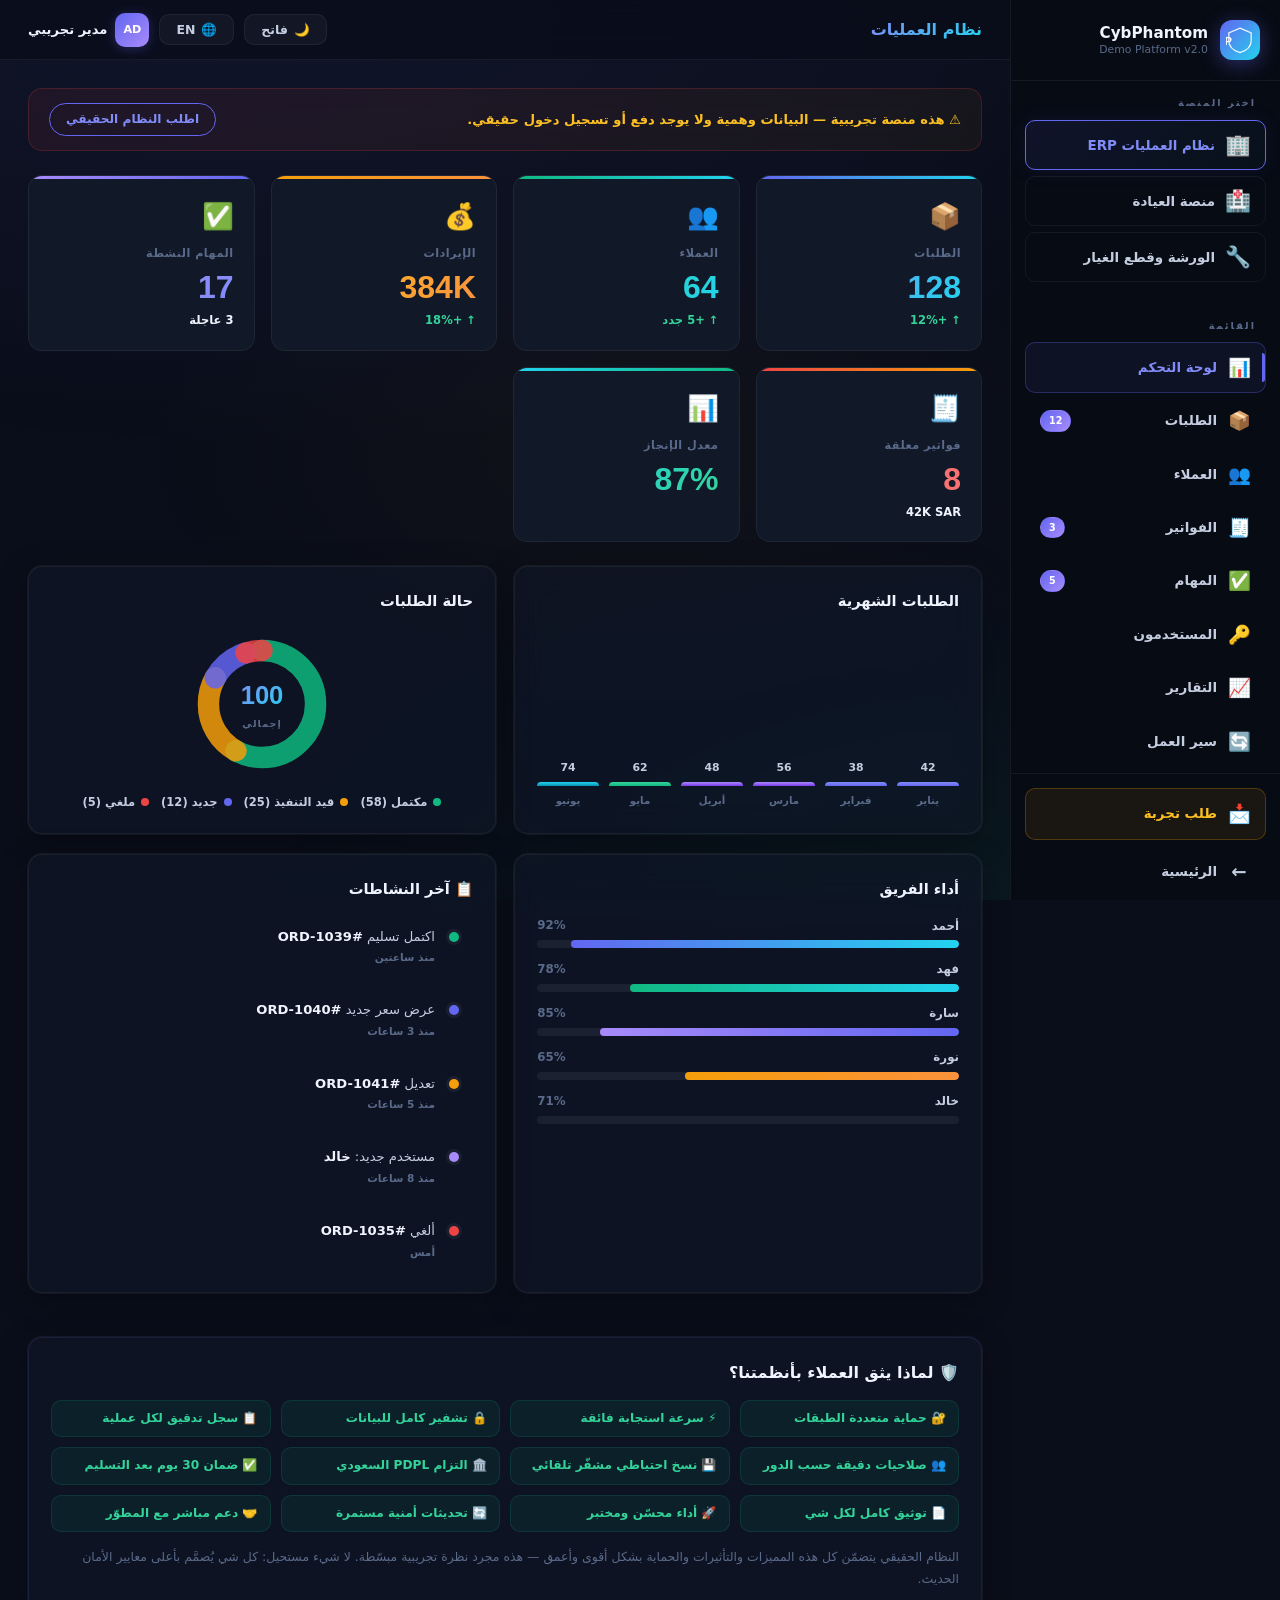
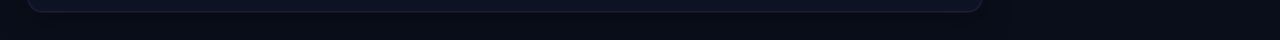
==== demo.html @ c2caeda2 "شعار CP Shield جديد + ضمان 30 يوم + مميزات الثقة بالديمو - favicon.svg: شعار درع CP جديد بتدرج بنفسج" ====
<!DOCTYPE html>
<html lang="ar" dir="rtl">
<head>
<meta charset="UTF-8">
<meta name="viewport" content="width=device-width, initial-scale=1.0">
<title>CybPhantom Demo Platform</title>
<meta name="robots" content="noindex, nofollow">
<meta name="theme-color" content="#0a0e1a">
<meta http-equiv="Content-Security-Policy" content="default-src 'self'; script-src 'self' 'unsafe-inline'; style-src 'self' 'unsafe-inline' https://fonts.googleapis.com; font-src https://fonts.gstatic.com; img-src 'self' data:; connect-src 'none'; object-src 'none'; base-uri 'self'; form-action 'none'; upgrade-insecure-requests">
<link rel="icon" href="favicon.svg" type="image/svg+xml">
<link href="https://fonts.googleapis.com/css2?family=Inter:wght@400;500;600;700;800;900&family=Tajawal:wght@400;500;700;800;900&display=swap" rel="stylesheet">
<style>
*,*::before,*::after{margin:0;padding:0;box-sizing:border-box}
:root{
  --bg:#0a0e1a;--bg2:#111827;--bg3:#1f2937;
  --sidebar:#070b14;--sidebar-w:270px;
  --card:#111827;--card2:#1a2236;
  --border:rgba(255,255,255,.06);--border2:rgba(255,255,255,.1);
  --text:#f0f4ff;--text2:#c5cee0;--muted:#5a6a8a;
  --accent:#6366f1;--accent2:#818cf8;--accent-bg:rgba(99,102,241,.1);
  --green:#10b981;--green2:#34d399;--green-bg:rgba(16,185,129,.08);
  --gold:#f59e0b;--gold2:#fbbf24;--gold-bg:rgba(245,158,11,.08);
  --red:#ef4444;--red2:#f87171;--red-bg:rgba(239,68,68,.08);
  --purple:#a78bfa;--purple-bg:rgba(167,139,250,.08);
  --cyan:#22d3ee;--cyan-bg:rgba(34,211,238,.08);
  --radius:14px;--radius-sm:10px;
  --header-h:60px;
  --glow:0 0 40px rgba(99,102,241,.15);
  --card-glow:0 8px 32px rgba(0,0,0,.3),0 0 0 1px var(--border);
}
html{scroll-behavior:smooth}
body{background:var(--bg);color:var(--text);font-family:'Tajawal','Inter',system-ui,sans-serif;line-height:1.6;overflow-x:hidden;min-height:100vh}

/* ═══ ANIMATED BG ═══ */
body::before{content:'';position:fixed;inset:0;z-index:0;pointer-events:none;
  background:radial-gradient(ellipse 80% 50% at 20% 0%,rgba(99,102,241,.08),transparent),
    radial-gradient(ellipse 60% 40% at 80% 100%,rgba(16,185,129,.06),transparent),
    radial-gradient(ellipse 40% 30% at 50% 50%,rgba(245,158,11,.03),transparent)}

/* ═══ LAYOUT ═══ */
.app{display:flex;min-height:100vh;position:relative;z-index:1}
.sidebar{position:fixed;inset-block:0;inset-inline-start:0;width:var(--sidebar-w);
  background:linear-gradient(180deg,var(--sidebar),rgba(7,11,20,.98));
  border-inline-end:1px solid var(--border);z-index:50;display:flex;flex-direction:column;
  transition:transform .35s cubic-bezier(.4,0,.2,1);overflow-y:auto;overflow-x:hidden;
  backdrop-filter:blur(20px)}
.sidebar::-webkit-scrollbar{width:3px}
.sidebar::-webkit-scrollbar-thumb{background:var(--accent);border-radius:2px}
.main{margin-inline-start:var(--sidebar-w);flex:1;min-width:0;display:flex;flex-direction:column}
.header{height:var(--header-h);background:rgba(10,14,26,.85);backdrop-filter:blur(20px);
  border-bottom:1px solid var(--border);display:flex;align-items:center;justify-content:space-between;
  padding:0 28px;position:sticky;top:0;z-index:40}
.content{flex:1;padding:28px;overflow-y:auto}

/* ═══ SIDEBAR ═══ */
.sb-logo{padding:20px;border-bottom:1px solid var(--border);display:flex;align-items:center;gap:12px}
.sb-logo-icon{width:40px;height:40px;border-radius:12px;
  background:linear-gradient(135deg,var(--accent),var(--cyan));
  display:flex;align-items:center;justify-content:center;font-size:1rem;font-weight:900;color:#fff;flex-shrink:0;
  box-shadow:0 4px 20px rgba(99,102,241,.4);animation:logoPulse 3s ease-in-out infinite}
@keyframes logoPulse{0%,100%{box-shadow:0 4px 20px rgba(99,102,241,.4)}50%{box-shadow:0 4px 30px rgba(99,102,241,.6)}}
.sb-logo-text{font-size:.95rem;font-weight:800;color:var(--text);line-height:1.2}
.sb-logo-text small{display:block;font-size:.68rem;font-weight:500;color:var(--muted)}

.sb-section{padding:16px 14px 6px}
.sb-section-title{font-size:.6rem;font-weight:800;text-transform:uppercase;letter-spacing:2px;color:var(--muted);padding:0 10px;margin-bottom:8px}
.sb-nav{list-style:none;display:flex;flex-direction:column;gap:2px}
.sb-item{display:flex;align-items:center;gap:10px;padding:10px 14px;border-radius:var(--radius-sm);
  cursor:pointer;font-size:.84rem;font-weight:600;color:var(--text2);transition:all .25s ease;
  border:1px solid transparent;user-select:none;position:relative;overflow:hidden}
.sb-item::before{content:'';position:absolute;inset:0;opacity:0;transition:opacity .25s;
  background:linear-gradient(90deg,rgba(99,102,241,.12),transparent)}
.sb-item:hover::before{opacity:1}
.sb-item:hover{color:var(--text);border-color:rgba(99,102,241,.15)}
.sb-item.active{color:var(--accent2);border-color:rgba(99,102,241,.3);background:rgba(99,102,241,.08)}
.sb-item.active::after{content:'';position:absolute;inset-inline-start:0;top:20%;bottom:20%;width:3px;
  background:var(--accent);border-radius:0 3px 3px 0}
.sb-item .icon{font-size:1.15rem;width:24px;text-align:center;flex-shrink:0}
.sb-item .badge{margin-inline-start:auto;background:linear-gradient(135deg,var(--accent),var(--purple));color:#fff;
  font-size:.6rem;font-weight:800;padding:2px 8px;border-radius:100px;min-width:22px;text-align:center}

.sb-platform{padding:14px}
.sb-platform-title{font-size:.6rem;font-weight:800;text-transform:uppercase;letter-spacing:2px;color:var(--muted);padding:0 10px;margin-bottom:10px}
.sb-plat-btn{display:flex;align-items:center;gap:10px;width:100%;padding:12px 14px;border-radius:var(--radius-sm);
  cursor:pointer;font-size:.84rem;font-weight:700;color:var(--text2);transition:all .25s;
  border:1px solid var(--border);background:transparent;font-family:inherit;text-align:inherit;margin-bottom:6px;
  position:relative;overflow:hidden}
.sb-plat-btn::before{content:'';position:absolute;inset:0;opacity:0;transition:opacity .3s;
  background:linear-gradient(135deg,rgba(99,102,241,.1),rgba(34,211,238,.05))}
.sb-plat-btn:hover::before{opacity:1}
.sb-plat-btn:hover{border-color:var(--accent);color:var(--text)}
.sb-plat-btn.active{border-color:var(--accent);color:var(--accent2);
  background:linear-gradient(135deg,rgba(99,102,241,.1),rgba(34,211,238,.03));
  box-shadow:0 0 20px rgba(99,102,241,.1)}
.sb-plat-btn .plat-icon{font-size:1.3rem}
.sb-bottom{margin-top:auto;padding:14px;border-top:1px solid var(--border)}

/* ═══ HEADER ═══ */
.header-start{display:flex;align-items:center;gap:14px}
.menu-toggle{display:none;background:rgba(99,102,241,.1);border:1px solid rgba(99,102,241,.3);color:var(--accent2);
  width:38px;height:38px;border-radius:var(--radius-sm);cursor:pointer;font-size:1.1rem}
.header-title{font-size:1rem;font-weight:800;background:linear-gradient(135deg,var(--accent2),var(--cyan));
  -webkit-background-clip:text;-webkit-text-fill-color:transparent}
.header-end{display:flex;align-items:center;gap:10px}
.header-btn{background:rgba(255,255,255,.04);border:1px solid var(--border);color:var(--text2);
  padding:7px 16px;border-radius:var(--radius-sm);cursor:pointer;font-family:inherit;
  font-size:.78rem;font-weight:700;transition:all .25s;display:flex;align-items:center;gap:6px}
.header-btn:hover{border-color:var(--accent);color:var(--accent2);background:var(--accent-bg)}
.header-user{display:flex;align-items:center;gap:8px;font-size:.82rem;font-weight:600}
.header-avatar{width:34px;height:34px;border-radius:10px;
  background:linear-gradient(135deg,var(--accent),var(--purple));
  display:flex;align-items:center;justify-content:center;font-size:.7rem;font-weight:800;color:#fff;
  box-shadow:0 2px 12px rgba(99,102,241,.3)}

/* ═══ DEMO BANNER ═══ */
.demo-banner{background:linear-gradient(135deg,rgba(239,68,68,.08),rgba(245,158,11,.05));
  border:1px solid rgba(239,68,68,.2);border-radius:var(--radius);padding:14px 20px;
  font-size:.82rem;font-weight:600;color:var(--gold2);margin-bottom:24px;
  display:flex;align-items:center;gap:10px;flex-wrap:wrap;
  backdrop-filter:blur(10px)}
.demo-banner a{color:var(--accent2);text-decoration:none;font-weight:700;margin-inline-start:auto;
  padding:6px 16px;border:1px solid var(--accent);border-radius:100px;font-size:.76rem;transition:all .25s}
.demo-banner a:hover{background:var(--accent);color:#fff}

/* ═══ STAT CARDS ═══ */
.stats-grid{display:grid;grid-template-columns:repeat(auto-fill,minmax(200px,1fr));gap:16px;margin-bottom:24px}
.stat-card{background:var(--card);border:1px solid var(--border);border-radius:var(--radius);padding:20px;
  transition:all .3s ease;position:relative;overflow:hidden;cursor:default;
  backdrop-filter:blur(10px)}
.stat-card::before{content:'';position:absolute;top:0;inset-inline:0;height:3px;transition:height .3s}
.stat-card:hover{transform:translateY(-4px);box-shadow:var(--glow);border-color:var(--border2)}
.stat-card:hover::before{height:4px}
.stat-card.blue::before{background:linear-gradient(90deg,var(--accent),var(--cyan))}
.stat-card.green::before{background:linear-gradient(90deg,var(--green),var(--cyan))}
.stat-card.gold::before{background:linear-gradient(90deg,var(--gold),#fb923c)}
.stat-card.purple::before{background:linear-gradient(90deg,var(--purple),var(--accent))}
.stat-card.red::before{background:linear-gradient(90deg,var(--red),var(--gold))}
.stat-card.cyan::before{background:linear-gradient(90deg,var(--cyan),var(--green))}
.stat-icon{font-size:1.6rem;margin-bottom:8px;display:block}
.stat-label{font-size:.7rem;font-weight:700;color:var(--muted);text-transform:uppercase;letter-spacing:.5px;margin-bottom:8px}
.stat-value{font-size:2rem;font-weight:900;font-family:'Inter',sans-serif;line-height:1}
.stat-card.blue .stat-value{background:linear-gradient(135deg,var(--accent2),var(--cyan));-webkit-background-clip:text;-webkit-text-fill-color:transparent}
.stat-card.green .stat-value{background:linear-gradient(135deg,var(--green2),var(--cyan));-webkit-background-clip:text;-webkit-text-fill-color:transparent}
.stat-card.gold .stat-value{background:linear-gradient(135deg,var(--gold2),#fb923c);-webkit-background-clip:text;-webkit-text-fill-color:transparent}
.stat-card.purple .stat-value{background:linear-gradient(135deg,var(--purple),var(--accent2));-webkit-background-clip:text;-webkit-text-fill-color:transparent}
.stat-card.red .stat-value{color:var(--red2)}
.stat-card.cyan .stat-value{background:linear-gradient(135deg,var(--cyan),var(--green2));-webkit-background-clip:text;-webkit-text-fill-color:transparent}
.stat-change{font-size:.72rem;font-weight:700;margin-top:8px;display:flex;align-items:center;gap:4px}
.stat-change.up{color:var(--green2)}
.stat-change.down{color:var(--red2)}

/* ═══ GLASS CARD ═══ */
.glass{background:rgba(17,24,39,.6);backdrop-filter:blur(16px) saturate(1.4);-webkit-backdrop-filter:blur(16px) saturate(1.4);
  border:1px solid var(--border);border-radius:var(--radius);box-shadow:var(--card-glow)}

/* ═══ TABLE ═══ */
.table-card{border-radius:var(--radius);overflow:hidden;margin-bottom:20px}
.table-header{display:flex;align-items:center;justify-content:space-between;padding:18px 20px;gap:12px;flex-wrap:wrap;border-bottom:1px solid var(--border)}
.table-title{font-size:1rem;font-weight:800;display:flex;align-items:center;gap:8px}
.table-actions{display:flex;gap:8px;flex-wrap:wrap}
.search-box{background:rgba(255,255,255,.04);border:1px solid var(--border);color:var(--text);padding:8px 16px;
  border-radius:100px;font-family:inherit;font-size:.8rem;width:220px;transition:all .25s}
.search-box:focus{outline:none;border-color:var(--accent);box-shadow:0 0 0 3px rgba(99,102,241,.15)}
.btn{display:inline-flex;align-items:center;gap:6px;padding:8px 18px;border-radius:100px;
  font-family:inherit;font-size:.78rem;font-weight:700;cursor:pointer;transition:all .25s;border:1px solid}
.btn-primary{background:linear-gradient(135deg,var(--accent),var(--purple));border-color:transparent;color:#fff;
  box-shadow:0 4px 16px rgba(99,102,241,.3)}
.btn-primary:hover{transform:translateY(-1px);box-shadow:0 6px 24px rgba(99,102,241,.4)}
.btn-outline{background:transparent;border-color:var(--border);color:var(--text2)}
.btn-outline:hover{border-color:var(--accent);color:var(--accent2)}
.btn-sm{padding:5px 12px;font-size:.72rem}

.data-table{width:100%;border-collapse:collapse}
.data-table th{background:rgba(255,255,255,.02);color:var(--muted);font-size:.66rem;font-weight:800;
  text-transform:uppercase;letter-spacing:1px;padding:12px 16px;text-align:start;border-bottom:1px solid var(--border)}
.data-table td{padding:14px 16px;border-bottom:1px solid rgba(255,255,255,.03);font-size:.84rem;vertical-align:middle;transition:background .15s}
.data-table tr{transition:all .15s}
.data-table tbody tr:hover td{background:rgba(99,102,241,.04)}
.data-table tr:last-child td{border-bottom:0}

.badge{display:inline-flex;align-items:center;gap:5px;padding:4px 12px;border-radius:100px;font-size:.68rem;font-weight:700;white-space:nowrap;border:1px solid transparent}
.badge-green{background:var(--green-bg);color:var(--green2);border-color:rgba(16,185,129,.2)}
.badge-gold{background:var(--gold-bg);color:var(--gold2);border-color:rgba(245,158,11,.2)}
.badge-blue{background:var(--accent-bg);color:var(--accent2);border-color:rgba(99,102,241,.2)}
.badge-red{background:var(--red-bg);color:var(--red2);border-color:rgba(239,68,68,.2)}
.badge-purple{background:var(--purple-bg);color:var(--purple);border-color:rgba(167,139,250,.2)}
.badge-gray{background:rgba(100,116,139,.1);color:var(--muted);border-color:rgba(100,116,139,.2)}
.badge-cyan{background:var(--cyan-bg);color:var(--cyan);border-color:rgba(34,211,238,.2)}
.badge-dot{width:6px;height:6px;border-radius:50%;flex-shrink:0}
.badge-green .badge-dot{background:var(--green2)}
.badge-gold .badge-dot{background:var(--gold2)}
.badge-blue .badge-dot{background:var(--accent2)}
.badge-red .badge-dot{background:var(--red2)}
.badge-purple .badge-dot{background:var(--purple)}
.badge-cyan .badge-dot{background:var(--cyan)}
.table-footer{display:flex;align-items:center;justify-content:space-between;padding:14px 20px;font-size:.74rem;color:var(--muted);border-top:1px solid var(--border)}

/* ═══ CHARTS ═══ */
.chart-card{padding:22px;margin-bottom:20px}
.chart-title{font-size:.92rem;font-weight:800;margin-bottom:16px}
.bar-chart{display:flex;align-items:flex-end;gap:10px;height:180px;padding:12px 0 0}
.bar-col{flex:1;display:flex;flex-direction:column;align-items:center;gap:6px}
.bar{width:100%;border-radius:8px 8px 0 0;transition:height .8s cubic-bezier(.4,0,.2,1);min-height:4px;position:relative}
.bar:hover{filter:brightness(1.2)}
.bar.blue{background:linear-gradient(to top,var(--accent),var(--accent2))}
.bar.green{background:linear-gradient(to top,var(--green),var(--green2))}
.bar.gold{background:linear-gradient(to top,var(--gold),var(--gold2))}
.bar.purple{background:linear-gradient(to top,#7c3aed,var(--purple))}
.bar.cyan{background:linear-gradient(to top,#0891b2,var(--cyan))}
.bar-label{font-size:.64rem;color:var(--muted);font-weight:700}
.bar-value{font-size:.68rem;font-weight:800;color:var(--text2)}

.donut-chart{position:relative;width:150px;height:150px;margin:0 auto 14px}
.donut-chart svg{width:100%;height:100%;transform:rotate(-90deg)}
.donut-chart circle{fill:none;stroke-width:20;stroke-linecap:round;transition:stroke-dashoffset 1s cubic-bezier(.4,0,.2,1)}
.donut-center{position:absolute;inset:0;display:flex;flex-direction:column;align-items:center;justify-content:center}
.donut-center .num{font-size:1.6rem;font-weight:900;font-family:'Inter',sans-serif;
  background:linear-gradient(135deg,var(--accent2),var(--cyan));-webkit-background-clip:text;-webkit-text-fill-color:transparent}
.donut-center .lbl{font-size:.6rem;color:var(--muted);font-weight:700;text-transform:uppercase;letter-spacing:1px}
.donut-legend{display:flex;flex-wrap:wrap;gap:12px;justify-content:center}
.donut-legend-item{display:flex;align-items:center;gap:6px;font-size:.72rem;color:var(--text2);font-weight:600}
.donut-legend-item .dot{width:8px;height:8px;border-radius:50%;flex-shrink:0}

.two-col{display:grid;grid-template-columns:1fr 1fr;gap:18px}

/* ═══ PROGRESS BAR ═══ */
.progress-row{margin-bottom:12px}
.progress-label{display:flex;justify-content:space-between;font-size:.74rem;font-weight:700;margin-bottom:5px}
.progress-label span:first-child{color:var(--text2)}
.progress-label span:last-child{color:var(--muted)}
.progress-bar{height:8px;background:rgba(255,255,255,.06);border-radius:100px;overflow:hidden}
.progress-fill{height:100%;border-radius:100px;transition:width 1s cubic-bezier(.4,0,.2,1)}
.progress-fill.blue{background:linear-gradient(90deg,var(--accent),var(--cyan))}
.progress-fill.green{background:linear-gradient(90deg,var(--green),var(--cyan))}
.progress-fill.gold{background:linear-gradient(90deg,var(--gold),#fb923c)}
.progress-fill.purple{background:linear-gradient(90deg,var(--purple),var(--accent))}
.progress-fill.red{background:linear-gradient(90deg,var(--red),var(--gold))}

/* ═══ WORKFLOW ═══ */
.workflow-card{padding:22px;margin-bottom:20px}
.workflow-title{font-size:.92rem;font-weight:800;margin-bottom:16px}
.workflow-steps{display:flex;flex-wrap:wrap;align-items:center;gap:6px}
.wf-step{display:flex;align-items:center;gap:8px;padding:10px 16px;border-radius:100px;font-size:.76rem;
  font-weight:700;border:1px solid;cursor:pointer;transition:all .3s ease}
.wf-step.done{background:var(--green-bg);border-color:rgba(16,185,129,.3);color:var(--green2)}
.wf-step.current{background:var(--accent-bg);border-color:rgba(99,102,241,.4);color:var(--accent2);
  box-shadow:0 0 0 4px rgba(99,102,241,.12);animation:wfPulse 2s ease-in-out infinite}
@keyframes wfPulse{0%,100%{box-shadow:0 0 0 4px rgba(99,102,241,.12)}50%{box-shadow:0 0 0 8px rgba(99,102,241,.06)}}
.wf-step.pending{background:transparent;border-color:var(--border);color:var(--muted)}
.wf-step .wf-num{width:22px;height:22px;border-radius:50%;display:flex;align-items:center;justify-content:center;font-size:.62rem;font-weight:900;flex-shrink:0}
.wf-step.done .wf-num{background:var(--green);color:#fff}
.wf-step.current .wf-num{background:var(--accent);color:#fff}
.wf-step.pending .wf-num{background:var(--bg3);color:var(--muted)}
.wf-arrow{color:var(--border2);font-size:.7rem}

/* ═══ ACTIVITY ═══ */
.activity-card{padding:22px;margin-bottom:20px}
.activity-title{font-size:.92rem;font-weight:800;margin-bottom:16px}
.activity-list{display:flex;flex-direction:column;gap:14px}
.activity-item{display:flex;gap:14px;align-items:flex-start;font-size:.82rem;padding:10px 14px;border-radius:var(--radius-sm);transition:background .15s}
.activity-item:hover{background:rgba(255,255,255,.02)}
.activity-dot{width:10px;height:10px;border-radius:50%;margin-top:5px;flex-shrink:0;box-shadow:0 0 0 3px rgba(255,255,255,.05)}
.activity-dot.blue{background:var(--accent)}
.activity-dot.green{background:var(--green)}
.activity-dot.gold{background:var(--gold)}
.activity-dot.red{background:var(--red)}
.activity-dot.purple{background:var(--purple)}
.activity-text{color:var(--text2);line-height:1.5}
.activity-text strong{color:var(--text);font-weight:700}
.activity-time{color:var(--muted);font-size:.66rem;margin-top:3px;font-weight:600}

/* ═══ MODAL ═══ */
.modal-overlay{position:fixed;inset:0;background:rgba(0,0,0,.7);backdrop-filter:blur(8px);z-index:200;
  display:none;align-items:center;justify-content:center;padding:24px}
.modal-overlay.open{display:flex}
.modal{background:var(--bg2);border:1px solid var(--border2);border-radius:18px;
  width:100%;max-width:540px;max-height:90vh;overflow-y:auto;box-shadow:0 32px 80px rgba(0,0,0,.5),var(--glow)}
.modal-head{display:flex;align-items:center;justify-content:space-between;padding:20px 24px;border-bottom:1px solid var(--border)}
.modal-head h3{font-size:1rem;font-weight:800}
.modal-close{background:rgba(255,255,255,.05);border:1px solid var(--border);color:var(--muted);
  width:32px;height:32px;border-radius:8px;cursor:pointer;font-size:1rem;display:flex;align-items:center;justify-content:center;transition:all .2s}
.modal-close:hover{color:var(--text);border-color:var(--red);background:var(--red-bg)}
.modal-body{padding:24px}
.form-group{margin-bottom:16px}
.form-group label{display:block;font-size:.78rem;font-weight:700;color:var(--muted);margin-bottom:5px}
.form-input{width:100%;background:rgba(255,255,255,.04);border:1px solid var(--border);color:var(--text);
  padding:10px 16px;border-radius:var(--radius-sm);font-family:inherit;font-size:.84rem;transition:all .25s}
.form-input:focus{outline:none;border-color:var(--accent);box-shadow:0 0 0 3px rgba(99,102,241,.15);background:rgba(99,102,241,.04)}
select.form-input{cursor:pointer}
.modal-footer{display:flex;gap:8px;justify-content:flex-end;padding:16px 24px;border-top:1px solid var(--border)}

/* ═══ TOAST ═══ */
.toast-container{position:fixed;top:72px;inset-inline-end:24px;z-index:300;display:flex;flex-direction:column;gap:8px}
.toast{background:var(--bg2);border:1px solid var(--border2);border-radius:var(--radius);padding:14px 20px;
  font-size:.82rem;font-weight:600;box-shadow:0 12px 40px rgba(0,0,0,.4),var(--glow);
  display:flex;align-items:center;gap:10px;animation:toastIn .4s cubic-bezier(.4,0,.2,1);
  min-width:280px;backdrop-filter:blur(12px)}
.toast.success{border-color:rgba(16,185,129,.35);color:var(--green2)}
.toast.info{border-color:rgba(99,102,241,.35);color:var(--accent2)}
.toast.warning{border-color:rgba(245,158,11,.35);color:var(--gold2)}
@keyframes toastIn{from{opacity:0;transform:translateY(-10px) scale(.95)}to{opacity:1;transform:translateY(0) scale(1)}}

/* ═══ PAGE TRANSITION ═══ */
.content{animation:pageIn .35s ease}
@keyframes pageIn{from{opacity:0;transform:translateY(8px)}to{opacity:1;transform:translateY(0)}}

/* ═══ RESPONSIVE ═══ */
@media(max-width:768px){
  .sidebar{transform:translateX(calc(var(--sidebar-w) * -1))}
  html[dir="rtl"] .sidebar{transform:translateX(var(--sidebar-w))}
  .sidebar.open{transform:translateX(0)!important}
  .main{margin-inline-start:0}
  .menu-toggle{display:flex;align-items:center;justify-content:center}
  .content{padding:16px}
  .stats-grid{grid-template-columns:repeat(2,1fr)}
  .two-col{grid-template-columns:1fr}
  .search-box{width:150px}
  .data-table{font-size:.76rem}
  .data-table th,.data-table td{padding:10px 12px}
  .workflow-steps{gap:3px}.wf-step{padding:7px 10px;font-size:.68rem}
  .table-header{flex-direction:column;align-items:stretch}
  .stats-grid{gap:10px}
}
.sidebar-overlay{display:none;position:fixed;inset:0;background:rgba(0,0,0,.6);z-index:45;backdrop-filter:blur(4px)}
@media(max-width:768px){.sidebar-overlay.open{display:block}}

/* ═══ LIGHT THEME ═══ */
body.light{--bg:#f0f2f8;--bg2:#ffffff;--bg3:#e8ecf4;
  --sidebar:#ffffff;--card:#ffffff;--card2:#f4f6fb;
  --border:rgba(0,0,0,.08);--border2:rgba(0,0,0,.12);
  --text:#0f172a;--text2:#334155;--muted:#64748b;
  --accent:#4f46e5;--accent2:#6366f1;--accent-bg:rgba(79,70,229,.06);
  --green:#059669;--green2:#10b981;--green-bg:rgba(5,150,105,.06);
  --gold:#d97706;--gold2:#f59e0b;--gold-bg:rgba(217,119,6,.06);
  --red:#dc2626;--red2:#ef4444;--red-bg:rgba(220,38,38,.06);
  --purple:#7c3aed;--purple-bg:rgba(124,58,237,.06);
  --cyan:#0891b2;--cyan-bg:rgba(8,145,178,.06);
  --glow:0 4px 24px rgba(0,0,0,.06);--card-glow:0 4px 20px rgba(0,0,0,.05),0 0 0 1px var(--border);
  color-scheme:light}
body.light::before{background:radial-gradient(ellipse 80% 50% at 20% 0%,rgba(79,70,229,.05),transparent),
  radial-gradient(ellipse 60% 40% at 80% 100%,rgba(5,150,105,.04),transparent)}
body.light .sidebar{background:#fff;border-inline-end-color:rgba(0,0,0,.08)}
body.light .header{background:rgba(240,242,248,.9)}
body.light .sb-logo-icon{box-shadow:0 4px 16px rgba(79,70,229,.2)}
body.light .sb-item.active::after{background:var(--accent)}
body.light .stat-card{background:#fff}
body.light .stat-card.blue .stat-value,body.light .stat-card.green .stat-value,body.light .stat-card.gold .stat-value,
body.light .stat-card.purple .stat-value,body.light .stat-card.cyan .stat-value{-webkit-text-fill-color:initial;background:none}
body.light .stat-card.blue .stat-value{color:var(--accent)}
body.light .stat-card.green .stat-value{color:var(--green)}
body.light .stat-card.gold .stat-value{color:var(--gold)}
body.light .stat-card.purple .stat-value{color:var(--purple)}
body.light .stat-card.cyan .stat-value{color:var(--cyan)}
body.light .header-title{-webkit-text-fill-color:initial;background:none;color:var(--accent)}
body.light .donut-center .num{-webkit-text-fill-color:initial;background:none;color:var(--accent)}
body.light .data-table th{background:rgba(0,0,0,.02)}
body.light .data-table tbody tr:hover td{background:rgba(79,70,229,.03)}
body.light .search-box{background:rgba(0,0,0,.03)}
body.light .form-input{background:rgba(0,0,0,.03)}
body.light .form-input:focus{background:rgba(79,70,229,.03)}
body.light .modal{background:#fff}
body.light .toast{background:#fff}
body.light select.form-input option{background:#fff;color:var(--text)}
body.light .glass,body.light .chart-card,body.light .workflow-card,body.light .activity-card,
body.light .table-card,body.light .pay-sim,body.light .form-card{
  background:#fff!important;backdrop-filter:none;-webkit-backdrop-filter:none;
  border-color:rgba(0,0,0,.08)!important;box-shadow:0 2px 12px rgba(0,0,0,.06)}
body.light .bar.blue{background:linear-gradient(to top,#4f46e5,#818cf8)}
body.light .bar.green{background:linear-gradient(to top,#059669,#34d399)}
body.light .bar.gold{background:linear-gradient(to top,#d97706,#fbbf24)}
body.light .bar.purple{background:linear-gradient(to top,#7c3aed,#a78bfa)}
body.light .bar.cyan{background:linear-gradient(to top,#0891b2,#22d3ee)}
body.light .progress-bar{background:rgba(0,0,0,.06)}
body.light .progress-fill.blue{background:linear-gradient(90deg,#4f46e5,#0891b2)}
body.light .progress-fill.green{background:linear-gradient(90deg,#059669,#0891b2)}
body.light .progress-fill.gold{background:linear-gradient(90deg,#d97706,#fb923c)}
body.light .progress-fill.purple{background:linear-gradient(90deg,#7c3aed,#6366f1)}
body.light .progress-fill.cyan{background:linear-gradient(90deg,#0891b2,#34d399)}
body.light .progress-fill.red{background:linear-gradient(90deg,#dc2626,#f59e0b)}
body.light .progress-label span:first-child{color:var(--text)}
body.light .wf-step.done{background:rgba(5,150,105,.08);border-color:rgba(5,150,105,.3);color:#059669}
body.light .wf-step.current{background:rgba(79,70,229,.08);border-color:rgba(79,70,229,.4);color:#4f46e5}
body.light .wf-step.pending{background:rgba(0,0,0,.03);border-color:rgba(0,0,0,.1);color:#94a3b8}
body.light .wf-step.done .wf-num{background:#059669}
body.light .wf-step.current .wf-num{background:#4f46e5}
body.light .wf-step.pending .wf-num{background:#cbd5e1;color:#64748b}
body.light .activity-dot{box-shadow:0 0 0 3px rgba(0,0,0,.04)}
body.light .activity-item:hover{background:rgba(0,0,0,.02)}
body.light .badge{border-color:transparent}
body.light .badge-green{background:rgba(5,150,105,.1);color:#059669}
body.light .badge-gold{background:rgba(217,119,6,.1);color:#d97706}
body.light .badge-blue{background:rgba(79,70,229,.1);color:#4f46e5}
body.light .badge-red{background:rgba(220,38,38,.1);color:#dc2626}
body.light .badge-purple{background:rgba(124,58,237,.1);color:#7c3aed}
body.light .badge-cyan{background:rgba(8,145,178,.1);color:#0891b2}
body.light .badge-gray{background:rgba(0,0,0,.05);color:#64748b}
body.light .demo-banner{background:rgba(220,38,38,.05);border-color:rgba(220,38,38,.15)}
body.light .sb-plat-btn{border-color:rgba(0,0,0,.08)}
body.light .sb-plat-btn.active{background:rgba(79,70,229,.06);border-color:rgba(79,70,229,.25)}
body.light .sb-item:hover{background:rgba(79,70,229,.04)}
body.light .sb-item.active{background:rgba(79,70,229,.06);border-color:rgba(79,70,229,.2)}
body.light .chart-title{color:var(--text)}
body.light .bar-value{color:var(--text)}
body.light .donut-legend-item{color:var(--text)}
body.light .stat-card::before{opacity:.8}
body.light .stat-card:hover{box-shadow:0 8px 24px rgba(0,0,0,.08)}
body.light .table-header{border-bottom-color:rgba(0,0,0,.06)}
body.light .table-footer{border-top-color:rgba(0,0,0,.06)}
body.light .data-table td{border-bottom-color:rgba(0,0,0,.04)}

select.form-input{appearance:auto;-webkit-appearance:auto}
select.form-input option{padding:8px;font-size:.84rem}

[data-en]{display:none}
body.en [data-ar]{display:none}
body.en [data-en]{display:revert}
</style>
</head>
<body>

<div class="toast-container" id="toasts"></div>
<div class="sidebar-overlay" id="sidebar-overlay"></div>

<div class="app">
<aside class="sidebar" id="sidebar">
  <div class="sb-logo">
    <div class="sb-logo-icon"><svg viewBox="0 0 40 40" width="28" height="28" xmlns="http://www.w3.org/2000/svg"><path d="M20,3 L36,10 L36,21 Q36,33 20,38 Q4,33 4,21 L4,10 Z" fill="none" stroke="#fff" stroke-width="1.8" opacity=".9"/><text x="8.5" y="27" fill="#fff" font-family="Inter,sans-serif" font-size="16" font-weight="900">CP</text></svg></div>
    <div class="sb-logo-text">CybPhantom<small>Demo Platform v2.0</small></div>
  </div>

  <div class="sb-platform">
    <div class="sb-platform-title"><span data-ar>اختر المنصة</span><span data-en>Select Platform</span></div>
    <button type="button" class="sb-plat-btn active" data-platform="erp"><span class="plat-icon">🏢</span><span data-ar>نظام العمليات ERP</span><span data-en>Operations ERP</span></button>
    <button type="button" class="sb-plat-btn" data-platform="clinic"><span class="plat-icon">🏥</span><span data-ar>منصة العيادة</span><span data-en>Clinic Platform</span></button>
    <button type="button" class="sb-plat-btn" data-platform="workshop"><span class="plat-icon">🔧</span><span data-ar>الورشة وقطع الغيار</span><span data-en>Workshop & Parts</span></button>
  </div>

  <div class="sb-section">
    <div class="sb-section-title"><span data-ar>القائمة</span><span data-en>Menu</span></div>
    <ul class="sb-nav" id="sb-nav"></ul>
  </div>

  <div class="sb-bottom">
    <div class="sb-item" id="sb-request-demo" style="color:var(--gold2);border-color:rgba(245,158,11,.25);background:var(--gold-bg)">
      <span class="icon">📩</span><span data-ar>طلب تجربة</span><span data-en>Request Demo</span>
    </div>
    <a href="index.html" style="text-decoration:none">
      <div class="sb-item" style="margin-top:6px"><span class="icon">←</span><span data-ar>الرئيسية</span><span data-en>Home</span></div>
    </a>
  </div>
</aside>

<div class="main">
<header class="header">
  <div class="header-start">
    <button type="button" class="menu-toggle" id="menu-toggle">☰</button>
    <div class="header-title" id="header-title"></div>
  </div>
  <div class="header-end">
    <button type="button" class="header-btn" id="theme-toggle">🌙 <span data-ar>فاتح</span><span data-en>Light</span></button>
    <button type="button" class="header-btn" id="lang-btn">🌐 <span data-ar>EN</span><span data-en>ع</span></button>
    <div class="header-user">
      <div class="header-avatar">AD</div>
      <span data-ar>مدير تجريبي</span><span data-en>Demo Admin</span>
    </div>
  </div>
</header>
<div class="content" id="content"></div>
</div>
</div>

<div class="modal-overlay" id="modal-overlay">
  <div class="modal" id="modal">
    <div class="modal-head"><h3 id="modal-title"></h3><button type="button" class="modal-close" id="modal-close">&times;</button></div>
    <div class="modal-body" id="modal-body"></div>
    <div class="modal-footer" id="modal-footer"></div>
  </div>
</div>

<script>
(function(){
"use strict";
function esc(s){if(s==null)return'';return String(s).replace(/&/g,'&amp;').replace(/</g,'&lt;').replace(/>/g,'&gt;').replace(/"/g,'&quot;').replace(/'/g,'&#39;')}
var isEn=false,currentPlatform='erp',currentPage='dashboard';
function t(ar,en){return isEn?en:ar}

var PLATFORMS={
  erp:{label:function(){return t('نظام العمليات','Operations ERP')},pages:[
    {id:'dashboard',icon:'📊',label:function(){return t('لوحة التحكم','Dashboard')}},
    {id:'orders',icon:'📦',label:function(){return t('الطلبات','Orders')},badge:'12'},
    {id:'customers',icon:'👥',label:function(){return t('العملاء','Customers')}},
    {id:'invoices',icon:'🧾',label:function(){return t('الفواتير','Invoices')},badge:'3'},
    {id:'tasks',icon:'✅',label:function(){return t('المهام','Tasks')},badge:'5'},
    {id:'users',icon:'🔑',label:function(){return t('المستخدمون','Users')}},
    {id:'reports',icon:'📈',label:function(){return t('التقارير','Reports')}},
    {id:'workflow',icon:'🔄',label:function(){return t('سير العمل','Workflow')}},
  ]},
  clinic:{label:function(){return t('منصة العيادة','Clinic Platform')},pages:[
    {id:'dashboard',icon:'📊',label:function(){return t('لوحة التحكم','Dashboard')}},
    {id:'appointments',icon:'📅',label:function(){return t('المواعيد','Appointments')},badge:'8'},
    {id:'patients',icon:'🏥',label:function(){return t('المرضى','Patients')}},
    {id:'services',icon:'💊',label:function(){return t('الخدمات','Services')}},
    {id:'invoices',icon:'🧾',label:function(){return t('الفواتير','Invoices')}},
  ]},
  workshop:{label:function(){return t('الورشة وقطع الغيار','Workshop & Parts')},pages:[
    {id:'dashboard',icon:'📊',label:function(){return t('لوحة التحكم','Dashboard')}},
    {id:'jobs',icon:'🔧',label:function(){return t('أوامر الصيانة','Job Orders')},badge:'6'},
    {id:'vehicles',icon:'🚗',label:function(){return t('المركبات','Vehicles')}},
    {id:'parts',icon:'⚙️',label:function(){return t('قطع الغيار','Spare Parts')}},
    {id:'invoices',icon:'🧾',label:function(){return t('الفواتير','Invoices')}},
    {id:'delivery',icon:'🚚',label:function(){return t('تتبع التسليم','Delivery')}},
  ]}
};

var DATA={erp:{orders:[
  {id:'#ORD-1042',c:function(){return t('شركة النجم','Al-Najm Co.')},a:'12,500',s:'completed',d:'2026-06-24'},
  {id:'#ORD-1041',c:function(){return t('مؤسسة الفجر','Al-Fajr Est.')},a:'8,200',s:'progress',d:'2026-06-23'},
  {id:'#ORD-1040',c:function(){return t('متجر الأمل','Al-Amal Store')},a:'3,750',s:'quote',d:'2026-06-23'},
  {id:'#ORD-1039',c:function(){return t('مصنع الرياض','Riyadh Factory')},a:'22,000',s:'completed',d:'2026-06-22'},
  {id:'#ORD-1038',c:function(){return t('شركة البناء','Construction Co.')},a:'15,800',s:'progress',d:'2026-06-22'},
  {id:'#ORD-1037',c:function(){return t('مجموعة السلام','Al-Salam Group')},a:'6,400',s:'new',d:'2026-06-21'},
  {id:'#ORD-1036',c:function(){return t('مؤسسة التقنية','Tech Est.')},a:'9,100',s:'completed',d:'2026-06-20'},
  {id:'#ORD-1035',c:function(){return t('شركة الخليج','Gulf Co.')},a:'4,500',s:'cancelled',d:'2026-06-19'},
  {id:'#ORD-1034',c:function(){return t('مؤسسة الوفاء','Al-Wafa Est.')},a:'18,300',s:'completed',d:'2026-06-18'},
  {id:'#ORD-1033',c:function(){return t('شركة المستقبل','Future Co.')},a:'7,900',s:'progress',d:'2026-06-17'},
],customers:[
  {n:function(){return t('شركة النجم','Al-Najm Co.')},e:'info@najm.sa',p:'055****567',o:8,tot:'98,500'},
  {n:function(){return t('مؤسسة الفجر','Al-Fajr Est.')},e:'contact@fajr.sa',p:'055****543',o:5,tot:'45,200'},
  {n:function(){return t('متجر الأمل','Al-Amal Store')},e:'sales@amal.sa',p:'055****789',o:12,tot:'125,000'},
  {n:function(){return t('مصنع الرياض','Riyadh Factory')},e:'ops@riyadh-f.sa',p:'055****321',o:3,tot:'66,000'},
  {n:function(){return t('شركة البناء','Construction Co.')},e:'info@binaa.sa',p:'055****678',o:6,tot:'82,300'},
  {n:function(){return t('مجموعة السلام','Al-Salam Group')},e:'info@salam.sa',p:'055****456',o:4,tot:'51,600'},
],tasks:[
  {tt:function(){return t('مراجعة عرض سعر #1040','Review quote #1040')},as:function(){return t('أحمد','Ahmed')},pr:'high',st:'progress'},
  {tt:function(){return t('تسليم طلب #1039','Deliver order #1039')},as:function(){return t('فهد','Fahd')},pr:'medium',st:'done'},
  {tt:function(){return t('اتصال متابعة - الفجر','Follow-up call - Al-Fajr')},as:function(){return t('سارة','Sara')},pr:'low',st:'todo'},
  {tt:function(){return t('تحديث التقرير الشهري','Update monthly report')},as:function(){return t('نورة','Noura')},pr:'medium',st:'progress'},
  {tt:function(){return t('فحص المخزون','Inventory check')},as:function(){return t('خالد','Khalid')},pr:'high',st:'todo'},
],users:[
  {n:function(){return t('أحمد القحطاني','Ahmed Alqahtani')},r:function(){return t('مدير النظام','System Admin')},s:'active',l:'2026-06-24 09:15'},
  {n:function(){return t('فهد العمري','Fahd Alomari')},r:function(){return t('مدير المبيعات','Sales Manager')},s:'active',l:'2026-06-24 08:30'},
  {n:function(){return t('سارة الحربي','Sara Alharbi')},r:function(){return t('خدمة عملاء','Support')},s:'active',l:'2026-06-23 16:45'},
  {n:function(){return t('نورة الدوسري','Noura Aldosari')},r:function(){return t('محاسبة','Accountant')},s:'away',l:'2026-06-22 14:00'},
  {n:function(){return t('خالد الشمري','Khalid Alshammari')},r:function(){return t('مشرف مستودع','Warehouse Sup.')},s:'active',l:'2026-06-24 07:50'},
]},
clinic:{appointments:[
  {p:function(){return t('أحمد م.','Ahmed M.')},sv:function(){return t('كشف عام','General Checkup')},d:'2026-06-25',tm:'09:00',s:'confirmed'},
  {p:function(){return t('سارة خ.','Sara K.')},sv:function(){return t('أسنان - تنظيف','Dental Cleaning')},d:'2026-06-25',tm:'10:30',s:'pending'},
  {p:function(){return t('فهد ع.','Fahd A.')},sv:function(){return t('عيون','Ophthalmology')},d:'2026-06-26',tm:'11:00',s:'scheduled'},
  {p:function(){return t('نورة ر.','Noura R.')},sv:function(){return t('جلدية','Dermatology')},d:'2026-06-24',tm:'14:00',s:'completed'},
  {p:function(){return t('محمد س.','Mohammed S.')},sv:function(){return t('باطنية','Internal Med.')},d:'2026-06-25',tm:'15:30',s:'confirmed'},
  {p:function(){return t('هند ق.','Hind Q.')},sv:function(){return t('أطفال','Pediatrics')},d:'2026-06-26',tm:'09:30',s:'pending'},
  {p:function(){return t('ريم ع.','Reem A.')},sv:function(){return t('نساء وولادة','OB/GYN')},d:'2026-06-26',tm:'12:00',s:'confirmed'},
  {p:function(){return t('عبدالله ح.','Abdullah H.')},sv:function(){return t('عظام','Orthopedics')},d:'2026-06-27',tm:'10:00',s:'scheduled'},
],patients:[
  {n:function(){return t('أحمد محمد','Ahmed Mohammed')},a:35,p:'055****67',v:4,l:'2026-06-24'},
  {n:function(){return t('سارة خالد','Sara Khalid')},a:28,p:'055****43',v:2,l:'2026-06-20'},
  {n:function(){return t('فهد عبدالله','Fahd Abdullah')},a:42,p:'055****89',v:6,l:'2026-06-18'},
  {n:function(){return t('نورة راشد','Noura Rashid')},a:31,p:'055****21',v:3,l:'2026-06-24'},
  {n:function(){return t('محمد سعود','Mohammed Saud')},a:55,p:'055****78',v:8,l:'2026-06-25'},
  {n:function(){return t('هند قاسم','Hind Qasem')},a:24,p:'055****34',v:1,l:'2026-06-26'},
],services:[
  {n:function(){return t('كشف عام','General Checkup')},pr:'150',dur:'30',act:true},
  {n:function(){return t('أسنان - تنظيف','Dental Cleaning')},pr:'200',dur:'45',act:true},
  {n:function(){return t('عيون - فحص','Eye Exam')},pr:'250',dur:'30',act:true},
  {n:function(){return t('جلدية','Dermatology')},pr:'200',dur:'20',act:true},
  {n:function(){return t('باطنية','Internal Medicine')},pr:'180',dur:'30',act:true},
  {n:function(){return t('أطفال','Pediatrics')},pr:'170',dur:'25',act:true},
  {n:function(){return t('نساء وولادة','OB/GYN')},pr:'300',dur:'30',act:true},
  {n:function(){return t('عظام','Orthopedics')},pr:'220',dur:'25',act:false},
]},
workshop:{jobs:[
  {id:'#W-301',v:function(){return t('كامري 2024','Camry 2024')},sv:function(){return t('تغيير زيت + فلتر','Oil + Filter')},s:'ready',d:'2026-06-24',tc:function(){return t('عبدالله','Abdullah')}},
  {id:'#W-300',v:function(){return t('هايلكس 2023','Hilux 2023')},sv:function(){return t('فحص شامل','Full Inspection')},s:'progress',d:'2026-06-26',tc:function(){return t('سعود','Saud')}},
  {id:'#W-299',v:function(){return t('باترول 2022','Patrol 2022')},sv:function(){return t('تبديل بريك','Brake Replace')},s:'parts',d:'2026-06-28',tc:function(){return t('فيصل','Faisal')}},
  {id:'#W-298',v:function(){return t('اكورد 2025','Accord 2025')},sv:function(){return t('كهرباء','Electrical')},s:'hold',d:'—',tc:function(){return t('عبدالله','Abdullah')}},
  {id:'#W-297',v:function(){return t('لاندكروزر 2023','Land Cruiser 2023')},sv:function(){return t('ميكانيك عام','General Mech.')},s:'ready',d:'2026-06-24',tc:function(){return t('سعود','Saud')}},
  {id:'#W-296',v:function(){return t('سوناتا 2024','Sonata 2024')},sv:function(){return t('تكييف','A/C Service')},s:'progress',d:'2026-06-25',tc:function(){return t('فيصل','Faisal')}},
  {id:'#W-295',v:function(){return t('راف فور 2024','RAV4 2024')},sv:function(){return t('سمكرة ودهان','Body & Paint')},s:'progress',d:'2026-06-27',tc:function(){return t('عبدالله','Abdullah')}},
],vehicles:[
  {pl:'ABC 1234',mk:function(){return t('تويوتا كامري 2024','Toyota Camry 2024')},ow:function(){return t('محمد ع.','Mohammed A.')},vi:3,l:'2026-06-24'},
  {pl:'DEF 5678',mk:function(){return t('تويوتا هايلكس 2023','Toyota Hilux 2023')},ow:function(){return t('خالد س.','Khalid S.')},vi:5,l:'2026-06-22'},
  {pl:'GHI 9012',mk:function(){return t('نيسان باترول 2022','Nissan Patrol 2022')},ow:function(){return t('فهد م.','Fahd M.')},vi:2,l:'2026-06-20'},
  {pl:'JKL 3456',mk:function(){return t('هوندا اكورد 2025','Honda Accord 2025')},ow:function(){return t('سعد ح.','Saad H.')},vi:1,l:'2026-06-18'},
  {pl:'MNO 7890',mk:function(){return t('تويوتا لاندكروزر 2023','Toyota LC 2023')},ow:function(){return t('عبدالرحمن ن.','Abdulrahman N.')},vi:4,l:'2026-06-24'},
],parts:[
  {n:function(){return t('فلتر زيت تويوتا','Toyota Oil Filter')},sku:'TF-OIL-042',q:24,pr:'35',s:'instock'},
  {n:function(){return t('بريك أمامي نيسان','Nissan Front Brake')},sku:'NB-FBP-018',q:8,pr:'180',s:'low'},
  {n:function(){return t('بطارية بوش 70A','Bosch Battery 70A')},sku:'BB-70A-001',q:5,pr:'450',s:'instock'},
  {n:function(){return t('شمعات إشعال NGK','NGK Spark Plugs')},sku:'NG-SP4-022',q:0,pr:'25',s:'out'},
  {n:function(){return t('سير مكيف هوندا','Honda A/C Belt')},sku:'HB-AC-009',q:12,pr:'95',s:'instock'},
  {n:function(){return t('فلتر هواء هيونداي','Hyundai Air Filter')},sku:'HF-AIR-033',q:3,pr:'45',s:'low'},
  {n:function(){return t('زيت محرك موبيل 5W-30','Mobil 5W-30 Oil')},sku:'MO-5W30-005',q:40,pr:'85',s:'instock'},
  {n:function(){return t('رديتر تويوتا','Toyota Radiator')},sku:'TR-RAD-011',q:2,pr:'650',s:'low'},
]}};

var SM={completed:function(){return{l:t('مكتمل','Completed'),c:'badge-green'}},progress:function(){return{l:t('قيد التنفيذ','In Progress'),c:'badge-gold'}},
quote:function(){return{l:t('عرض سعر','Quotation'),c:'badge-blue'}},new:function(){return{l:t('جديد','New'),c:'badge-purple'}},
cancelled:function(){return{l:t('ملغي','Cancelled'),c:'badge-red'}},confirmed:function(){return{l:t('مؤكد','Confirmed'),c:'badge-green'}},
pending:function(){return{l:t('بانتظار','Pending'),c:'badge-gold'}},scheduled:function(){return{l:t('مجدول','Scheduled'),c:'badge-cyan'}},
ready:function(){return{l:t('جاهز','Ready'),c:'badge-green'}},parts:function(){return{l:t('بانتظار قطع','Awaiting Parts'),c:'badge-blue'}},
hold:function(){return{l:t('معلّق','On Hold'),c:'badge-red'}},active:function(){return{l:t('نشط','Active'),c:'badge-green'}},
away:function(){return{l:t('غائب','Away'),c:'badge-gold'}},done:function(){return{l:t('مكتمل','Done'),c:'badge-green'}},
todo:function(){return{l:t('للتنفيذ','To Do'),c:'badge-gray'}},high:function(){return{l:t('عالي','High'),c:'badge-red'}},
medium:function(){return{l:t('متوسط','Medium'),c:'badge-gold'}},low:function(){return{l:t('منخفض','Low'),c:'badge-blue'}},
instock:function(){return{l:t('متوفر','In Stock'),c:'badge-green'}},out:function(){return{l:t('نفذ','Out'),c:'badge-red'}},
paid:function(){return{l:t('مدفوعة','Paid'),c:'badge-green'}},overdue:function(){return{l:t('متأخرة','Overdue'),c:'badge-red'}},
draft:function(){return{l:t('مسودة','Draft'),c:'badge-gray'}}};
function sb(k){var s=SM[k];if(!s)return'';var v=s();return'<span class="badge '+esc(v.c)+'"><span class="badge-dot"></span>'+esc(v.l)+'</span>'}

function renderNav(){
  var nav=document.getElementById('sb-nav'),pages=PLATFORMS[currentPlatform].pages,h='';
  for(var i=0;i<pages.length;i++){var p=pages[i];
    h+='<li class="sb-item'+(p.id===currentPage?' active':'')+'" data-page="'+esc(p.id)+'">';
    h+='<span class="icon">'+esc(p.icon)+'</span><span>'+esc(p.label())+'</span>';
    if(p.badge)h+='<span class="badge">'+esc(p.badge)+'</span>';h+='</li>';}
  nav.innerHTML=h;
  document.getElementById('header-title').textContent=PLATFORMS[currentPlatform].label();
  nav.querySelectorAll('.sb-item').forEach(function(item){
    item.addEventListener('click',function(){currentPage=this.getAttribute('data-page');renderNav();renderContent();closeSB()})});
}
function bindPB(){document.querySelectorAll('.sb-plat-btn').forEach(function(btn){
  btn.addEventListener('click',function(){currentPlatform=this.getAttribute('data-platform');currentPage='dashboard';
    document.querySelectorAll('.sb-plat-btn').forEach(function(b){b.classList.remove('active')});this.classList.add('active');renderNav();renderContent();closeSB()})});}
function showToast(m,ty){var c=document.getElementById('toasts'),d=document.createElement('div');d.className='toast '+(ty||'info');d.textContent=m;c.appendChild(d);setTimeout(function(){d.remove()},4000)}
function openModal(ti,bo,fo){document.getElementById('modal-title').textContent=ti;document.getElementById('modal-body').innerHTML=bo;document.getElementById('modal-footer').innerHTML=fo||'';document.getElementById('modal-overlay').classList.add('open')}
function closeModal(){document.getElementById('modal-overlay').classList.remove('open')}
function closeSB(){document.getElementById('sidebar').classList.remove('open');document.getElementById('sidebar-overlay').classList.remove('open')}

function renderContent(){
  var el=document.getElementById('content'),h='';
  h+='<div class="demo-banner">⚠️ '+esc(t('هذه منصة تجريبية — البيانات وهمية ولا يوجد دفع أو تسجيل دخول حقيقي.','Demo platform — fictional data, no real payment or login.'));
  h+=' <a href="index.html">'+esc(t('اطلب النظام الحقيقي','Get the real system'))+'</a></div>';
  if(currentPlatform==='erp')h+=renderERP();
  else if(currentPlatform==='clinic')h+=renderClinic();
  else if(currentPlatform==='workshop')h+=renderWorkshop();

  // Trust & features banner
  h+='<div class="glass" style="padding:22px;margin-top:24px;border:1px solid rgba(99,102,241,.15)">';
  h+='<div style="font-size:1rem;font-weight:800;margin-bottom:14px;display:flex;align-items:center;gap:8px">🛡️ '+esc(t('لماذا يثق العملاء بأنظمتنا؟','Why Clients Trust Our Systems'))+'</div>';
  h+='<div style="display:grid;grid-template-columns:repeat(auto-fill,minmax(200px,1fr));gap:10px">';
  var feats=[
    {i:'🔐',ar:'حماية متعددة الطبقات',en:'Multi-Layer Security'},
    {i:'⚡',ar:'سرعة استجابة فائقة',en:'Ultra-Fast Response'},
    {i:'🔒',ar:'تشفير كامل للبيانات',en:'Full Data Encryption'},
    {i:'📋',ar:'سجل تدقيق لكل عملية',en:'Complete Audit Trail'},
    {i:'👥',ar:'صلاحيات دقيقة حسب الدور',en:'Granular Role Permissions'},
    {i:'💾',ar:'نسخ احتياطي مشفّر تلقائي',en:'Encrypted Auto Backups'},
    {i:'🏛️',ar:'التزام PDPL السعودي',en:'Saudi PDPL Compliant'},
    {i:'✅',ar:'ضمان 30 يوم بعد التسليم',en:'30-Day Post-Delivery Guarantee'},
    {i:'📄',ar:'توثيق كامل لكل شي',en:'Full Documentation'},
    {i:'🚀',ar:'أداء محسّن ومختبر',en:'Optimized & Tested Performance'},
    {i:'🔄',ar:'تحديثات أمنية مستمرة',en:'Continuous Security Updates'},
    {i:'🤝',ar:'دعم مباشر مع المطوّر',en:'Direct Developer Support'},
  ];
  feats.forEach(function(f){
    h+='<div style="display:flex;align-items:center;gap:8px;padding:8px 12px;background:var(--green-bg);border:1px solid rgba(16,185,129,.15);border-radius:var(--radius-sm);font-size:.76rem;font-weight:600;color:var(--green2)">'+esc(f.i)+' '+esc(t(f.ar,f.en))+'</div>';
  });
  h+='</div>';
  h+='<p style="margin-top:14px;font-size:.78rem;color:var(--muted);line-height:1.7">'+esc(t(
    'النظام الحقيقي يتضمّن كل هذه المميزات والتأثيرات والحماية بشكل أقوى وأعمق — هذه مجرد نظرة تجريبية مبسّطة. لا شيء مستحيل: كل شي يُصمَّم بأعلى معايير الأمان الحديث.',
    'The real system includes all these features with stronger and deeper implementation — this is just a simplified preview. Nothing is impossible: everything is built with the highest modern security standards.'
  ))+'</p></div>';

  el.innerHTML=h;bindEvents();}

/* ═══ COMPONENTS ═══ */
function sc(icon,lbl,val,clr,chg,dir){
  return'<div class="stat-card '+esc(clr)+'"><span class="stat-icon">'+esc(icon)+'</span><div class="stat-label">'+esc(lbl)+'</div><div class="stat-value">'+esc(val)+'</div>'+(chg?'<div class="stat-change '+esc(dir)+'">'+(dir==='up'?'↑ ':dir==='down'?'↓ ':'')+esc(chg)+'</div>':'')+'</div>'}
function tc(title,hds,rows,cnt,hasAdd){
  var h='<div class="table-card glass"><div class="table-header"><div class="table-title">'+esc(title)+' <span class="badge badge-gray">'+esc(cnt)+'</span></div>';
  h+='<div class="table-actions"><input type="text" class="search-box" placeholder="'+esc(t('بحث...','Search...'))+'" data-search>';
  if(hasAdd)h+='<button type="button" class="btn btn-primary" data-add>+ '+esc(t('إضافة','Add'))+'</button>';
  h+='</div></div><div style="overflow-x:auto"><table class="data-table"><thead><tr>';
  hds.forEach(function(hd){h+='<th>'+esc(hd)+'</th>'});
  h+='</tr></thead><tbody>'+rows+'</tbody></table></div>';
  h+='<div class="table-footer"><span>'+esc(cnt)+' '+esc(t('سجل','records'))+'</span><span style="font-size:.66rem">'+esc(t('بيانات تجريبية','Demo data'))+'</span></div></div>';return h}
function bc(title,data){
  var mx=0;data.forEach(function(d){if(d.v>mx)mx=d.v});
  var h='<div class="chart-card glass"><div class="chart-title">'+esc(title)+'</div><div class="bar-chart">';
  data.forEach(function(d){var pct=mx?Math.round(d.v/mx*100):0;
    h+='<div class="bar-col"><div class="bar-value">'+esc(d.v)+'</div><div class="bar '+esc(d.c)+'" style="height:'+pct+'%"></div><div class="bar-label">'+esc(d.l)+'</div></div>'});
  h+='</div></div>';return h}
function dc(title,data){
  var tot=0;data.forEach(function(d){tot+=d.v});var ci=2*Math.PI*50,off=0;
  var h='<div class="chart-card glass"><div class="chart-title">'+esc(title)+'</div><div class="donut-chart"><svg viewBox="0 0 140 140">';
  data.forEach(function(d){var p=tot?d.v/tot:0,da=p*ci;h+='<circle cx="70" cy="70" r="50" stroke="'+d.clr+'" stroke-dasharray="'+da+' '+ci+'" stroke-dashoffset="-'+off+'" opacity=".85"/>';off+=da});
  h+='</svg><div class="donut-center"><div class="num">'+esc(tot)+'</div><div class="lbl">'+esc(t('إجمالي','Total'))+'</div></div></div><div class="donut-legend">';
  data.forEach(function(d){h+='<div class="donut-legend-item"><span class="dot" style="background:'+d.clr+'"></span>'+esc(d.l)+' ('+esc(d.v)+')</div>'});
  h+='</div></div>';return h}
function ac(items){
  var h='<div class="activity-card glass"><div class="activity-title">📋 '+esc(t('آخر النشاطات','Recent Activity'))+'</div><div class="activity-list">';
  items.forEach(function(it){h+='<div class="activity-item"><div class="activity-dot '+esc(it.d)+'"></div><div><div class="activity-text">'+it.t+'</div><div class="activity-time">'+esc(it.tm)+'</div></div></div>'});
  h+='</div></div>';return h}
function pb(lbl,pct,clr,val){
  return'<div class="progress-row"><div class="progress-label"><span>'+esc(lbl)+'</span><span>'+esc(val||pct+'%')+'</span></div><div class="progress-bar"><div class="progress-fill '+esc(clr)+'" style="width:'+pct+'%"></div></div></div>'}

/* ═══ ERP ═══ */
function renderERP(){
  if(currentPage==='dashboard')return erpDash();if(currentPage==='orders')return erpOrders();if(currentPage==='customers')return erpCust();
  if(currentPage==='invoices')return genInv();if(currentPage==='tasks')return erpTasks();if(currentPage==='users')return erpUsers();
  if(currentPage==='reports')return erpRep();if(currentPage==='workflow')return erpWF();return''}
function erpDash(){
  var h='<div class="stats-grid">';
  h+=sc('📦',t('الطلبات','Orders'),'128','blue','+12%','up');
  h+=sc('👥',t('العملاء','Customers'),'64','green','+5 '+t('جدد','new'),'up');
  h+=sc('💰',t('الإيرادات','Revenue'),'384K','gold','+18%','up');
  h+=sc('✅',t('المهام النشطة','Active Tasks'),'17','purple','3 '+t('عاجلة','urgent'),'');
  h+=sc('🧾',t('فواتير معلقة','Pending Invoices'),'8','red','42K SAR','');
  h+=sc('📊',t('معدل الإنجاز','Completion Rate'),'87%','cyan','','');
  h+='</div><div class="two-col">';
  h+=bc(t('الطلبات الشهرية','Monthly Orders'),[
    {l:t('يناير','Jan'),v:42,c:'blue'},{l:t('فبراير','Feb'),v:38,c:'blue'},{l:t('مارس','Mar'),v:56,c:'purple'},
    {l:t('أبريل','Apr'),v:48,c:'purple'},{l:t('مايو','May'),v:62,c:'green'},{l:t('يونيو','Jun'),v:74,c:'cyan'}]);
  h+=dc(t('حالة الطلبات','Order Status'),[
    {l:t('مكتمل','Done'),v:58,clr:'var(--green)'},{l:t('قيد التنفيذ','In Progress'),v:25,clr:'var(--gold)'},
    {l:t('جديد','New'),v:12,clr:'var(--accent)'},{l:t('ملغي','Cancelled'),v:5,clr:'var(--red)'}]);
  h+='</div><div class="two-col">';
  h+='<div class="chart-card glass"><div class="chart-title">'+esc(t('أداء الفريق','Team Performance'))+'</div>';
  h+=pb(t('أحمد','Ahmed'),92,'blue');h+=pb(t('فهد','Fahd'),78,'green');h+=pb(t('سارة','Sara'),85,'purple');h+=pb(t('نورة','Noura'),65,'gold');h+=pb(t('خالد','Khalid'),71,'cyan');
  h+='</div>';
  h+=ac([{d:'green',t:t('اكتمل تسليم <strong>#ORD-1039</strong>','Delivered <strong>#ORD-1039</strong>'),tm:t('منذ ساعتين','2h ago')},
    {d:'blue',t:t('عرض سعر جديد <strong>#ORD-1040</strong>','New quote <strong>#ORD-1040</strong>'),tm:t('منذ 3 ساعات','3h ago')},
    {d:'gold',t:t('تعديل <strong>#ORD-1041</strong>','Updated <strong>#ORD-1041</strong>'),tm:t('منذ 5 ساعات','5h ago')},
    {d:'purple',t:t('مستخدم جديد: <strong>خالد</strong>','New user: <strong>Khalid</strong>'),tm:t('منذ 8 ساعات','8h ago')},
    {d:'red',t:t('ألغي <strong>#ORD-1035</strong>','Cancelled <strong>#ORD-1035</strong>'),tm:t('أمس','Yesterday')}]);
  h+='</div>';return h}
function erpOrders(){var r='';DATA.erp.orders.forEach(function(o){r+='<tr><td><strong>'+esc(o.id)+'</strong></td><td>'+esc(o.c())+'</td><td style="font-family:Inter,sans-serif;font-weight:700">'+esc(o.a)+' SAR</td><td>'+sb(o.s)+'</td><td>'+esc(o.d)+'</td></tr>'});
  return tc(t('الطلبات','Orders'),[t('رقم','#'),t('العميل','Customer'),t('المبلغ','Amount'),t('الحالة','Status'),t('التاريخ','Date')],r,DATA.erp.orders.length,true)}
function erpCust(){var r='';DATA.erp.customers.forEach(function(c){r+='<tr><td><strong>'+esc(c.n())+'</strong></td><td>'+esc(c.e)+'</td><td style="direction:ltr">'+esc(c.p)+'</td><td>'+esc(c.o)+'</td><td style="font-family:Inter,sans-serif;font-weight:700">'+esc(c.tot)+' SAR</td></tr>'});
  return tc(t('العملاء','Customers'),[t('الاسم','Name'),t('البريد','Email'),t('الجوال','Phone'),t('الطلبات','Orders'),t('الإجمالي','Total')],r,DATA.erp.customers.length,true)}
function erpTasks(){var r='';DATA.erp.tasks.forEach(function(tk){r+='<tr><td>'+esc(tk.tt())+'</td><td>'+esc(tk.as())+'</td><td>'+sb(tk.pr)+'</td><td>'+sb(tk.st)+'</td></tr>'});
  return tc(t('المهام','Tasks'),[t('المهمة','Task'),t('المسؤول','Assignee'),t('الأولوية','Priority'),t('الحالة','Status')],r,DATA.erp.tasks.length,true)}
function erpUsers(){var r='';DATA.erp.users.forEach(function(u){r+='<tr><td><strong>'+esc(u.n())+'</strong></td><td>'+esc(u.r())+'</td><td>'+sb(u.s)+'</td><td style="font-family:Inter,sans-serif;font-size:.78rem">'+esc(u.l)+'</td></tr>'});
  return tc(t('المستخدمون','Users'),[t('الاسم','Name'),t('الدور','Role'),t('الحالة','Status'),t('آخر دخول','Last Login')],r,DATA.erp.users.length,false)}
function erpRep(){var h='<div class="two-col">';
  h+=bc(t('الإيرادات الشهرية (K SAR)','Monthly Revenue (K SAR)'),[{l:t('يناير','Jan'),v:52,c:'green'},{l:t('فبراير','Feb'),v:48,c:'green'},{l:t('مارس','Mar'),v:65,c:'cyan'},{l:t('أبريل','Apr'),v:71,c:'cyan'},{l:t('مايو','May'),v:84,c:'gold'},{l:t('يونيو','Jun'),v:96,c:'blue'}]);
  h+=dc(t('مصادر العملاء','Customer Sources'),[{l:'WhatsApp',v:40,clr:'#25D366'},{l:t('البريد','Email'),v:25,clr:'var(--accent)'},{l:t('الهاتف','Phone'),v:20,clr:'var(--gold)'},{l:t('الموقع','Website'),v:15,clr:'var(--purple)'}]);
  h+='</div><div class="chart-card glass"><div class="chart-title">'+esc(t('مؤشرات الأداء','KPIs'))+'</div>';
  h+=pb(t('رضا العملاء','Customer Satisfaction'),94,'green','94%');h+=pb(t('معدل التحويل','Conversion Rate'),68,'blue','68%');
  h+=pb(t('متوسط وقت التسليم','Avg Delivery Time'),82,'purple','3.2 '+t('يوم','days'));h+=pb(t('نسبة التحصيل','Collection Rate'),76,'gold','76%');
  h+='</div>';return h}
function erpWF(){
  var steps=[{l:t('طلب جديد','New Request'),s:'done'},{l:t('مراجعة','Review'),s:'done'},{l:t('عرض سعر','Quotation'),s:'done'},
    {l:t('الدفع','Payment'),s:'current'},{l:t('التنفيذ','Execution'),s:'pending'},{l:t('مكتمل','Completed'),s:'pending'}];
  var h='<div class="workflow-card glass"><div class="workflow-title">🔄 '+esc(t('سير عمل الطلب','Order Workflow'))+'</div><div class="workflow-steps">';
  steps.forEach(function(s,i){if(i>0)h+='<span class="wf-arrow">→</span>';
    h+='<div class="wf-step '+esc(s.s)+'" data-wf="'+i+'"><span class="wf-num">'+(s.s==='done'?'✓':(i+1))+'</span>'+esc(s.l)+'</div>'});
  h+='</div></div><p style="color:var(--muted);font-size:.8rem">'+esc(t('اضغط على أي خطوة لتحريك سير العمل (تجريبي).','Click any step to advance the workflow (demo).'))+'</p>';return h}

/* ═══ CLINIC ═══ */
function renderClinic(){if(currentPage==='dashboard')return clDash();if(currentPage==='appointments')return clAppt();
  if(currentPage==='patients')return clPat();if(currentPage==='services')return clSvc();if(currentPage==='invoices')return genInv();return''}
function clDash(){
  var h='<div style="background:var(--red-bg);border:1px solid rgba(239,68,68,.2);border-radius:var(--radius-sm);padding:12px 18px;font-size:.78rem;color:var(--red2);font-weight:700;margin-bottom:18px">⚕️ '+esc(t('بيانات تجريبية — لا بيانات طبية حقيقية.','Demo data — no real medical data.'))+'</div>';
  h+='<div class="stats-grid">';
  h+=sc('📅',t('مواعيد اليوم','Today\'s Appts'),'8','blue','3 '+t('مؤكدة','confirmed'),'');
  h+=sc('👤',t('المرضى','Patients'),'210','green','+12','up');
  h+=sc('💊',t('الخدمات','Services'),'15','purple','','');
  h+=sc('💰',t('إيرادات الشهر','Monthly Rev.'),'42K','gold','+8%','up');
  h+=sc('⏱️',t('متوسط الانتظار','Avg Wait'),'12 '+t('د','m'),'cyan','↓2','up');
  h+='</div><div class="two-col">';
  h+=bc(t('المواعيد الأسبوعية','Weekly Appointments'),[{l:t('أحد','Sun'),v:12,c:'blue'},{l:t('اثنين','Mon'),v:18,c:'blue'},{l:t('ثلاثاء','Tue'),v:15,c:'green'},{l:t('أربعاء','Wed'),v:22,c:'green'},{l:t('خميس','Thu'),v:20,c:'cyan'},{l:t('جمعة','Fri'),v:5,c:'purple'}]);
  h+='<div class="chart-card glass"><div class="chart-title">'+esc(t('توزيع التخصصات','Department Split'))+'</div>';
  h+=pb(t('كشف عام','General'),35,'blue');h+=pb(t('أسنان','Dental'),22,'green');h+=pb(t('عيون','Eye'),15,'purple');h+=pb(t('جلدية','Derm'),12,'gold');h+=pb(t('باطنية','Internal'),10,'cyan');h+=pb(t('أخرى','Other'),6,'red');
  h+='</div></div>';
  h+=ac([{d:'green',t:t('اكتمل موعد <strong>نورة ر.</strong>','Appt. <strong>Noura R.</strong> done'),tm:t('منذ ساعة','1h ago')},
    {d:'blue',t:t('موعد جديد <strong>محمد س.</strong>','New appt. <strong>Mohammed S.</strong>'),tm:t('منذ 3 ساعات','3h ago')},
    {d:'gold',t:t('تأجيل <strong>هند ق.</strong>','<strong>Hind Q.</strong> rescheduled'),tm:t('منذ 5 ساعات','5h ago')},
    {d:'purple',t:t('تسجيل مريض جديد <strong>ريم ع.</strong>','New patient <strong>Reem A.</strong>'),tm:t('منذ 6 ساعات','6h ago')}]);
  return h}
function clAppt(){var r='';DATA.clinic.appointments.forEach(function(a){r+='<tr><td><strong>'+esc(a.p())+'</strong></td><td>'+esc(a.sv())+'</td><td>'+esc(a.d)+'</td><td>'+esc(a.tm)+'</td><td>'+sb(a.s)+'</td></tr>'});
  return tc(t('المواعيد','Appointments'),[t('المريض','Patient'),t('الخدمة','Service'),t('التاريخ','Date'),t('الوقت','Time'),t('الحالة','Status')],r,DATA.clinic.appointments.length,true)}
function clPat(){var r='';DATA.clinic.patients.forEach(function(p){r+='<tr><td><strong>'+esc(p.n())+'</strong></td><td>'+esc(p.a)+'</td><td style="direction:ltr">'+esc(p.p)+'</td><td>'+esc(p.v)+'</td><td>'+esc(p.l)+'</td></tr>'});
  return tc(t('المرضى','Patients'),[t('الاسم','Name'),t('العمر','Age'),t('الجوال','Phone'),t('الزيارات','Visits'),t('آخر زيارة','Last Visit')],r,DATA.clinic.patients.length,true)}
function clSvc(){var r='';DATA.clinic.services.forEach(function(s){var st=s.act?sb('active'):'<span class="badge badge-gray"><span class="badge-dot"></span>'+esc(t('معطّل','Inactive'))+'</span>';
  r+='<tr><td><strong>'+esc(s.n())+'</strong></td><td>'+esc(s.pr)+' SAR</td><td>'+esc(s.dur)+' '+esc(t('دقيقة','min'))+'</td><td>'+st+'</td></tr>'});
  return tc(t('الخدمات','Services'),[t('الخدمة','Service'),t('السعر','Price'),t('المدة','Duration'),t('الحالة','Status')],r,DATA.clinic.services.length,true)}

/* ═══ WORKSHOP ═══ */
function renderWorkshop(){if(currentPage==='dashboard')return wsDash();if(currentPage==='jobs')return wsJobs();
  if(currentPage==='vehicles')return wsVeh();if(currentPage==='parts')return wsParts();if(currentPage==='invoices')return genInv();if(currentPage==='delivery')return wsDel();return''}
function wsDash(){
  var h='<div class="stats-grid">';
  h+=sc('🔧',t('أوامر الصيانة','Job Orders'),'47','blue','6 '+t('نشطة','active'),'');
  h+=sc('🚗',t('المركبات','Vehicles'),'92','green','+4','up');
  h+=sc('⚙️',t('قطع الغيار','Parts'),'340','gold','2 '+t('نفذت','out'),'down');
  h+=sc('🧾',t('الفواتير','Invoices'),'28','purple','','');
  h+=sc('👨‍🔧',t('الفنيون','Technicians'),'3','cyan','','');
  h+='</div><div class="two-col">';
  h+=bc(t('أوامر الصيانة الأسبوعية','Weekly Jobs'),[{l:t('أحد','Sun'),v:8,c:'blue'},{l:t('اثنين','Mon'),v:12,c:'blue'},{l:t('ثلاثاء','Tue'),v:10,c:'green'},{l:t('أربعاء','Wed'),v:14,c:'green'},{l:t('خميس','Thu'),v:11,c:'cyan'},{l:t('جمعة','Fri'),v:3,c:'purple'}]);
  h+=dc(t('حالة الأوامر','Job Status'),[{l:t('جاهز','Ready'),v:35,clr:'var(--green)'},{l:t('قيد العمل','WIP'),v:30,clr:'var(--gold)'},
    {l:t('بانتظار قطع','Parts'),v:20,clr:'var(--accent)'},{l:t('معلّق','Hold'),v:15,clr:'var(--red)'}]);
  h+='</div><div class="chart-card glass"><div class="chart-title">'+esc(t('حالة المخزون','Inventory Status'))+'</div>';
  h+=pb(t('متوفر','In Stock'),65,'green','221 '+t('قطعة','parts'));h+=pb(t('منخفض','Low Stock'),20,'gold','67 '+t('قطعة','parts'));h+=pb(t('نفذ','Out'),5,'red','2 '+t('قطعة','parts'));
  h+='</div>';return h}
function wsJobs(){var r='';DATA.workshop.jobs.forEach(function(j){r+='<tr><td><strong>'+esc(j.id)+'</strong></td><td>'+esc(j.v())+'</td><td>'+esc(j.sv())+'</td><td>'+esc(j.tc())+'</td><td>'+sb(j.s)+'</td><td>'+esc(j.d)+'</td></tr>'});
  return tc(t('أوامر الصيانة','Job Orders'),[t('رقم','#'),t('المركبة','Vehicle'),t('الخدمة','Service'),t('الفني','Tech'),t('الحالة','Status'),t('التسليم','Delivery')],r,DATA.workshop.jobs.length,true)}
function wsVeh(){var r='';DATA.workshop.vehicles.forEach(function(v){r+='<tr><td style="font-family:Inter,sans-serif;font-weight:700;direction:ltr">'+esc(v.pl)+'</td><td>'+esc(v.mk())+'</td><td>'+esc(v.ow())+'</td><td>'+esc(v.vi)+'</td><td>'+esc(v.l)+'</td></tr>'});
  return tc(t('المركبات','Vehicles'),[t('اللوحة','Plate'),t('الموديل','Model'),t('المالك','Owner'),t('الزيارات','Visits'),t('آخر زيارة','Last Visit')],r,DATA.workshop.vehicles.length,true)}
function wsParts(){var r='';DATA.workshop.parts.forEach(function(p){r+='<tr><td><strong>'+esc(p.n())+'</strong></td><td style="font-family:Inter,sans-serif;direction:ltr;font-size:.76rem">'+esc(p.sku)+'</td><td>'+esc(p.q)+'</td><td>'+esc(p.pr)+' SAR</td><td>'+sb(p.s)+'</td></tr>'});
  return tc(t('قطع الغيار','Spare Parts'),[t('القطعة','Part'),'SKU',t('الكمية','Qty'),t('السعر','Price'),t('الحالة','Status')],r,DATA.workshop.parts.length,true)}
function wsDel(){var r='';DATA.workshop.jobs.forEach(function(j){r+='<tr><td><strong>'+esc(j.id)+'</strong></td><td>'+esc(j.v())+'</td><td>'+sb(j.s)+'</td><td>'+esc(j.d)+'</td></tr>'});
  return tc(t('تتبع التسليم','Delivery Tracking'),[t('رقم','#'),t('المركبة','Vehicle'),t('الحالة','Status'),t('التسليم','Delivery')],r,DATA.workshop.jobs.length,false)}

/* ═══ GENERIC INVOICES ═══ */
function genInv(){var invs=[
  {id:'#INV-2048',cl:function(){return t('شركة النجم','Al-Najm Co.')},a:'12,500',s:'paid',d:'2026-06-24'},
  {id:'#INV-2047',cl:function(){return t('مؤسسة الفجر','Al-Fajr Est.')},a:'8,200',s:'pending',d:'2026-06-23'},
  {id:'#INV-2046',cl:function(){return t('متجر الأمل','Al-Amal Store')},a:'3,750',s:'draft',d:'2026-06-22'},
  {id:'#INV-2045',cl:function(){return t('مصنع الرياض','Riyadh Factory')},a:'22,000',s:'paid',d:'2026-06-20'},
  {id:'#INV-2044',cl:function(){return t('شركة البناء','Construction Co.')},a:'5,600',s:'overdue',d:'2026-06-15'},
  {id:'#INV-2043',cl:function(){return t('مجموعة السلام','Al-Salam Group')},a:'6,400',s:'paid',d:'2026-06-12'},
];var r='';invs.forEach(function(i){r+='<tr><td><strong>'+esc(i.id)+'</strong></td><td>'+esc(i.cl())+'</td><td style="font-family:Inter,sans-serif;font-weight:700">'+esc(i.a)+' SAR</td><td>'+sb(i.s)+'</td><td>'+esc(i.d)+'</td></tr>'});
  return tc(t('الفواتير','Invoices'),[t('رقم','#'),t('العميل','Client'),t('المبلغ','Amount'),t('الحالة','Status'),t('التاريخ','Date')],r,invs.length,true)}

/* ═══ EVENTS ═══ */
function bindEvents(){
  document.querySelectorAll('[data-search]').forEach(function(inp){inp.addEventListener('input',function(){var q=this.value.toLowerCase();
    var tbl=this.closest('.table-card').querySelector('.data-table');if(!tbl)return;
    tbl.querySelectorAll('tbody tr').forEach(function(row){row.style.display=row.textContent.toLowerCase().indexOf(q)>-1?'':'none'})})});
  document.querySelectorAll('[data-add]').forEach(function(btn){btn.addEventListener('click',function(){
    showToast(t('تجربة فقط — في النظام الحقيقي يمكنك الإضافة والتعديل.','Demo only — add/edit available in the real system.'),'info')})});
  document.querySelectorAll('.wf-step').forEach(function(step){step.addEventListener('click',function(){var idx=parseInt(this.getAttribute('data-wf'));
    document.querySelectorAll('.wf-step').forEach(function(s,i){s.className='wf-step '+(i<idx?'done':i===idx?'current':'pending');s.querySelector('.wf-num').textContent=i<idx?'✓':(i+1)});
    showToast(t('سير العمل تحرّك (تجريبي)','Workflow advanced (demo)'),'success')})});
}

document.getElementById('sb-request-demo').addEventListener('click',function(){
  var b='';
  b+='<div class="form-group"><label>'+esc(t('الاسم','Name'))+'</label><input type="text" class="form-input" autocomplete="name"></div>';
  b+='<div class="form-group"><label>'+esc(t('الجوال','Phone'))+'</label><input type="tel" class="form-input" autocomplete="tel"></div>';
  b+='<div class="form-group"><label>'+esc(t('البريد','Email'))+'</label><input type="email" class="form-input" autocomplete="email"></div>';
  b+='<div class="form-group"><label>'+esc(t('نوع الخدمة','Service'))+'</label><select class="form-input">';
  b+='<option>'+esc(t('نظام عمليات ERP','Operations ERP'))+'</option>';
  b+='<option>'+esc(t('منصة عيادة','Clinic Platform'))+'</option>';
  b+='<option>'+esc(t('ورشة وقطع غيار','Workshop & Parts'))+'</option>';
  b+='<option>'+esc(t('موقع شركة','Corporate Website'))+'</option>';
  b+='<option>'+esc(t('متجر إلكتروني','E-Commerce Store'))+'</option>';
  b+='<option>'+esc(t('أخرى','Other'))+'</option>';
  b+='</select></div>';
  b+='<div class="form-group"><label>'+esc(t('وصف الطلب','Description'))+'</label><textarea class="form-input" rows="3"></textarea></div>';
  b+='<div style="background:var(--accent-bg);border:1px solid rgba(99,102,241,.2);border-radius:var(--radius-sm);padding:12px 16px;font-size:.78rem;color:var(--accent2);font-weight:600;line-height:1.7">'+esc(t('هذه تجربة فقط. الأسعار تُحدَّد في عرض رسمي مكتوب بعد مراجعة المتطلبات.','This is a demo only. Prices are set in a formal written quote after reviewing requirements.'))+'</div>';
  var f='<button type="button" class="btn btn-outline" id="mc">'+esc(t('إلغاء','Cancel'))+'</button>';
  f+='<button type="button" class="btn btn-primary" id="ms">📩 '+esc(t('إرسال','Submit'))+'</button>';
  openModal(t('طلب تجربة المنصة','Request Platform Demo'),b,f);
  document.getElementById('mc').addEventListener('click',closeModal);
  document.getElementById('ms').addEventListener('click',function(){closeModal();
    showToast(t('تجربة فقط. في المسار الحقيقي يُراجَع الطلب ويُرسَل عرض سعر.','Demo only. In the real flow, the request is reviewed and a quote is sent.'),'success')})});

document.getElementById('lang-btn').addEventListener('click',function(){isEn=!isEn;document.body.classList.toggle('en',isEn);
  document.documentElement.lang=isEn?'en':'ar';document.documentElement.dir=isEn?'ltr':'rtl';renderNav();renderContent();
  document.querySelectorAll('[data-ar]').forEach(function(el){el.style.display=isEn?'none':''});
  document.querySelectorAll('[data-en]').forEach(function(el){el.style.display=isEn?'':'none'})});

document.getElementById('theme-toggle').addEventListener('click',function(){
  var isLight=document.body.classList.toggle('light');
  this.innerHTML=isLight?('☀️ <span'+(isEn?' data-en':' data-ar')+'>'+esc(t('داكن','Dark'))+'</span>'):('🌙 <span'+(isEn?' data-en':' data-ar')+'>'+esc(t('فاتح','Light'))+'</span>');
});
document.getElementById('menu-toggle').addEventListener('click',function(){document.getElementById('sidebar').classList.toggle('open');document.getElementById('sidebar-overlay').classList.toggle('open')});
document.getElementById('sidebar-overlay').addEventListener('click',closeSB);
document.getElementById('modal-close').addEventListener('click',closeModal);
document.getElementById('modal-overlay').addEventListener('click',function(e){if(e.target===this)closeModal()});
document.addEventListener('keydown',function(e){if(e.key==='Escape')closeModal()});

(function(){var h=location.hash.replace('#','');if(h&&PLATFORMS[h]){currentPlatform=h;document.querySelectorAll('.sb-plat-btn').forEach(function(b){b.classList.toggle('active',b.getAttribute('data-platform')===h)})}})();
bindPB();renderNav();renderContent();
document.querySelectorAll('[data-en]').forEach(function(el){el.style.display='none'});
})();
</script>
</body>
</html>
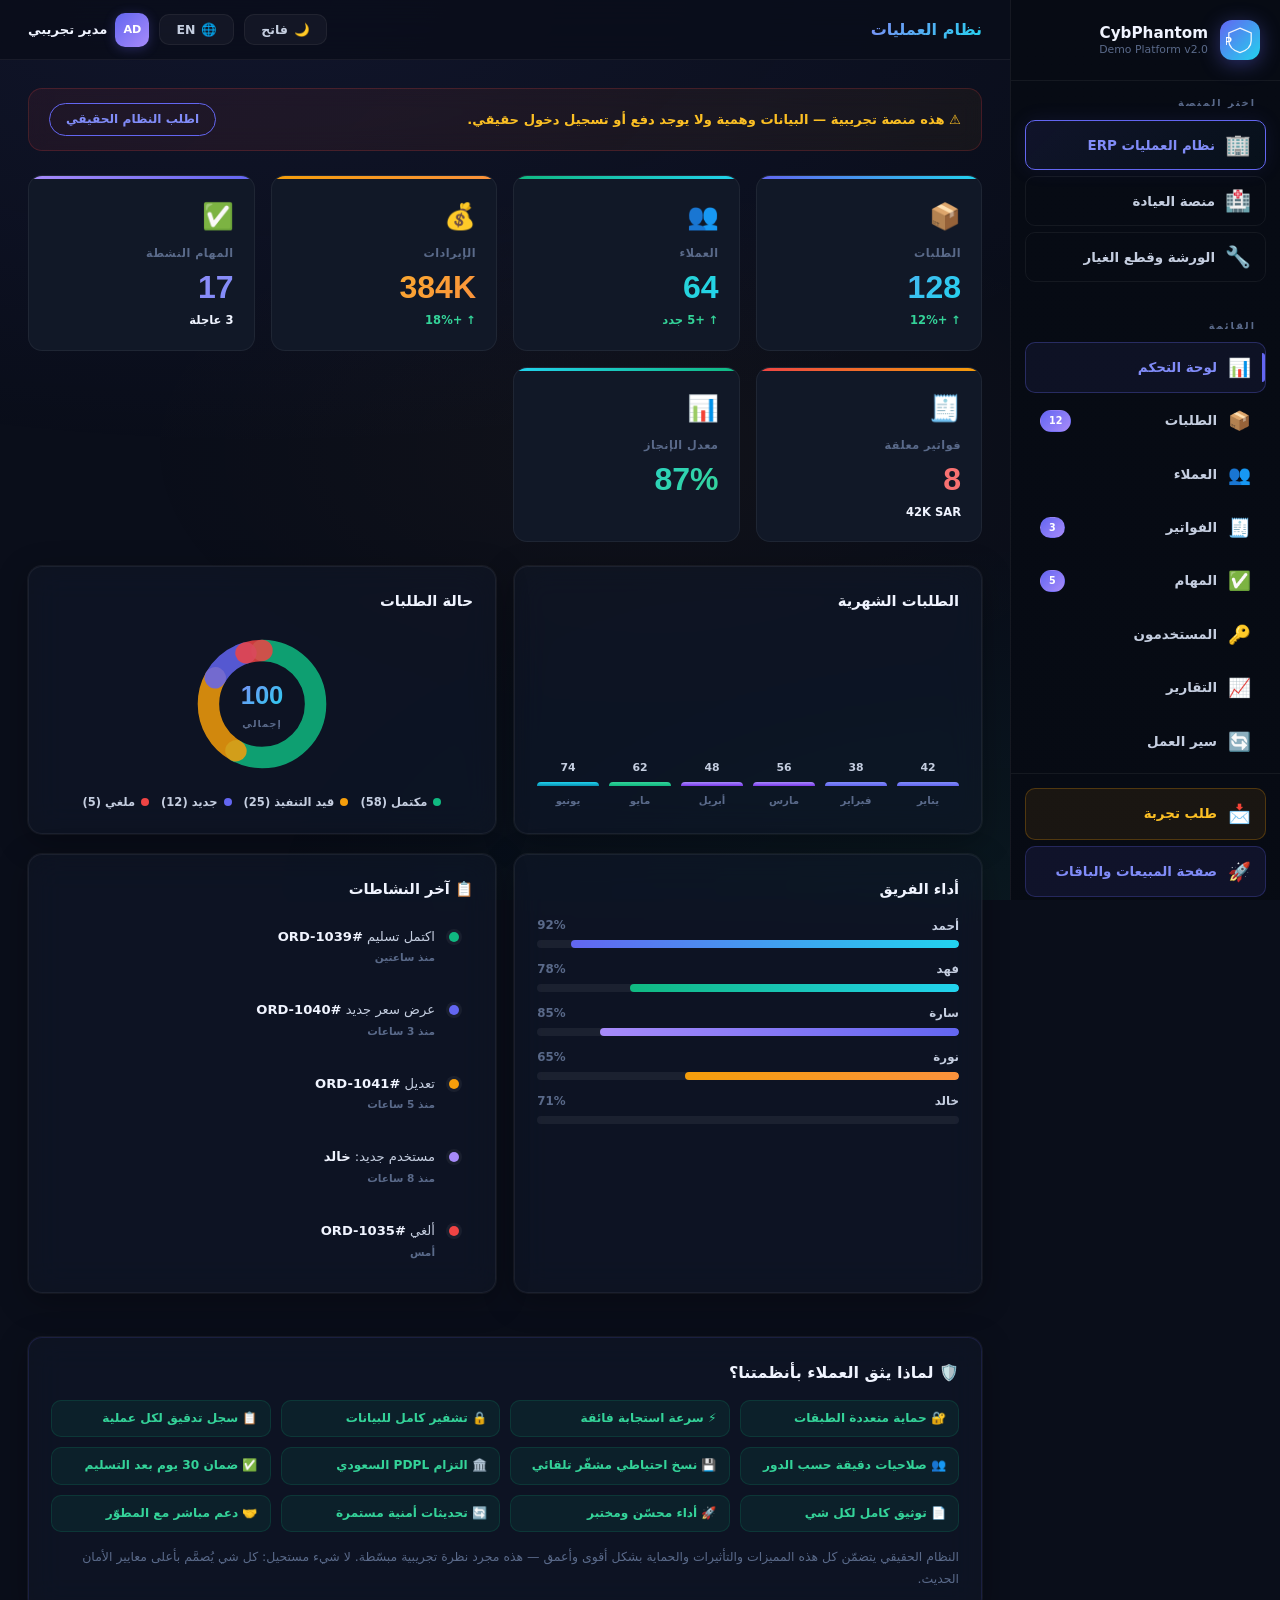
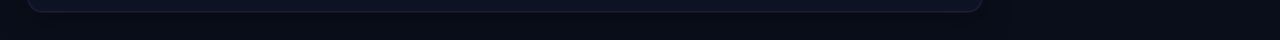
==== commit f82a7a0a: "تحسين زر الخروج من الديمو — رابط واضح لصفحة المبيعات Co-Authored-By: Claude Sonnet 4.6 <noreply@anth" ====
--- a/demo.html
+++ b/demo.html
@@ -445,7 +445,9 @@
       <span class="icon">📩</span><span data-ar>طلب تجربة</span><span data-en>Request Demo</span>
     </div>
     <a href="index.html" style="text-decoration:none">
-      <div class="sb-item" style="margin-top:6px"><span class="icon">←</span><span data-ar>الرئيسية</span><span data-en>Home</span></div>
+      <div class="sb-item" style="margin-top:6px;color:var(--accent2);border-color:rgba(99,102,241,.25);background:var(--accent-bg)">
+        <span class="icon">🚀</span><span data-ar>صفحة المبيعات والباقات</span><span data-en>Plans & Pricing</span>
+      </div>
     </a>
   </div>
 </aside>
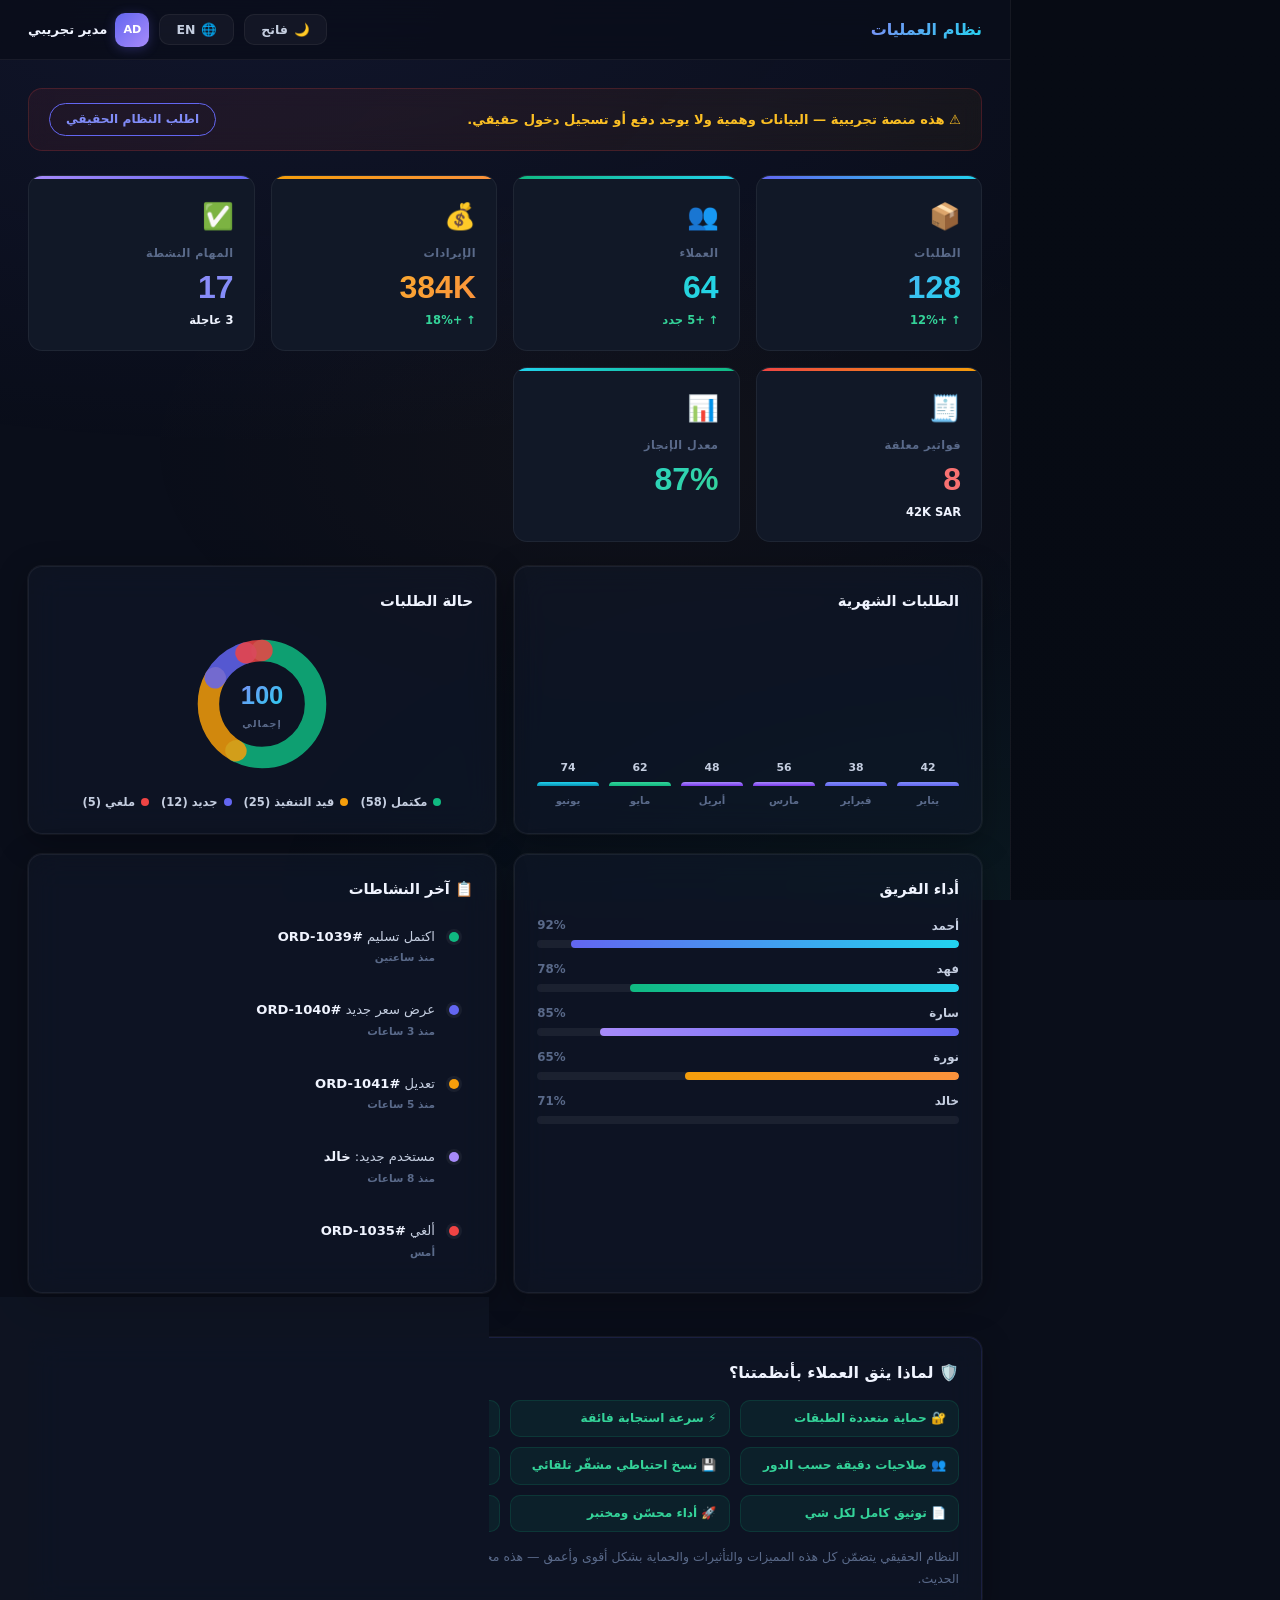
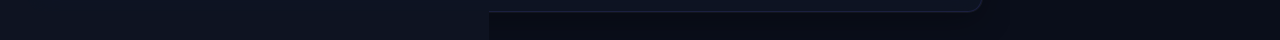
==== commit d29c712d: "الشعار الرسمي النهائي — درع + معالج مع حرف C مدمج - favicon.svg: الشعار المنقّح (درع + chip بفتحة C " ====
--- a/demo.html
+++ b/demo.html
@@ -424,7 +424,7 @@
 <div class="app">
 <aside class="sidebar" id="sidebar">
   <div class="sb-logo">
-    <div class="sb-logo-icon"><svg viewBox="0 0 40 40" width="28" height="28" xmlns="http://www.w3.org/2000/svg"><path d="M20,3 L36,10 L36,21 Q36,33 20,38 Q4,33 4,21 L4,10 Z" fill="none" stroke="#fff" stroke-width="1.8" opacity=".9"/><text x="8.5" y="27" fill="#fff" font-family="Inter,sans-serif" font-size="16" font-weight="900">CP</text></svg></div>
+    <div class="sb-logo-icon"><svg viewBox="0 0 64 64" width="30" height="30" xmlns="http://www.w3.org/2000/svg" aria-hidden="true"><g stroke="#fff" fill="#fff"><path d="M32,5 L55,14 L55,33 C55,47.5 45.5,55.5 32,60 C18.5,55.5 9,47.5 9,33 L9,14 Z" fill="none" stroke-width="3" stroke-linejoin="round"/><path d="M41,22 L24,22 Q21,22 21,25 L21,39 Q21,42 24,42 L41,42" fill="none" stroke-width="3" stroke-linecap="round" stroke-linejoin="round"/><line x1="16" y1="28" x2="21" y2="28" stroke-width="2.4" stroke-linecap="round"/><line x1="16" y1="36" x2="21" y2="36" stroke-width="2.4" stroke-linecap="round"/><line x1="28" y1="17" x2="28" y2="22" stroke-width="2.4" stroke-linecap="round"/><line x1="34" y1="17" x2="34" y2="22" stroke-width="2.4" stroke-linecap="round"/><line x1="28" y1="42" x2="28" y2="47" stroke-width="2.4" stroke-linecap="round"/><line x1="34" y1="42" x2="34" y2="47" stroke-width="2.4" stroke-linecap="round"/><circle cx="32" cy="32" r="3" stroke="none"/></g></svg></div>
     <div class="sb-logo-text">CybPhantom<small>Demo Platform v2.0</small></div>
   </div>
 
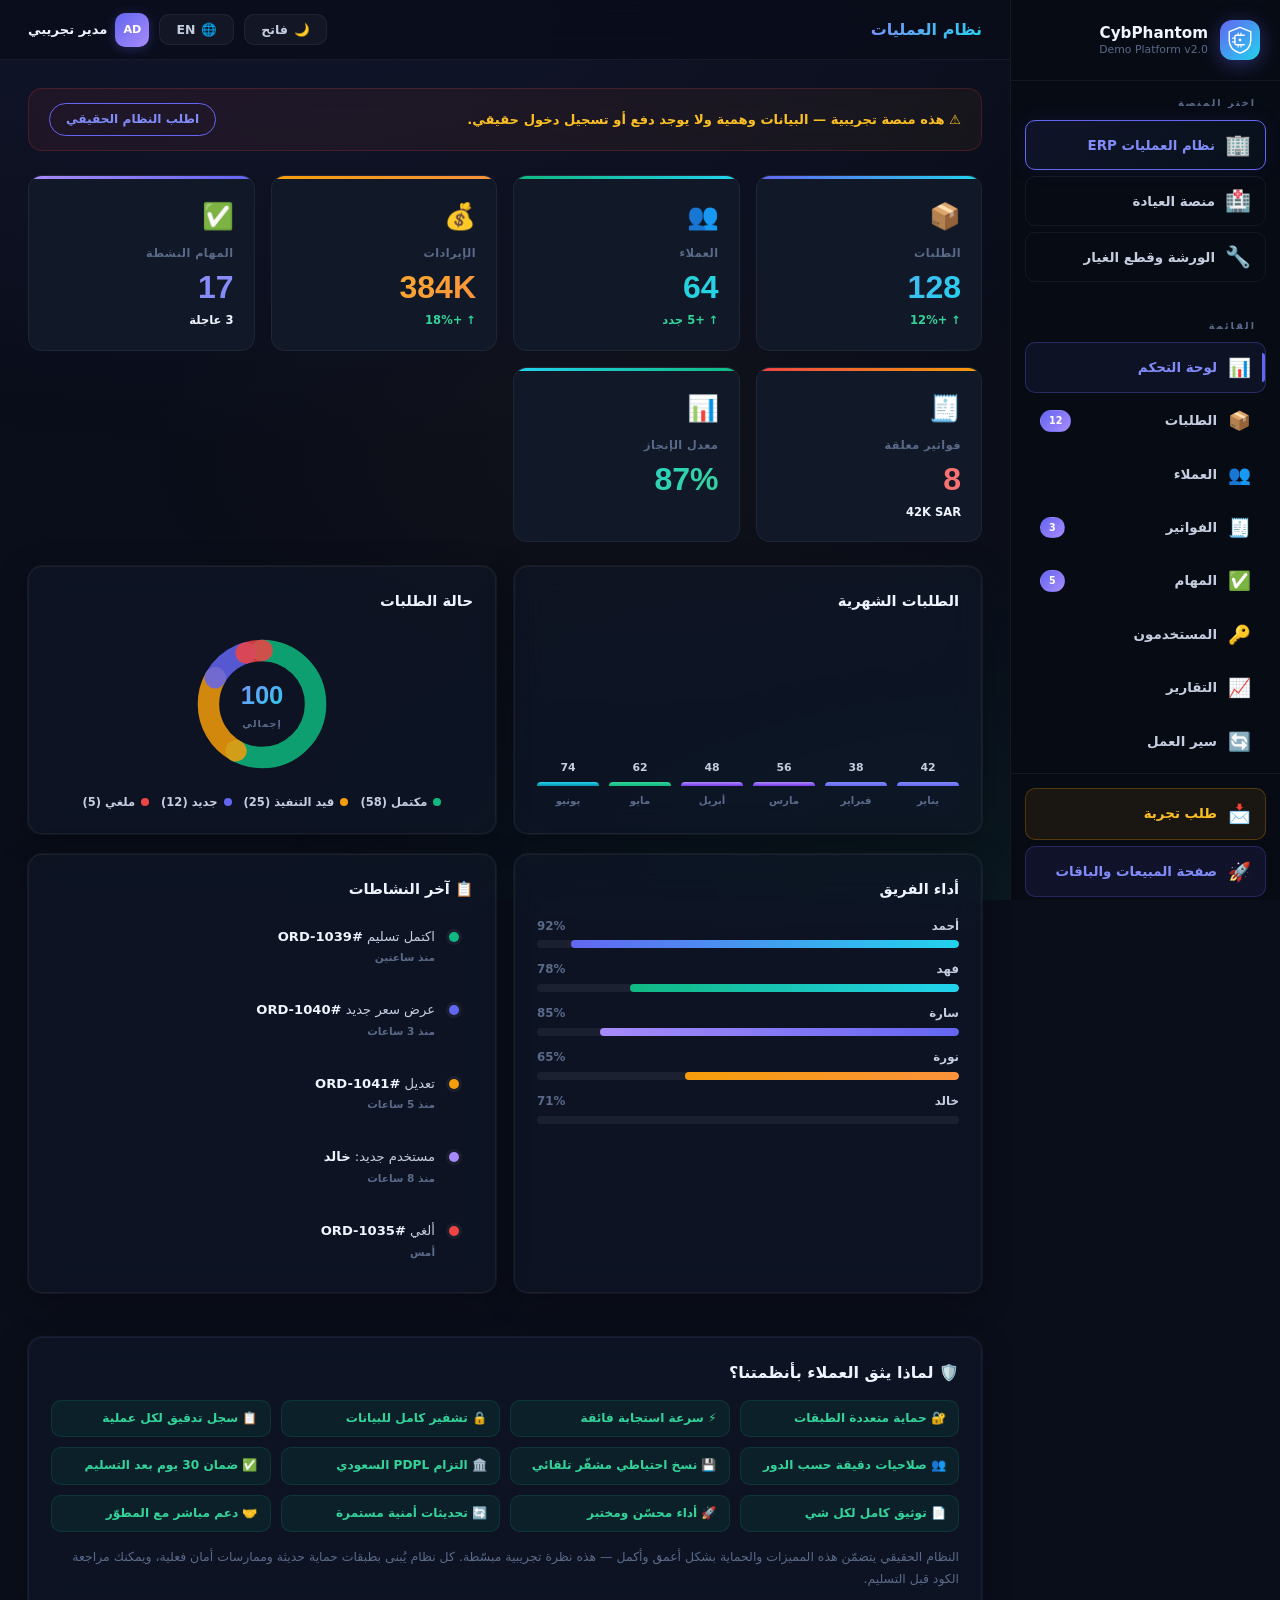
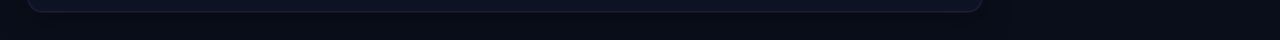
==== commit aff4254d: "رفع المصداقية: تخفيف المبالغة + قسم شفافية + مظهر رسمي أزرق - إزالة عبارات المبالغة ("لا شيء مستحيل"" ====
--- a/demo.html
+++ b/demo.html
@@ -660,8 +660,8 @@
   });
   h+='</div>';
   h+='<p style="margin-top:14px;font-size:.78rem;color:var(--muted);line-height:1.7">'+esc(t(
-    'النظام الحقيقي يتضمّن كل هذه المميزات والتأثيرات والحماية بشكل أقوى وأعمق — هذه مجرد نظرة تجريبية مبسّطة. لا شيء مستحيل: كل شي يُصمَّم بأعلى معايير الأمان الحديث.',
-    'The real system includes all these features with stronger and deeper implementation — this is just a simplified preview. Nothing is impossible: everything is built with the highest modern security standards.'
+    'النظام الحقيقي يتضمّن هذه المميزات والحماية بشكل أعمق وأكمل — هذه نظرة تجريبية مبسّطة. كل نظام يُبنى بطبقات حماية حديثة وممارسات أمان فعلية، ويمكنك مراجعة الكود قبل التسليم.',
+    'The real system includes these features and protection more deeply and completely — this is a simplified preview. Every system is built with modern security layers and real practices, and you can review the code before delivery.'
   ))+'</p></div>';
 
   el.innerHTML=h;bindEvents();}
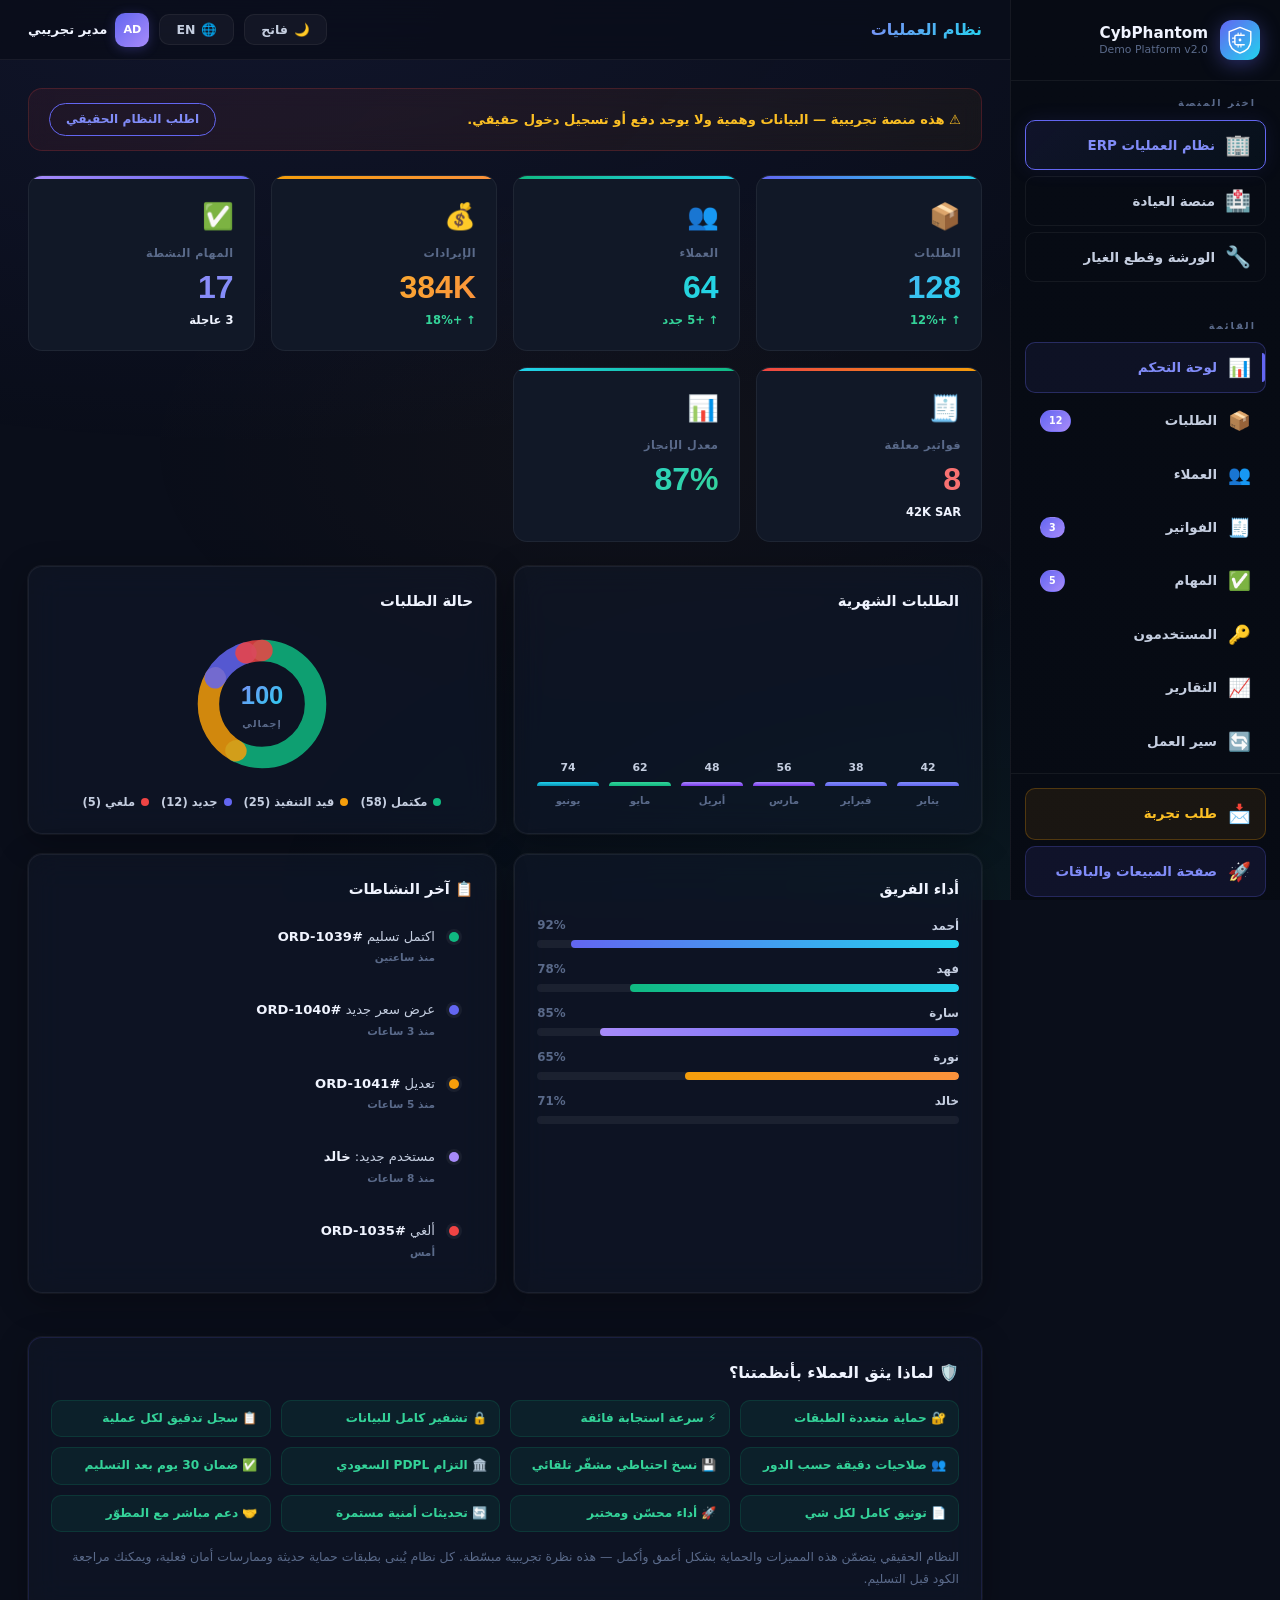
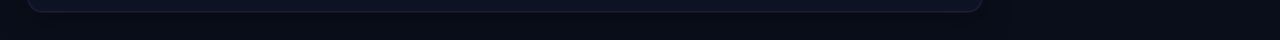
==== commit ec0f830c: "privacy: clean linked public pages" ====
--- a/demo.html
+++ b/demo.html
@@ -526,12 +526,12 @@
   {id:'#ORD-1034',c:function(){return t('مؤسسة الوفاء','Al-Wafa Est.')},a:'18,300',s:'completed',d:'2026-06-18'},
   {id:'#ORD-1033',c:function(){return t('شركة المستقبل','Future Co.')},a:'7,900',s:'progress',d:'2026-06-17'},
 ],customers:[
-  {n:function(){return t('شركة النجم','Al-Najm Co.')},e:'info@najm.sa',p:'055****567',o:8,tot:'98,500'},
-  {n:function(){return t('مؤسسة الفجر','Al-Fajr Est.')},e:'contact@fajr.sa',p:'055****543',o:5,tot:'45,200'},
-  {n:function(){return t('متجر الأمل','Al-Amal Store')},e:'sales@amal.sa',p:'055****789',o:12,tot:'125,000'},
-  {n:function(){return t('مصنع الرياض','Riyadh Factory')},e:'ops@riyadh-f.sa',p:'055****321',o:3,tot:'66,000'},
-  {n:function(){return t('شركة البناء','Construction Co.')},e:'info@binaa.sa',p:'055****678',o:6,tot:'82,300'},
-  {n:function(){return t('مجموعة السلام','Al-Salam Group')},e:'info@salam.sa',p:'055****456',o:4,tot:'51,600'},
+  {n:function(){return t('شركة النجم','Al-Najm Co.')},e:'name@example.com',p:'055****567',o:8,tot:'98,500'},
+  {n:function(){return t('مؤسسة الفجر','Al-Fajr Est.')},e:'client@example.com',p:'055****543',o:5,tot:'45,200'},
+  {n:function(){return t('متجر الأمل','Al-Amal Store')},e:'ops@example.com',p:'055****789',o:12,tot:'125,000'},
+  {n:function(){return t('مصنع الرياض','Riyadh Factory')},e:'driver@example.com',p:'055****321',o:3,tot:'66,000'},
+  {n:function(){return t('شركة البناء','Construction Co.')},e:'client@example.com',p:'055****678',o:6,tot:'82,300'},
+  {n:function(){return t('مجموعة السلام','Al-Salam Group')},e:'ops@example.com',p:'055****456',o:4,tot:'51,600'},
 ],tasks:[
   {tt:function(){return t('مراجعة عرض سعر #1040','Review quote #1040')},as:function(){return t('أحمد','Ahmed')},pr:'high',st:'progress'},
   {tt:function(){return t('تسليم طلب #1039','Deliver order #1039')},as:function(){return t('فهد','Fahd')},pr:'medium',st:'done'},
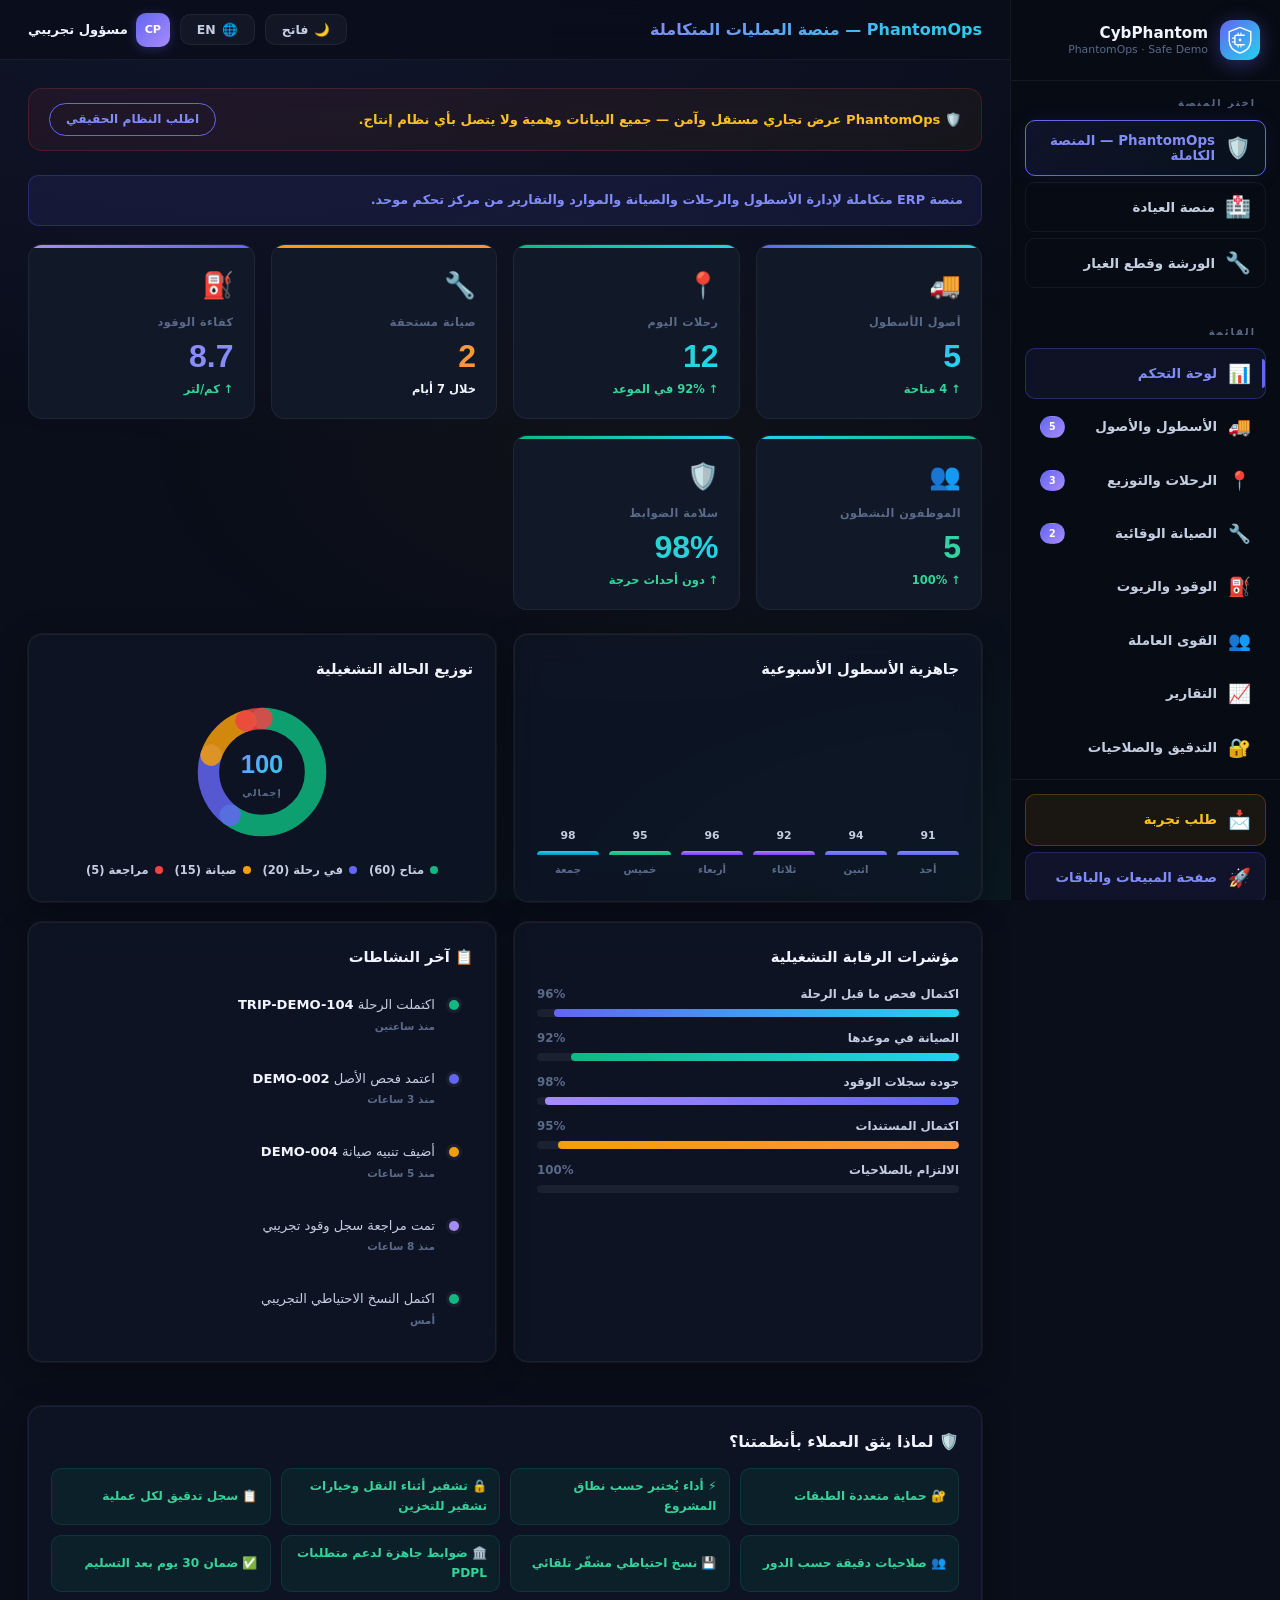
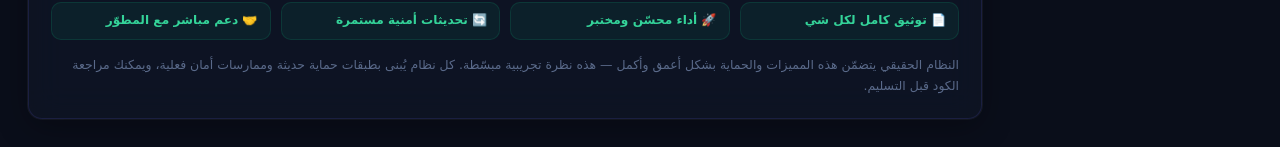
==== commit b61f81dd: "Publish PhantomOps complete ERP showcase" ====
--- a/demo.html
+++ b/demo.html
@@ -3,7 +3,8 @@
 <head>
 <meta charset="UTF-8">
 <meta name="viewport" content="width=device-width, initial-scale=1.0">
-<title>CybPhantom Demo Platform</title>
+<title>PhantomOps — Complete ERP Demo | CybPhantom</title>
+<meta name="description" content="PhantomOps is CybPhantom's safe, interactive ERP and operations showcase for fleet, trips, maintenance, fuel, workforce, reporting, and audit controls. All data is fictional.">
 <meta name="robots" content="noindex, nofollow">
 <meta name="theme-color" content="#0a0e1a">
 <meta http-equiv="Content-Security-Policy" content="default-src 'self'; script-src 'self' 'unsafe-inline'; style-src 'self' 'unsafe-inline' https://fonts.googleapis.com; font-src https://fonts.gstatic.com; img-src 'self' data:; connect-src 'none'; object-src 'none'; base-uri 'self'; form-action 'none'; upgrade-insecure-requests">
@@ -425,14 +426,14 @@
 <aside class="sidebar" id="sidebar">
   <div class="sb-logo">
     <div class="sb-logo-icon"><svg viewBox="0 0 64 64" width="30" height="30" xmlns="http://www.w3.org/2000/svg" aria-hidden="true"><g stroke="#fff" fill="#fff"><path d="M32,5 L55,14 L55,33 C55,47.5 45.5,55.5 32,60 C18.5,55.5 9,47.5 9,33 L9,14 Z" fill="none" stroke-width="3" stroke-linejoin="round"/><path d="M41,22 L24,22 Q21,22 21,25 L21,39 Q21,42 24,42 L41,42" fill="none" stroke-width="3" stroke-linecap="round" stroke-linejoin="round"/><line x1="16" y1="28" x2="21" y2="28" stroke-width="2.4" stroke-linecap="round"/><line x1="16" y1="36" x2="21" y2="36" stroke-width="2.4" stroke-linecap="round"/><line x1="28" y1="17" x2="28" y2="22" stroke-width="2.4" stroke-linecap="round"/><line x1="34" y1="17" x2="34" y2="22" stroke-width="2.4" stroke-linecap="round"/><line x1="28" y1="42" x2="28" y2="47" stroke-width="2.4" stroke-linecap="round"/><line x1="34" y1="42" x2="34" y2="47" stroke-width="2.4" stroke-linecap="round"/><circle cx="32" cy="32" r="3" stroke="none"/></g></svg></div>
-    <div class="sb-logo-text">CybPhantom<small>Demo Platform v2.0</small></div>
+    <div class="sb-logo-text">CybPhantom<small>PhantomOps · Safe Demo</small></div>
   </div>
 
   <div class="sb-platform">
     <div class="sb-platform-title"><span data-ar>اختر المنصة</span><span data-en>Select Platform</span></div>
-    <button type="button" class="sb-plat-btn active" data-platform="erp"><span class="plat-icon">🏢</span><span data-ar>نظام العمليات ERP</span><span data-en>Operations ERP</span></button>
-    <button type="button" class="sb-plat-btn" data-platform="clinic"><span class="plat-icon">🏥</span><span data-ar>منصة العيادة</span><span data-en>Clinic Platform</span></button>
-    <button type="button" class="sb-plat-btn" data-platform="workshop"><span class="plat-icon">🔧</span><span data-ar>الورشة وقطع الغيار</span><span data-en>Workshop & Parts</span></button>
+    <button type="button" id="erp" class="sb-plat-btn active" data-platform="erp"><span class="plat-icon">🛡️</span><span data-ar>PhantomOps — المنصة الكاملة</span><span data-en>PhantomOps — Complete ERP</span></button>
+    <button type="button" id="clinic" class="sb-plat-btn" data-platform="clinic"><span class="plat-icon">🏥</span><span data-ar>منصة العيادة</span><span data-en>Clinic Platform</span></button>
+    <button type="button" id="workshop" class="sb-plat-btn" data-platform="workshop"><span class="plat-icon">🔧</span><span data-ar>الورشة وقطع الغيار</span><span data-en>Workshop & Parts</span></button>
   </div>
 
   <div class="sb-section">
@@ -462,8 +463,8 @@
     <button type="button" class="header-btn" id="theme-toggle">🌙 <span data-ar>فاتح</span><span data-en>Light</span></button>
     <button type="button" class="header-btn" id="lang-btn">🌐 <span data-ar>EN</span><span data-en>ع</span></button>
     <div class="header-user">
-      <div class="header-avatar">AD</div>
-      <span data-ar>مدير تجريبي</span><span data-en>Demo Admin</span>
+      <div class="header-avatar">CP</div>
+      <span data-ar>مسؤول تجريبي</span><span data-en>Demo Operator</span>
     </div>
   </div>
 </header>
@@ -487,15 +488,15 @@
 function t(ar,en){return isEn?en:ar}
 
 var PLATFORMS={
-  erp:{label:function(){return t('نظام العمليات','Operations ERP')},pages:[
+  erp:{label:function(){return t('PhantomOps — منصة العمليات المتكاملة','PhantomOps — Complete Operations ERP')},pages:[
     {id:'dashboard',icon:'📊',label:function(){return t('لوحة التحكم','Dashboard')}},
-    {id:'orders',icon:'📦',label:function(){return t('الطلبات','Orders')},badge:'12'},
-    {id:'customers',icon:'👥',label:function(){return t('العملاء','Customers')}},
-    {id:'invoices',icon:'🧾',label:function(){return t('الفواتير','Invoices')},badge:'3'},
-    {id:'tasks',icon:'✅',label:function(){return t('المهام','Tasks')},badge:'5'},
-    {id:'users',icon:'🔑',label:function(){return t('المستخدمون','Users')}},
+    {id:'fleet',icon:'🚚',label:function(){return t('الأسطول والأصول','Fleet & Assets')},badge:'5'},
+    {id:'trips',icon:'📍',label:function(){return t('الرحلات والتوزيع','Trips & Dispatch')},badge:'3'},
+    {id:'maintenance',icon:'🔧',label:function(){return t('الصيانة الوقائية','Maintenance')},badge:'2'},
+    {id:'fuel',icon:'⛽',label:function(){return t('الوقود والزيوت','Fuel & Oils')}},
+    {id:'employees',icon:'👥',label:function(){return t('القوى العاملة','Workforce')}},
     {id:'reports',icon:'📈',label:function(){return t('التقارير','Reports')}},
-    {id:'workflow',icon:'🔄',label:function(){return t('سير العمل','Workflow')}},
+    {id:'audit',icon:'🔐',label:function(){return t('التدقيق والصلاحيات','Audit & Access')}},
   ]},
   clinic:{label:function(){return t('منصة العيادة','Clinic Platform')},pages:[
     {id:'dashboard',icon:'📊',label:function(){return t('لوحة التحكم','Dashboard')}},
@@ -533,20 +534,20 @@
   {n:function(){return t('شركة البناء','Construction Co.')},e:'client@example.com',p:'055****678',o:6,tot:'82,300'},
   {n:function(){return t('مجموعة السلام','Al-Salam Group')},e:'ops@example.com',p:'055****456',o:4,tot:'51,600'},
 ],tasks:[
-  {tt:function(){return t('مراجعة عرض سعر #1040','Review quote #1040')},as:function(){return t('أحمد','Ahmed')},pr:'high',st:'progress'},
+  {tt:function(){return t('مراجعة عرض سعر #1040','Review quote #1040')},as:function(){return t('الفريق أ','Team A')},pr:'high',st:'progress'},
   {tt:function(){return t('تسليم طلب #1039','Deliver order #1039')},as:function(){return t('فهد','Fahd')},pr:'medium',st:'done'},
   {tt:function(){return t('اتصال متابعة - الفجر','Follow-up call - Al-Fajr')},as:function(){return t('سارة','Sara')},pr:'low',st:'todo'},
   {tt:function(){return t('تحديث التقرير الشهري','Update monthly report')},as:function(){return t('نورة','Noura')},pr:'medium',st:'progress'},
   {tt:function(){return t('فحص المخزون','Inventory check')},as:function(){return t('خالد','Khalid')},pr:'high',st:'todo'},
 ],users:[
-  {n:function(){return t('أحمد القحطاني','Ahmed Alqahtani')},r:function(){return t('مدير النظام','System Admin')},s:'active',l:'2026-06-24 09:15'},
+  {n:function(){return t('CybPhantom','CybPhantom')},r:function(){return t('مدير النظام','System Admin')},s:'active',l:'2026-06-24 09:15'},
   {n:function(){return t('فهد العمري','Fahd Alomari')},r:function(){return t('مدير المبيعات','Sales Manager')},s:'active',l:'2026-06-24 08:30'},
   {n:function(){return t('سارة الحربي','Sara Alharbi')},r:function(){return t('خدمة عملاء','Support')},s:'active',l:'2026-06-23 16:45'},
   {n:function(){return t('نورة الدوسري','Noura Aldosari')},r:function(){return t('محاسبة','Accountant')},s:'away',l:'2026-06-22 14:00'},
   {n:function(){return t('خالد الشمري','Khalid Alshammari')},r:function(){return t('مشرف مستودع','Warehouse Sup.')},s:'active',l:'2026-06-24 07:50'},
 ]},
 clinic:{appointments:[
-  {p:function(){return t('أحمد م.','Ahmed M.')},sv:function(){return t('كشف عام','General Checkup')},d:'2026-06-25',tm:'09:00',s:'confirmed'},
+  {p:function(){return t('مراجع تجريبي','Demo Patient')},sv:function(){return t('كشف عام','General Checkup')},d:'2026-06-25',tm:'09:00',s:'confirmed'},
   {p:function(){return t('سارة خ.','Sara K.')},sv:function(){return t('أسنان - تنظيف','Dental Cleaning')},d:'2026-06-25',tm:'10:30',s:'pending'},
   {p:function(){return t('فهد ع.','Fahd A.')},sv:function(){return t('عيون','Ophthalmology')},d:'2026-06-26',tm:'11:00',s:'scheduled'},
   {p:function(){return t('نورة ر.','Noura R.')},sv:function(){return t('جلدية','Dermatology')},d:'2026-06-24',tm:'14:00',s:'completed'},
@@ -555,7 +556,7 @@
   {p:function(){return t('ريم ع.','Reem A.')},sv:function(){return t('نساء وولادة','OB/GYN')},d:'2026-06-26',tm:'12:00',s:'confirmed'},
   {p:function(){return t('عبدالله ح.','Abdullah H.')},sv:function(){return t('عظام','Orthopedics')},d:'2026-06-27',tm:'10:00',s:'scheduled'},
 ],patients:[
-  {n:function(){return t('أحمد محمد','Ahmed Mohammed')},a:35,p:'055****67',v:4,l:'2026-06-24'},
+  {n:function(){return t('عميل تجريبي','Demo Customer')},a:35,p:'05*******',v:4,l:'2026-06-24'},
   {n:function(){return t('سارة خالد','Sara Khalid')},a:28,p:'055****43',v:2,l:'2026-06-20'},
   {n:function(){return t('فهد عبدالله','Fahd Abdullah')},a:42,p:'055****89',v:6,l:'2026-06-18'},
   {n:function(){return t('نورة راشد','Noura Rashid')},a:31,p:'055****21',v:3,l:'2026-06-24'},
@@ -623,7 +624,8 @@
 }
 function bindPB(){document.querySelectorAll('.sb-plat-btn').forEach(function(btn){
   btn.addEventListener('click',function(){currentPlatform=this.getAttribute('data-platform');currentPage='dashboard';
-    document.querySelectorAll('.sb-plat-btn').forEach(function(b){b.classList.remove('active')});this.classList.add('active');renderNav();renderContent();closeSB()})});}
+    document.querySelectorAll('.sb-plat-btn').forEach(function(b){b.classList.remove('active')});this.classList.add('active');
+    if(history.replaceState)history.replaceState(null,'','#'+(currentPlatform==='erp'?'phantomops':currentPlatform));renderNav();renderContent();closeSB()})});}
 function showToast(m,ty){var c=document.getElementById('toasts'),d=document.createElement('div');d.className='toast '+(ty||'info');d.textContent=m;c.appendChild(d);setTimeout(function(){d.remove()},4000)}
 function openModal(ti,bo,fo){document.getElementById('modal-title').textContent=ti;document.getElementById('modal-body').innerHTML=bo;document.getElementById('modal-footer').innerHTML=fo||'';document.getElementById('modal-overlay').classList.add('open')}
 function closeModal(){document.getElementById('modal-overlay').classList.remove('open')}
@@ -631,7 +633,7 @@
 
 function renderContent(){
   var el=document.getElementById('content'),h='';
-  h+='<div class="demo-banner">⚠️ '+esc(t('هذه منصة تجريبية — البيانات وهمية ولا يوجد دفع أو تسجيل دخول حقيقي.','Demo platform — fictional data, no real payment or login.'));
+  h+='<div class="demo-banner">🛡️ '+esc(t('PhantomOps عرض تجاري مستقل وآمن — جميع البيانات وهمية ولا يتصل بأي نظام إنتاج.','PhantomOps is an independent, safe commercial showcase — all data is fictional and no production system is connected.'));
   h+=' <a href="index.html">'+esc(t('اطلب النظام الحقيقي','Get the real system'))+'</a></div>';
   if(currentPlatform==='erp')h+=renderERP();
   else if(currentPlatform==='clinic')h+=renderClinic();
@@ -643,12 +645,12 @@
   h+='<div style="display:grid;grid-template-columns:repeat(auto-fill,minmax(200px,1fr));gap:10px">';
   var feats=[
     {i:'🔐',ar:'حماية متعددة الطبقات',en:'Multi-Layer Security'},
-    {i:'⚡',ar:'سرعة استجابة فائقة',en:'Ultra-Fast Response'},
-    {i:'🔒',ar:'تشفير كامل للبيانات',en:'Full Data Encryption'},
+    {i:'⚡',ar:'أداء يُختبر حسب نطاق المشروع',en:'Performance tested to project scope'},
+    {i:'🔒',ar:'تشفير أثناء النقل وخيارات تشفير للتخزين',en:'Encryption in transit and at-rest options'},
     {i:'📋',ar:'سجل تدقيق لكل عملية',en:'Complete Audit Trail'},
     {i:'👥',ar:'صلاحيات دقيقة حسب الدور',en:'Granular Role Permissions'},
     {i:'💾',ar:'نسخ احتياطي مشفّر تلقائي',en:'Encrypted Auto Backups'},
-    {i:'🏛️',ar:'التزام PDPL السعودي',en:'Saudi PDPL Compliant'},
+    {i:'🏛️',ar:'ضوابط جاهزة لدعم متطلبات PDPL',en:'Controls designed to support PDPL requirements'},
     {i:'✅',ar:'ضمان 30 يوم بعد التسليم',en:'30-Day Post-Delivery Guarantee'},
     {i:'📄',ar:'توثيق كامل لكل شي',en:'Full Documentation'},
     {i:'🚀',ar:'أداء محسّن ومختبر',en:'Optimized & Tested Performance'},
@@ -699,33 +701,33 @@
 
 /* ═══ ERP ═══ */
 function renderERP(){
-  if(currentPage==='dashboard')return erpDash();if(currentPage==='orders')return erpOrders();if(currentPage==='customers')return erpCust();
-  if(currentPage==='invoices')return genInv();if(currentPage==='tasks')return erpTasks();if(currentPage==='users')return erpUsers();
-  if(currentPage==='reports')return erpRep();if(currentPage==='workflow')return erpWF();return''}
+  if(currentPage==='dashboard')return erpDash();if(currentPage==='fleet')return phantomFleet();if(currentPage==='trips')return phantomTrips();
+  if(currentPage==='maintenance')return phantomMaintenance();if(currentPage==='fuel')return phantomFuel();if(currentPage==='employees')return phantomEmployees();
+  if(currentPage==='reports')return phantomReports();if(currentPage==='audit')return phantomAudit();return''}
 function erpDash(){
-  var h='<div class="stats-grid">';
-  h+=sc('📦',t('الطلبات','Orders'),'128','blue','+12%','up');
-  h+=sc('👥',t('العملاء','Customers'),'64','green','+5 '+t('جدد','new'),'up');
-  h+=sc('💰',t('الإيرادات','Revenue'),'384K','gold','+18%','up');
-  h+=sc('✅',t('المهام النشطة','Active Tasks'),'17','purple','3 '+t('عاجلة','urgent'),'');
-  h+=sc('🧾',t('فواتير معلقة','Pending Invoices'),'8','red','42K SAR','');
-  h+=sc('📊',t('معدل الإنجاز','Completion Rate'),'87%','cyan','','');
+  var h='<div style="background:var(--accent-bg);border:1px solid rgba(99,102,241,.25);border-radius:var(--radius-sm);padding:14px 18px;font-size:.8rem;color:var(--accent2);font-weight:700;margin-bottom:18px">'+esc(t('منصة ERP متكاملة لإدارة الأسطول والرحلات والصيانة والموارد والتقارير من مركز تحكم موحد.','A complete ERP showcase for fleet, trips, maintenance, workforce, and reporting from one control center.'))+'</div><div class="stats-grid">';
+  h+=sc('🚚',t('أصول الأسطول','Fleet Assets'),'5','blue','4 '+t('متاحة','available'),'up');
+  h+=sc('📍',t('رحلات اليوم','Trips Today'),'12','green','92% '+t('في الموعد','on time'),'up');
+  h+=sc('🔧',t('صيانة مستحقة','Maintenance Due'),'2','gold',t('خلال 7 أيام','within 7 days'),'');
+  h+=sc('⛽',t('كفاءة الوقود','Fuel Efficiency'),'8.7','purple',t('كم/لتر','km/L'),'up');
+  h+=sc('👥',t('الموظفون النشطون','Active Staff'),'5','cyan','100%','up');
+  h+=sc('🛡️',t('سلامة الضوابط','Control Health'),'98%','green',t('دون أحداث حرجة','no critical events'),'up');
   h+='</div><div class="two-col">';
-  h+=bc(t('الطلبات الشهرية','Monthly Orders'),[
-    {l:t('يناير','Jan'),v:42,c:'blue'},{l:t('فبراير','Feb'),v:38,c:'blue'},{l:t('مارس','Mar'),v:56,c:'purple'},
-    {l:t('أبريل','Apr'),v:48,c:'purple'},{l:t('مايو','May'),v:62,c:'green'},{l:t('يونيو','Jun'),v:74,c:'cyan'}]);
-  h+=dc(t('حالة الطلبات','Order Status'),[
-    {l:t('مكتمل','Done'),v:58,clr:'var(--green)'},{l:t('قيد التنفيذ','In Progress'),v:25,clr:'var(--gold)'},
-    {l:t('جديد','New'),v:12,clr:'var(--accent)'},{l:t('ملغي','Cancelled'),v:5,clr:'var(--red)'}]);
+  h+=bc(t('جاهزية الأسطول الأسبوعية','Weekly Fleet Availability'),[
+    {l:t('أحد','Sun'),v:91,c:'blue'},{l:t('اثنين','Mon'),v:94,c:'blue'},{l:t('ثلاثاء','Tue'),v:92,c:'purple'},
+    {l:t('أربعاء','Wed'),v:96,c:'purple'},{l:t('خميس','Thu'),v:95,c:'green'},{l:t('جمعة','Fri'),v:98,c:'cyan'}]);
+  h+=dc(t('توزيع الحالة التشغيلية','Operational Status'),[
+    {l:t('متاح','Available'),v:60,clr:'var(--green)'},{l:t('في رحلة','On Trip'),v:20,clr:'var(--accent)'},
+    {l:t('صيانة','Maintenance'),v:15,clr:'var(--gold)'},{l:t('مراجعة','Review'),v:5,clr:'var(--red)'}]);
   h+='</div><div class="two-col">';
-  h+='<div class="chart-card glass"><div class="chart-title">'+esc(t('أداء الفريق','Team Performance'))+'</div>';
-  h+=pb(t('أحمد','Ahmed'),92,'blue');h+=pb(t('فهد','Fahd'),78,'green');h+=pb(t('سارة','Sara'),85,'purple');h+=pb(t('نورة','Noura'),65,'gold');h+=pb(t('خالد','Khalid'),71,'cyan');
+  h+='<div class="chart-card glass"><div class="chart-title">'+esc(t('مؤشرات الرقابة التشغيلية','Operational Control Indicators'))+'</div>';
+  h+=pb(t('اكتمال فحص ما قبل الرحلة','Pre-trip Checks'),96,'blue');h+=pb(t('الصيانة في موعدها','On-time Maintenance'),92,'green');h+=pb(t('جودة سجلات الوقود','Fuel Record Quality'),98,'purple');h+=pb(t('اكتمال المستندات','Document Completeness'),95,'gold');h+=pb(t('الالتزام بالصلاحيات','Access Compliance'),100,'cyan');
   h+='</div>';
-  h+=ac([{d:'green',t:t('اكتمل تسليم <strong>#ORD-1039</strong>','Delivered <strong>#ORD-1039</strong>'),tm:t('منذ ساعتين','2h ago')},
-    {d:'blue',t:t('عرض سعر جديد <strong>#ORD-1040</strong>','New quote <strong>#ORD-1040</strong>'),tm:t('منذ 3 ساعات','3h ago')},
-    {d:'gold',t:t('تعديل <strong>#ORD-1041</strong>','Updated <strong>#ORD-1041</strong>'),tm:t('منذ 5 ساعات','5h ago')},
-    {d:'purple',t:t('مستخدم جديد: <strong>خالد</strong>','New user: <strong>Khalid</strong>'),tm:t('منذ 8 ساعات','8h ago')},
-    {d:'red',t:t('ألغي <strong>#ORD-1035</strong>','Cancelled <strong>#ORD-1035</strong>'),tm:t('أمس','Yesterday')}]);
+  h+=ac([{d:'green',t:t('اكتملت الرحلة <strong>TRIP-DEMO-104</strong>','Trip <strong>TRIP-DEMO-104</strong> completed'),tm:t('منذ ساعتين','2h ago')},
+    {d:'blue',t:t('اعتمد فحص الأصل <strong>DEMO-002</strong>','Asset <strong>DEMO-002</strong> inspection approved'),tm:t('منذ 3 ساعات','3h ago')},
+    {d:'gold',t:t('أضيف تنبيه صيانة <strong>DEMO-004</strong>','Maintenance alert added for <strong>DEMO-004</strong>'),tm:t('منذ 5 ساعات','5h ago')},
+    {d:'purple',t:t('تمت مراجعة سجل وقود تجريبي','A fictional fuel record was reviewed'),tm:t('منذ 8 ساعات','8h ago')},
+    {d:'green',t:t('اكتمل النسخ الاحتياطي التجريبي','Demo backup check completed'),tm:t('أمس','Yesterday')}]);
   h+='</div>';return h}
 function erpOrders(){var r='';DATA.erp.orders.forEach(function(o){r+='<tr><td><strong>'+esc(o.id)+'</strong></td><td>'+esc(o.c())+'</td><td style="font-family:Inter,sans-serif;font-weight:700">'+esc(o.a)+' SAR</td><td>'+sb(o.s)+'</td><td>'+esc(o.d)+'</td></tr>'});
   return tc(t('الطلبات','Orders'),[t('رقم','#'),t('العميل','Customer'),t('المبلغ','Amount'),t('الحالة','Status'),t('التاريخ','Date')],r,DATA.erp.orders.length,true)}
@@ -749,6 +751,58 @@
   steps.forEach(function(s,i){if(i>0)h+='<span class="wf-arrow">→</span>';
     h+='<div class="wf-step '+esc(s.s)+'" data-wf="'+i+'"><span class="wf-num">'+(s.s==='done'?'✓':(i+1))+'</span>'+esc(s.l)+'</div>'});
   h+='</div></div><p style="color:var(--muted);font-size:.8rem">'+esc(t('اضغط على أي خطوة لتحريك سير العمل (تجريبي).','Click any step to advance the workflow (demo).'))+'</p>';return h}
+
+/* ═══ PHANTOMOPS SAFE COMMERCIAL SHOWCASE ═══ */
+function phantomFleet(){var rows=[
+  ['DEMO-001',t('شاحنة توزيع','Distribution Truck'),t('متاح','Available'),'48,320','2026-07-18'],
+  ['DEMO-002',t('مركبة خدمة','Service Vehicle'),t('في رحلة','On Trip'),'31,845','2026-07-19'],
+  ['DEMO-003',t('شاحنة مبردة','Refrigerated Truck'),t('متاح','Available'),'62,410','2026-07-17'],
+  ['DEMO-004',t('مركبة دعم','Support Vehicle'),t('صيانة','Maintenance'),'27,090','2026-07-16'],
+  ['DEMO-005',t('شاحنة خفيفة','Light Truck'),t('متاح','Available'),'19,760','2026-07-19']
+],r='';rows.forEach(function(v){var st=v[2]===t('صيانة','Maintenance')?sb('pending'):v[2]===t('في رحلة','On Trip')?sb('progress'):sb('active');r+='<tr><td><strong>'+esc(v[0])+'</strong></td><td>'+esc(v[1])+'</td><td>'+st+'</td><td style="font-family:Inter,sans-serif">'+esc(v[3])+' km</td><td>'+esc(v[4])+'</td></tr>'});
+  return tc(t('الأسطول والأصول التجريبية','Demo Fleet & Assets'),[t('معرّف الأصل','Asset ID'),t('النوع','Type'),t('الحالة','Status'),t('العداد','Odometer'),t('آخر فحص','Last Check')],r,rows.length,true)}
+function phantomTrips(){var rows=[
+  ['TRIP-DEMO-104','DEMO-002',t('مركز تجريبي أ ← نقطة ب','Demo Hub A → Point B'),'08:30',t('مكتمل','Completed')],
+  ['TRIP-DEMO-105','DEMO-001',t('مركز تجريبي أ ← نقطة ج','Demo Hub A → Point C'),'10:15',t('قيد التنفيذ','In Progress')],
+  ['TRIP-DEMO-106','DEMO-003',t('مركز تجريبي ب ← نقطة د','Demo Hub B → Point D'),'13:00',t('مجدول','Scheduled')],
+  ['TRIP-DEMO-107','DEMO-005',t('مركز تجريبي أ ← نقطة هـ','Demo Hub A → Point E'),'15:20',t('مجدول','Scheduled')]
+],r='';rows.forEach(function(v){var st=v[4]===t('مكتمل','Completed')?sb('completed'):v[4]===t('قيد التنفيذ','In Progress')?sb('progress'):sb('scheduled');r+='<tr><td><strong>'+esc(v[0])+'</strong></td><td>'+esc(v[1])+'</td><td>'+esc(v[2])+'</td><td>'+esc(v[3])+'</td><td>'+st+'</td></tr>'});
+  return tc(t('الرحلات والتوزيع','Trips & Dispatch'),[t('الرحلة','Trip'),t('الأصل','Asset'),t('المسار التجريبي','Demo Route'),t('الوقت','Time'),t('الحالة','Status')],r,rows.length,true)}
+function phantomMaintenance(){var rows=[
+  ['WO-DEMO-021','DEMO-004',t('صيانة وقائية شاملة','Preventive Service'),t('قيد التنفيذ','In Progress'),'2026-07-20'],
+  ['WO-DEMO-022','DEMO-003',t('فحص تبريد','Cooling Inspection'),t('مجدول','Scheduled'),'2026-07-23'],
+  ['WO-DEMO-023','DEMO-001',t('زيت ومرشحات','Oil & Filters'),t('مجدول','Scheduled'),'2026-07-25'],
+  ['WO-DEMO-020','DEMO-005',t('فحص سلامة','Safety Check'),t('مكتمل','Completed'),'2026-07-18']
+],r='';rows.forEach(function(v){var st=v[3]===t('مكتمل','Completed')?sb('completed'):v[3]===t('قيد التنفيذ','In Progress')?sb('progress'):sb('scheduled');r+='<tr><td><strong>'+esc(v[0])+'</strong></td><td>'+esc(v[1])+'</td><td>'+esc(v[2])+'</td><td>'+st+'</td><td>'+esc(v[4])+'</td></tr>'});
+  return tc(t('الصيانة الوقائية وأوامر العمل','Preventive Maintenance & Work Orders'),[t('أمر العمل','Work Order'),t('الأصل','Asset'),t('الخدمة','Service'),t('الحالة','Status'),t('الاستحقاق','Due Date')],r,rows.length,true)}
+function phantomFuel(){var rows=[
+  ['FUEL-DEMO-301','DEMO-001','74.0','8.9',t('مطابق','Verified')],
+  ['FUEL-DEMO-302','DEMO-002','52.5','8.4',t('مطابق','Verified')],
+  ['FUEL-DEMO-303','DEMO-003','81.2','8.7',t('قيد المراجعة','In Review')],
+  ['FUEL-DEMO-304','DEMO-005','46.8','9.2',t('مطابق','Verified')]
+],r='';rows.forEach(function(v){var st=v[4]===t('مطابق','Verified')?sb('completed'):sb('pending');r+='<tr><td><strong>'+esc(v[0])+'</strong></td><td>'+esc(v[1])+'</td><td>'+esc(v[2])+' L</td><td>'+esc(v[3])+' km/L</td><td>'+st+'</td></tr>'});
+  return tc(t('الوقود والزيوت — سجلات وهمية','Fuel & Oils — Fictional Records'),[t('السجل','Record'),t('الأصل','Asset'),t('الكمية','Volume'),t('الكفاءة','Efficiency'),t('التحقق','Verification')],r,rows.length,true)}
+function phantomEmployees(){var rows=[
+  ['EMP-DEMO-01',t('مشرف عمليات','Operations Supervisor'),t('الفريق أ','Team A'),t('نشط','Active')],
+  ['EMP-DEMO-02',t('منسق رحلات','Dispatch Coordinator'),t('الفريق أ','Team A'),t('نشط','Active')],
+  ['EMP-DEMO-03',t('فني صيانة','Maintenance Technician'),t('الفريق ب','Team B'),t('نشط','Active')],
+  ['EMP-DEMO-04',t('محلل بيانات','Data Analyst'),t('الفريق ب','Team B'),t('نشط','Active')],
+  ['EMP-DEMO-05',t('مراقب جودة','Quality Controller'),t('الفريق ج','Team C'),t('نشط','Active')]
+],r='';rows.forEach(function(v){r+='<tr><td><strong>'+esc(v[0])+'</strong></td><td>'+esc(v[1])+'</td><td>'+esc(v[2])+'</td><td>'+sb('active')+'</td></tr>'});
+  return tc(t('القوى العاملة — هويات تجريبية','Workforce — Demo Identities'),[t('المعرّف','ID'),t('الدور','Role'),t('الفريق','Team'),t('الحالة','Status')],r,rows.length,true)}
+function phantomReports(){var h='<div class="two-col">';
+  h+=bc(t('تكلفة التشغيل الشهرية — مؤشر نسبي','Monthly Operating Cost — Indexed'),[{l:t('فبراير','Feb'),v:78,c:'gold'},{l:t('مارس','Mar'),v:72,c:'gold'},{l:t('أبريل','Apr'),v:69,c:'green'},{l:t('مايو','May'),v:66,c:'green'},{l:t('يونيو','Jun'),v:63,c:'cyan'},{l:t('يوليو','Jul'),v:61,c:'blue'}]);
+  h+=dc(t('اكتمال البيانات','Data Completeness'),[{l:t('الأسطول','Fleet'),v:99,clr:'var(--green)'},{l:t('الصيانة','Maintenance'),v:96,clr:'var(--accent)'},{l:t('الوقود','Fuel'),v:94,clr:'var(--gold)'},{l:t('الموظفون','Workforce'),v:100,clr:'var(--cyan)'}]);
+  h+='</div><div class="chart-card glass"><div class="chart-title">'+esc(t('مؤشرات الأداء التنفيذية','Executive KPIs'))+'</div>';
+  h+=pb(t('جاهزية الأسطول','Fleet Availability'),95,'green','95%');h+=pb(t('الرحلات في الموعد','On-time Trips'),92,'blue','92%');h+=pb(t('إغلاق الصيانة في الموعد','Maintenance SLA'),90,'purple','90%');h+=pb(t('جودة السجلات','Record Quality'),98,'cyan','98%');h+='</div>';return h}
+function phantomAudit(){var rows=[
+  ['AUD-DEMO-901','ROLE-DEMO-ADMIN',t('اعتماد فحص أصل','Approved asset inspection'),'DEMO-002','2026-07-19 09:12'],
+  ['AUD-DEMO-902','ROLE-DEMO-OPS',t('تحديث حالة رحلة','Updated trip status'),'TRIP-DEMO-104','2026-07-19 08:44'],
+  ['AUD-DEMO-903','ROLE-DEMO-MAINT',t('إنشاء أمر صيانة','Created work order'),'WO-DEMO-023','2026-07-19 08:21'],
+  ['AUD-DEMO-904','ROLE-DEMO-AUDIT',t('مراجعة سجل وقود','Reviewed fuel record'),'FUEL-DEMO-303','2026-07-19 07:58']
+],r='';rows.forEach(function(v){r+='<tr><td><strong>'+esc(v[0])+'</strong></td><td>'+esc(v[1])+'</td><td>'+esc(v[2])+'</td><td>'+esc(v[3])+'</td><td style="font-family:Inter,sans-serif;font-size:.76rem">'+esc(v[4])+'</td></tr>'});
+  var intro='<div style="background:var(--green-bg);border:1px solid rgba(16,185,129,.25);border-radius:var(--radius-sm);padding:14px 18px;font-size:.8rem;color:var(--green2);font-weight:700;margin-bottom:18px">'+esc(t('تصور توضيحي لضوابط RBAC والمصادقة الإضافية وسجل التدقيق. لا توجد حسابات أو مفاتيح أو جلسات حقيقية في هذا العرض.','Illustrative RBAC, additional-authentication, and audit controls. This showcase contains no real accounts, keys, or sessions.'))+'</div>';
+  return intro+tc(t('سجل التدقيق التجريبي','Demo Audit Log'),[t('الحدث','Event'),t('الدور','Role'),t('الإجراء','Action'),t('المرجع','Reference'),t('الوقت','Time')],r,rows.length,false)}
 
 /* ═══ CLINIC ═══ */
 function renderClinic(){if(currentPage==='dashboard')return clDash();if(currentPage==='appointments')return clAppt();
@@ -834,7 +888,7 @@
   b+='<div class="form-group"><label>'+esc(t('الجوال','Phone'))+'</label><input type="tel" class="form-input" autocomplete="tel"></div>';
   b+='<div class="form-group"><label>'+esc(t('البريد','Email'))+'</label><input type="email" class="form-input" autocomplete="email"></div>';
   b+='<div class="form-group"><label>'+esc(t('نوع الخدمة','Service'))+'</label><select class="form-input">';
-  b+='<option>'+esc(t('نظام عمليات ERP','Operations ERP'))+'</option>';
+  b+='<option>'+esc(t('PhantomOps — منصة ERP متكاملة','PhantomOps — Complete ERP'))+'</option>';
   b+='<option>'+esc(t('منصة عيادة','Clinic Platform'))+'</option>';
   b+='<option>'+esc(t('ورشة وقطع غيار','Workshop & Parts'))+'</option>';
   b+='<option>'+esc(t('موقع شركة','Corporate Website'))+'</option>';
@@ -865,7 +919,7 @@
 document.getElementById('modal-overlay').addEventListener('click',function(e){if(e.target===this)closeModal()});
 document.addEventListener('keydown',function(e){if(e.key==='Escape')closeModal()});
 
-(function(){var h=location.hash.replace('#','');if(h&&PLATFORMS[h]){currentPlatform=h;document.querySelectorAll('.sb-plat-btn').forEach(function(b){b.classList.toggle('active',b.getAttribute('data-platform')===h)})}})();
+(function(){var h=location.hash.replace('#','').toLowerCase();if(h==='phantomops')h='erp';if(h&&PLATFORMS[h]){currentPlatform=h;document.querySelectorAll('.sb-plat-btn').forEach(function(b){b.classList.toggle('active',b.getAttribute('data-platform')===h)})}})();
 bindPB();renderNav();renderContent();
 document.querySelectorAll('[data-en]').forEach(function(el){el.style.display='none'});
 })();
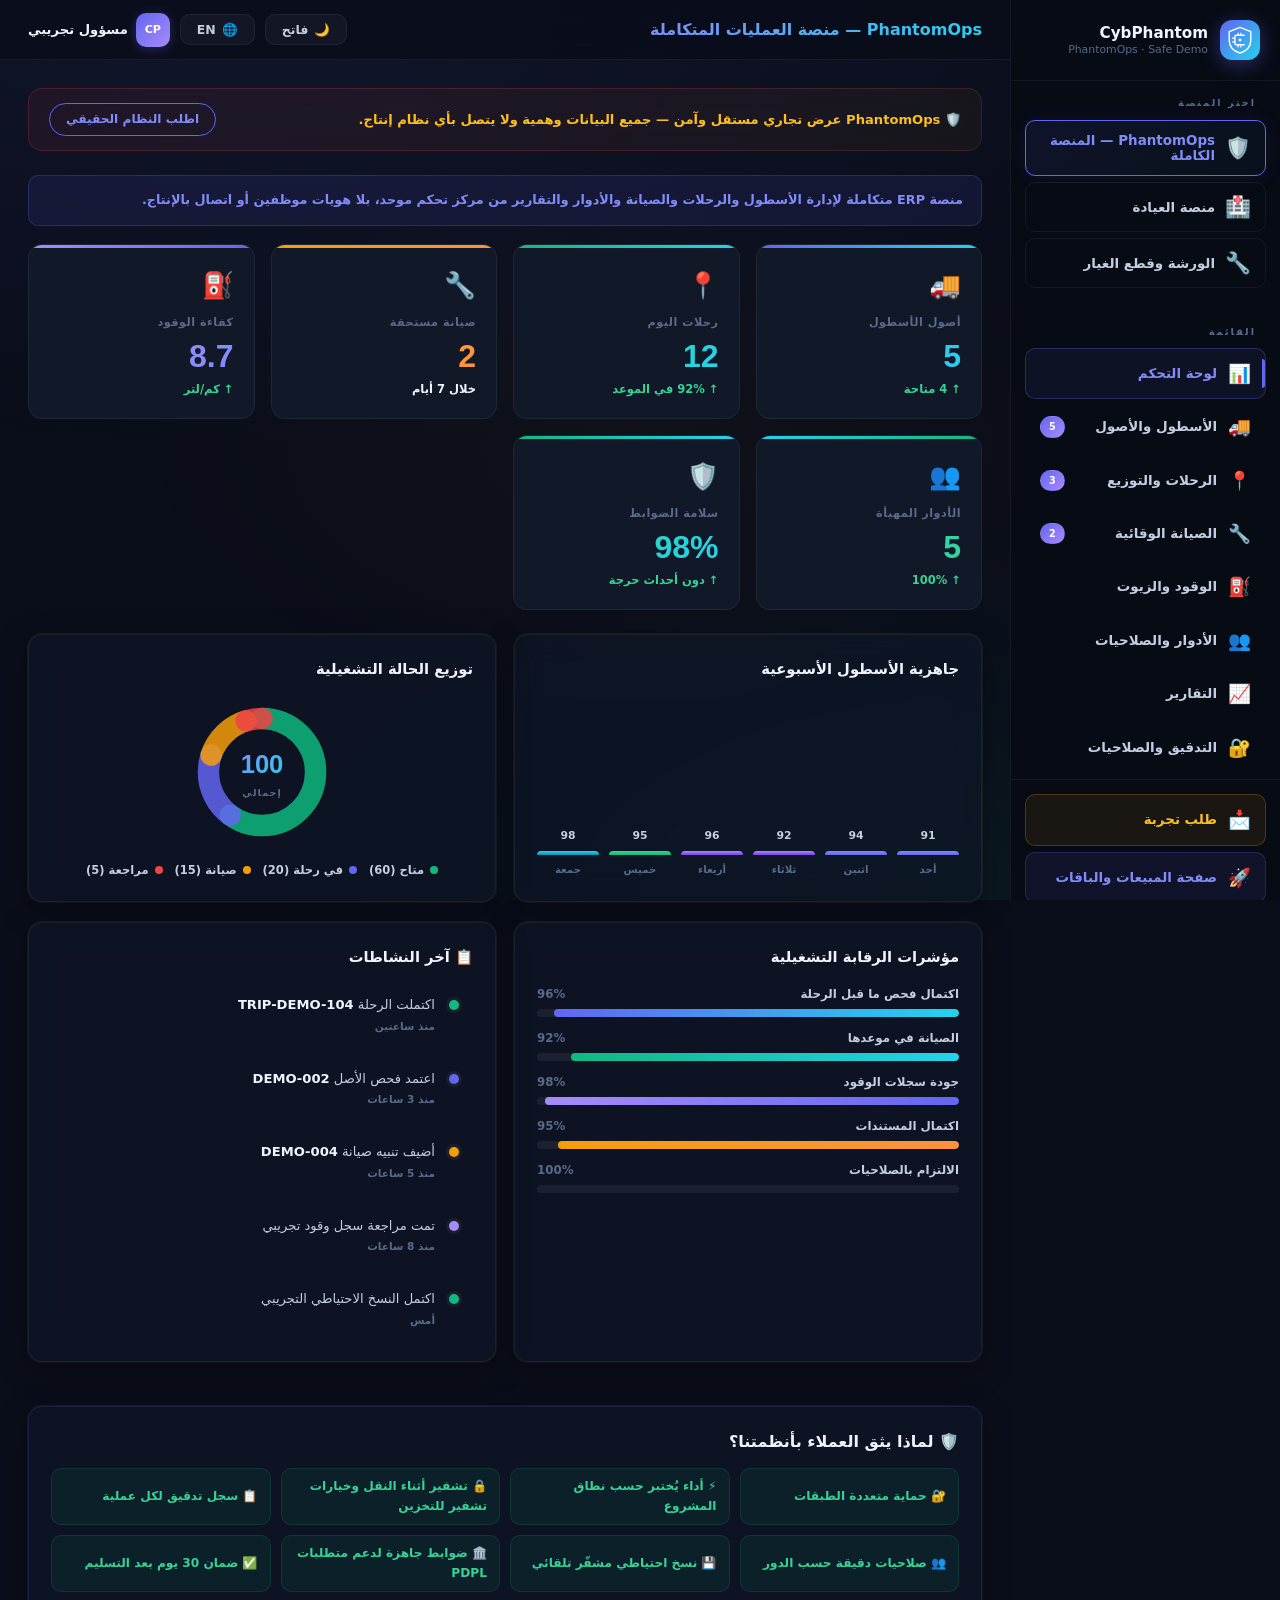
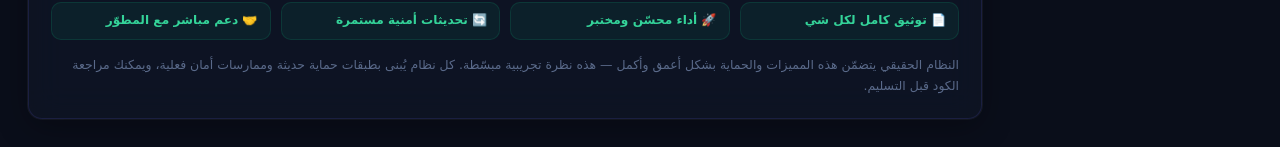
==== commit 7329c47c: "Feature the complete PhantomOps demo and remove identity-like data" ====
--- a/demo.html
+++ b/demo.html
@@ -4,7 +4,7 @@
 <meta charset="UTF-8">
 <meta name="viewport" content="width=device-width, initial-scale=1.0">
 <title>PhantomOps — Complete ERP Demo | CybPhantom</title>
-<meta name="description" content="PhantomOps is CybPhantom's safe, interactive ERP and operations showcase for fleet, trips, maintenance, fuel, workforce, reporting, and audit controls. All data is fictional.">
+<meta name="description" content="PhantomOps is CybPhantom's safe, interactive ERP showcase for fleet, trips, maintenance, fuel, role controls, reporting, and audit. All records are synthetic and contain no employee identities.">
 <meta name="robots" content="noindex, nofollow">
 <meta name="theme-color" content="#0a0e1a">
 <meta http-equiv="Content-Security-Policy" content="default-src 'self'; script-src 'self' 'unsafe-inline'; style-src 'self' 'unsafe-inline' https://fonts.googleapis.com; font-src https://fonts.gstatic.com; img-src 'self' data:; connect-src 'none'; object-src 'none'; base-uri 'self'; form-action 'none'; upgrade-insecure-requests">
@@ -494,7 +494,7 @@
     {id:'trips',icon:'📍',label:function(){return t('الرحلات والتوزيع','Trips & Dispatch')},badge:'3'},
     {id:'maintenance',icon:'🔧',label:function(){return t('الصيانة الوقائية','Maintenance')},badge:'2'},
     {id:'fuel',icon:'⛽',label:function(){return t('الوقود والزيوت','Fuel & Oils')}},
-    {id:'employees',icon:'👥',label:function(){return t('القوى العاملة','Workforce')}},
+    {id:'employees',icon:'👥',label:function(){return t('الأدوار والصلاحيات','Roles & Access')}},
     {id:'reports',icon:'📈',label:function(){return t('التقارير','Reports')}},
     {id:'audit',icon:'🔐',label:function(){return t('التدقيق والصلاحيات','Audit & Access')}},
   ]},
@@ -516,52 +516,52 @@
 };
 
 var DATA={erp:{orders:[
-  {id:'#ORD-1042',c:function(){return t('شركة النجم','Al-Najm Co.')},a:'12,500',s:'completed',d:'2026-06-24'},
-  {id:'#ORD-1041',c:function(){return t('مؤسسة الفجر','Al-Fajr Est.')},a:'8,200',s:'progress',d:'2026-06-23'},
-  {id:'#ORD-1040',c:function(){return t('متجر الأمل','Al-Amal Store')},a:'3,750',s:'quote',d:'2026-06-23'},
-  {id:'#ORD-1039',c:function(){return t('مصنع الرياض','Riyadh Factory')},a:'22,000',s:'completed',d:'2026-06-22'},
-  {id:'#ORD-1038',c:function(){return t('شركة البناء','Construction Co.')},a:'15,800',s:'progress',d:'2026-06-22'},
-  {id:'#ORD-1037',c:function(){return t('مجموعة السلام','Al-Salam Group')},a:'6,400',s:'new',d:'2026-06-21'},
-  {id:'#ORD-1036',c:function(){return t('مؤسسة التقنية','Tech Est.')},a:'9,100',s:'completed',d:'2026-06-20'},
-  {id:'#ORD-1035',c:function(){return t('شركة الخليج','Gulf Co.')},a:'4,500',s:'cancelled',d:'2026-06-19'},
-  {id:'#ORD-1034',c:function(){return t('مؤسسة الوفاء','Al-Wafa Est.')},a:'18,300',s:'completed',d:'2026-06-18'},
-  {id:'#ORD-1033',c:function(){return t('شركة المستقبل','Future Co.')},a:'7,900',s:'progress',d:'2026-06-17'},
+  {id:'#ORD-1042',c:function(){return 'DEMO-CLIENT-A'},a:'12,500',s:'completed',d:'2026-06-24'},
+  {id:'#ORD-1041',c:function(){return 'DEMO-CLIENT-B'},a:'8,200',s:'progress',d:'2026-06-23'},
+  {id:'#ORD-1040',c:function(){return 'DEMO-CLIENT-C'},a:'3,750',s:'quote',d:'2026-06-23'},
+  {id:'#ORD-1039',c:function(){return 'DEMO-CLIENT-D'},a:'22,000',s:'completed',d:'2026-06-22'},
+  {id:'#ORD-1038',c:function(){return 'DEMO-CLIENT-E'},a:'15,800',s:'progress',d:'2026-06-22'},
+  {id:'#ORD-1037',c:function(){return 'DEMO-CLIENT-F'},a:'6,400',s:'new',d:'2026-06-21'},
+  {id:'#ORD-1036',c:function(){return 'DEMO-CLIENT-G'},a:'9,100',s:'completed',d:'2026-06-20'},
+  {id:'#ORD-1035',c:function(){return 'DEMO-CLIENT-H'},a:'4,500',s:'cancelled',d:'2026-06-19'},
+  {id:'#ORD-1034',c:function(){return 'DEMO-CLIENT-I'},a:'18,300',s:'completed',d:'2026-06-18'},
+  {id:'#ORD-1033',c:function(){return 'DEMO-CLIENT-J'},a:'7,900',s:'progress',d:'2026-06-17'},
 ],customers:[
-  {n:function(){return t('شركة النجم','Al-Najm Co.')},e:'name@example.com',p:'055****567',o:8,tot:'98,500'},
-  {n:function(){return t('مؤسسة الفجر','Al-Fajr Est.')},e:'client@example.com',p:'055****543',o:5,tot:'45,200'},
-  {n:function(){return t('متجر الأمل','Al-Amal Store')},e:'ops@example.com',p:'055****789',o:12,tot:'125,000'},
-  {n:function(){return t('مصنع الرياض','Riyadh Factory')},e:'driver@example.com',p:'055****321',o:3,tot:'66,000'},
-  {n:function(){return t('شركة البناء','Construction Co.')},e:'client@example.com',p:'055****678',o:6,tot:'82,300'},
-  {n:function(){return t('مجموعة السلام','Al-Salam Group')},e:'ops@example.com',p:'055****456',o:4,tot:'51,600'},
+  {n:function(){return 'DEMO-CLIENT-A'},o:8,tot:'98,500'},
+  {n:function(){return 'DEMO-CLIENT-B'},o:5,tot:'45,200'},
+  {n:function(){return 'DEMO-CLIENT-C'},o:12,tot:'125,000'},
+  {n:function(){return 'DEMO-CLIENT-D'},o:3,tot:'66,000'},
+  {n:function(){return 'DEMO-CLIENT-E'},o:6,tot:'82,300'},
+  {n:function(){return 'DEMO-CLIENT-F'},o:4,tot:'51,600'},
 ],tasks:[
   {tt:function(){return t('مراجعة عرض سعر #1040','Review quote #1040')},as:function(){return t('الفريق أ','Team A')},pr:'high',st:'progress'},
-  {tt:function(){return t('تسليم طلب #1039','Deliver order #1039')},as:function(){return t('فهد','Fahd')},pr:'medium',st:'done'},
-  {tt:function(){return t('اتصال متابعة - الفجر','Follow-up call - Al-Fajr')},as:function(){return t('سارة','Sara')},pr:'low',st:'todo'},
-  {tt:function(){return t('تحديث التقرير الشهري','Update monthly report')},as:function(){return t('نورة','Noura')},pr:'medium',st:'progress'},
-  {tt:function(){return t('فحص المخزون','Inventory check')},as:function(){return t('خالد','Khalid')},pr:'high',st:'todo'},
+  {tt:function(){return t('تسليم طلب #1039','Deliver order #1039')},as:function(){return t('الفريق ب','Team B')},pr:'medium',st:'done'},
+  {tt:function(){return t('متابعة DEMO-CLIENT-B','Follow up DEMO-CLIENT-B')},as:function(){return t('الفريق أ','Team A')},pr:'low',st:'todo'},
+  {tt:function(){return t('تحديث التقرير الشهري','Update monthly report')},as:function(){return t('الفريق ج','Team C')},pr:'medium',st:'progress'},
+  {tt:function(){return t('فحص المخزون','Inventory check')},as:function(){return t('الفريق ب','Team B')},pr:'high',st:'todo'},
 ],users:[
-  {n:function(){return t('CybPhantom','CybPhantom')},r:function(){return t('مدير النظام','System Admin')},s:'active',l:'2026-06-24 09:15'},
-  {n:function(){return t('فهد العمري','Fahd Alomari')},r:function(){return t('مدير المبيعات','Sales Manager')},s:'active',l:'2026-06-24 08:30'},
-  {n:function(){return t('سارة الحربي','Sara Alharbi')},r:function(){return t('خدمة عملاء','Support')},s:'active',l:'2026-06-23 16:45'},
-  {n:function(){return t('نورة الدوسري','Noura Aldosari')},r:function(){return t('محاسبة','Accountant')},s:'away',l:'2026-06-22 14:00'},
-  {n:function(){return t('خالد الشمري','Khalid Alshammari')},r:function(){return t('مشرف مستودع','Warehouse Sup.')},s:'active',l:'2026-06-24 07:50'},
+  {n:function(){return 'ROLE-DEMO-ADMIN'},r:function(){return t('إدارة النظام','System administration')},s:'active',l:'2026-06-24 09:15'},
+  {n:function(){return 'ROLE-DEMO-OPS'},r:function(){return t('إدارة التشغيل','Operations management')},s:'active',l:'2026-06-24 08:30'},
+  {n:function(){return 'ROLE-DEMO-SERVICE'},r:function(){return t('الخدمة والمتابعة','Service operations')},s:'active',l:'2026-06-23 16:45'},
+  {n:function(){return 'ROLE-DEMO-FIN'},r:function(){return t('الرقابة المالية','Financial control')},s:'away',l:'2026-06-22 14:00'},
+  {n:function(){return 'ROLE-DEMO-STOCK'},r:function(){return t('رقابة المخزون','Inventory control')},s:'active',l:'2026-06-24 07:50'},
 ]},
 clinic:{appointments:[
-  {p:function(){return t('مراجع تجريبي','Demo Patient')},sv:function(){return t('كشف عام','General Checkup')},d:'2026-06-25',tm:'09:00',s:'confirmed'},
-  {p:function(){return t('سارة خ.','Sara K.')},sv:function(){return t('أسنان - تنظيف','Dental Cleaning')},d:'2026-06-25',tm:'10:30',s:'pending'},
-  {p:function(){return t('فهد ع.','Fahd A.')},sv:function(){return t('عيون','Ophthalmology')},d:'2026-06-26',tm:'11:00',s:'scheduled'},
-  {p:function(){return t('نورة ر.','Noura R.')},sv:function(){return t('جلدية','Dermatology')},d:'2026-06-24',tm:'14:00',s:'completed'},
-  {p:function(){return t('محمد س.','Mohammed S.')},sv:function(){return t('باطنية','Internal Med.')},d:'2026-06-25',tm:'15:30',s:'confirmed'},
-  {p:function(){return t('هند ق.','Hind Q.')},sv:function(){return t('أطفال','Pediatrics')},d:'2026-06-26',tm:'09:30',s:'pending'},
-  {p:function(){return t('ريم ع.','Reem A.')},sv:function(){return t('نساء وولادة','OB/GYN')},d:'2026-06-26',tm:'12:00',s:'confirmed'},
-  {p:function(){return t('عبدالله ح.','Abdullah H.')},sv:function(){return t('عظام','Orthopedics')},d:'2026-06-27',tm:'10:00',s:'scheduled'},
+  {p:function(){return 'PAT-DEMO-001'},sv:function(){return t('كشف عام','General Checkup')},d:'2026-06-25',tm:'09:00',s:'confirmed'},
+  {p:function(){return 'PAT-DEMO-002'},sv:function(){return t('أسنان - تنظيف','Dental Cleaning')},d:'2026-06-25',tm:'10:30',s:'pending'},
+  {p:function(){return 'PAT-DEMO-003'},sv:function(){return t('عيون','Ophthalmology')},d:'2026-06-26',tm:'11:00',s:'scheduled'},
+  {p:function(){return 'PAT-DEMO-004'},sv:function(){return t('جلدية','Dermatology')},d:'2026-06-24',tm:'14:00',s:'completed'},
+  {p:function(){return 'PAT-DEMO-005'},sv:function(){return t('باطنية','Internal Med.')},d:'2026-06-25',tm:'15:30',s:'confirmed'},
+  {p:function(){return 'PAT-DEMO-006'},sv:function(){return t('أطفال','Pediatrics')},d:'2026-06-26',tm:'09:30',s:'pending'},
+  {p:function(){return 'PAT-DEMO-007'},sv:function(){return t('نساء وولادة','OB/GYN')},d:'2026-06-26',tm:'12:00',s:'confirmed'},
+  {p:function(){return 'PAT-DEMO-008'},sv:function(){return t('عظام','Orthopedics')},d:'2026-06-27',tm:'10:00',s:'scheduled'},
 ],patients:[
-  {n:function(){return t('عميل تجريبي','Demo Customer')},a:35,p:'05*******',v:4,l:'2026-06-24'},
-  {n:function(){return t('سارة خالد','Sara Khalid')},a:28,p:'055****43',v:2,l:'2026-06-20'},
-  {n:function(){return t('فهد عبدالله','Fahd Abdullah')},a:42,p:'055****89',v:6,l:'2026-06-18'},
-  {n:function(){return t('نورة راشد','Noura Rashid')},a:31,p:'055****21',v:3,l:'2026-06-24'},
-  {n:function(){return t('محمد سعود','Mohammed Saud')},a:55,p:'055****78',v:8,l:'2026-06-25'},
-  {n:function(){return t('هند قاسم','Hind Qasem')},a:24,p:'055****34',v:1,l:'2026-06-26'},
+  {n:function(){return 'PAT-DEMO-001'},v:4,l:'2026-06-24'},
+  {n:function(){return 'PAT-DEMO-002'},v:2,l:'2026-06-20'},
+  {n:function(){return 'PAT-DEMO-003'},v:6,l:'2026-06-18'},
+  {n:function(){return 'PAT-DEMO-004'},v:3,l:'2026-06-24'},
+  {n:function(){return 'PAT-DEMO-005'},v:8,l:'2026-06-25'},
+  {n:function(){return 'PAT-DEMO-006'},v:1,l:'2026-06-26'},
 ],services:[
   {n:function(){return t('كشف عام','General Checkup')},pr:'150',dur:'30',act:true},
   {n:function(){return t('أسنان - تنظيف','Dental Cleaning')},pr:'200',dur:'45',act:true},
@@ -573,19 +573,19 @@
   {n:function(){return t('عظام','Orthopedics')},pr:'220',dur:'25',act:false},
 ]},
 workshop:{jobs:[
-  {id:'#W-301',v:function(){return t('كامري 2024','Camry 2024')},sv:function(){return t('تغيير زيت + فلتر','Oil + Filter')},s:'ready',d:'2026-06-24',tc:function(){return t('عبدالله','Abdullah')}},
-  {id:'#W-300',v:function(){return t('هايلكس 2023','Hilux 2023')},sv:function(){return t('فحص شامل','Full Inspection')},s:'progress',d:'2026-06-26',tc:function(){return t('سعود','Saud')}},
-  {id:'#W-299',v:function(){return t('باترول 2022','Patrol 2022')},sv:function(){return t('تبديل بريك','Brake Replace')},s:'parts',d:'2026-06-28',tc:function(){return t('فيصل','Faisal')}},
-  {id:'#W-298',v:function(){return t('اكورد 2025','Accord 2025')},sv:function(){return t('كهرباء','Electrical')},s:'hold',d:'—',tc:function(){return t('عبدالله','Abdullah')}},
-  {id:'#W-297',v:function(){return t('لاندكروزر 2023','Land Cruiser 2023')},sv:function(){return t('ميكانيك عام','General Mech.')},s:'ready',d:'2026-06-24',tc:function(){return t('سعود','Saud')}},
-  {id:'#W-296',v:function(){return t('سوناتا 2024','Sonata 2024')},sv:function(){return t('تكييف','A/C Service')},s:'progress',d:'2026-06-25',tc:function(){return t('فيصل','Faisal')}},
-  {id:'#W-295',v:function(){return t('راف فور 2024','RAV4 2024')},sv:function(){return t('سمكرة ودهان','Body & Paint')},s:'progress',d:'2026-06-27',tc:function(){return t('عبدالله','Abdullah')}},
+  {id:'#W-301',v:function(){return 'VEH-DEMO-001'},sv:function(){return t('تغيير زيت + فلتر','Oil + Filter')},s:'ready',d:'2026-06-24',tc:function(){return t('المسار أ','Bay A')}},
+  {id:'#W-300',v:function(){return 'VEH-DEMO-002'},sv:function(){return t('فحص شامل','Full Inspection')},s:'progress',d:'2026-06-26',tc:function(){return t('المسار ب','Bay B')}},
+  {id:'#W-299',v:function(){return 'VEH-DEMO-003'},sv:function(){return t('تبديل فرامل','Brake Replace')},s:'parts',d:'2026-06-28',tc:function(){return t('المسار ج','Bay C')}},
+  {id:'#W-298',v:function(){return 'VEH-DEMO-004'},sv:function(){return t('كهرباء','Electrical')},s:'hold',d:'—',tc:function(){return t('المسار أ','Bay A')}},
+  {id:'#W-297',v:function(){return 'VEH-DEMO-005'},sv:function(){return t('ميكانيك عام','General Mech.')},s:'ready',d:'2026-06-24',tc:function(){return t('المسار ب','Bay B')}},
+  {id:'#W-296',v:function(){return 'VEH-DEMO-006'},sv:function(){return t('تكييف','A/C Service')},s:'progress',d:'2026-06-25',tc:function(){return t('المسار ج','Bay C')}},
+  {id:'#W-295',v:function(){return 'VEH-DEMO-007'},sv:function(){return t('سمكرة ودهان','Body & Paint')},s:'progress',d:'2026-06-27',tc:function(){return t('المسار أ','Bay A')}},
 ],vehicles:[
-  {pl:'ABC 1234',mk:function(){return t('تويوتا كامري 2024','Toyota Camry 2024')},ow:function(){return t('محمد ع.','Mohammed A.')},vi:3,l:'2026-06-24'},
-  {pl:'DEF 5678',mk:function(){return t('تويوتا هايلكس 2023','Toyota Hilux 2023')},ow:function(){return t('خالد س.','Khalid S.')},vi:5,l:'2026-06-22'},
-  {pl:'GHI 9012',mk:function(){return t('نيسان باترول 2022','Nissan Patrol 2022')},ow:function(){return t('فهد م.','Fahd M.')},vi:2,l:'2026-06-20'},
-  {pl:'JKL 3456',mk:function(){return t('هوندا اكورد 2025','Honda Accord 2025')},ow:function(){return t('سعد ح.','Saad H.')},vi:1,l:'2026-06-18'},
-  {pl:'MNO 7890',mk:function(){return t('تويوتا لاندكروزر 2023','Toyota LC 2023')},ow:function(){return t('عبدالرحمن ن.','Abdulrahman N.')},vi:4,l:'2026-06-24'},
+  {pl:'VEH-DEMO-001',mk:function(){return t('مركبة تجريبية أ','Demo Vehicle A')},ow:function(){return 'DEMO-OWNER-A'},vi:3,l:'2026-06-24'},
+  {pl:'VEH-DEMO-002',mk:function(){return t('مركبة تجريبية ب','Demo Vehicle B')},ow:function(){return 'DEMO-OWNER-B'},vi:5,l:'2026-06-22'},
+  {pl:'VEH-DEMO-003',mk:function(){return t('مركبة تجريبية ج','Demo Vehicle C')},ow:function(){return 'DEMO-OWNER-C'},vi:2,l:'2026-06-20'},
+  {pl:'VEH-DEMO-004',mk:function(){return t('مركبة تجريبية د','Demo Vehicle D')},ow:function(){return 'DEMO-OWNER-D'},vi:1,l:'2026-06-18'},
+  {pl:'VEH-DEMO-005',mk:function(){return t('مركبة تجريبية هـ','Demo Vehicle E')},ow:function(){return 'DEMO-OWNER-E'},vi:4,l:'2026-06-24'},
 ],parts:[
   {n:function(){return t('فلتر زيت تويوتا','Toyota Oil Filter')},sku:'TF-OIL-042',q:24,pr:'35',s:'instock'},
   {n:function(){return t('بريك أمامي نيسان','Nissan Front Brake')},sku:'NB-FBP-018',q:8,pr:'180',s:'low'},
@@ -705,12 +705,12 @@
   if(currentPage==='maintenance')return phantomMaintenance();if(currentPage==='fuel')return phantomFuel();if(currentPage==='employees')return phantomEmployees();
   if(currentPage==='reports')return phantomReports();if(currentPage==='audit')return phantomAudit();return''}
 function erpDash(){
-  var h='<div style="background:var(--accent-bg);border:1px solid rgba(99,102,241,.25);border-radius:var(--radius-sm);padding:14px 18px;font-size:.8rem;color:var(--accent2);font-weight:700;margin-bottom:18px">'+esc(t('منصة ERP متكاملة لإدارة الأسطول والرحلات والصيانة والموارد والتقارير من مركز تحكم موحد.','A complete ERP showcase for fleet, trips, maintenance, workforce, and reporting from one control center.'))+'</div><div class="stats-grid">';
+  var h='<div style="background:var(--accent-bg);border:1px solid rgba(99,102,241,.25);border-radius:var(--radius-sm);padding:14px 18px;font-size:.8rem;color:var(--accent2);font-weight:700;margin-bottom:18px">'+esc(t('منصة ERP متكاملة لإدارة الأسطول والرحلات والصيانة والأدوار والتقارير من مركز تحكم موحد، بلا هويات موظفين أو اتصال بالإنتاج.','A complete ERP showcase for fleet, trips, maintenance, role controls, and reporting from one control center, with no employee identities or production connection.'))+'</div><div class="stats-grid">';
   h+=sc('🚚',t('أصول الأسطول','Fleet Assets'),'5','blue','4 '+t('متاحة','available'),'up');
   h+=sc('📍',t('رحلات اليوم','Trips Today'),'12','green','92% '+t('في الموعد','on time'),'up');
   h+=sc('🔧',t('صيانة مستحقة','Maintenance Due'),'2','gold',t('خلال 7 أيام','within 7 days'),'');
   h+=sc('⛽',t('كفاءة الوقود','Fuel Efficiency'),'8.7','purple',t('كم/لتر','km/L'),'up');
-  h+=sc('👥',t('الموظفون النشطون','Active Staff'),'5','cyan','100%','up');
+  h+=sc('👥',t('الأدوار المهيأة','Configured Roles'),'5','cyan','100%','up');
   h+=sc('🛡️',t('سلامة الضوابط','Control Health'),'98%','green',t('دون أحداث حرجة','no critical events'),'up');
   h+='</div><div class="two-col">';
   h+=bc(t('جاهزية الأسطول الأسبوعية','Weekly Fleet Availability'),[
@@ -731,12 +731,12 @@
   h+='</div>';return h}
 function erpOrders(){var r='';DATA.erp.orders.forEach(function(o){r+='<tr><td><strong>'+esc(o.id)+'</strong></td><td>'+esc(o.c())+'</td><td style="font-family:Inter,sans-serif;font-weight:700">'+esc(o.a)+' SAR</td><td>'+sb(o.s)+'</td><td>'+esc(o.d)+'</td></tr>'});
   return tc(t('الطلبات','Orders'),[t('رقم','#'),t('العميل','Customer'),t('المبلغ','Amount'),t('الحالة','Status'),t('التاريخ','Date')],r,DATA.erp.orders.length,true)}
-function erpCust(){var r='';DATA.erp.customers.forEach(function(c){r+='<tr><td><strong>'+esc(c.n())+'</strong></td><td>'+esc(c.e)+'</td><td style="direction:ltr">'+esc(c.p)+'</td><td>'+esc(c.o)+'</td><td style="font-family:Inter,sans-serif;font-weight:700">'+esc(c.tot)+' SAR</td></tr>'});
-  return tc(t('العملاء','Customers'),[t('الاسم','Name'),t('البريد','Email'),t('الجوال','Phone'),t('الطلبات','Orders'),t('الإجمالي','Total')],r,DATA.erp.customers.length,true)}
+function erpCust(){var r='';DATA.erp.customers.forEach(function(c){r+='<tr><td><strong>'+esc(c.n())+'</strong></td><td>'+esc(c.o)+'</td><td style="font-family:Inter,sans-serif;font-weight:700">'+esc(c.tot)+' SAR</td></tr>'});
+  return tc(t('سجلات تجريبية','Demo records'),[t('المعرّف','Identifier'),t('الطلبات','Orders'),t('الإجمالي','Total')],r,DATA.erp.customers.length,true)}
 function erpTasks(){var r='';DATA.erp.tasks.forEach(function(tk){r+='<tr><td>'+esc(tk.tt())+'</td><td>'+esc(tk.as())+'</td><td>'+sb(tk.pr)+'</td><td>'+sb(tk.st)+'</td></tr>'});
   return tc(t('المهام','Tasks'),[t('المهمة','Task'),t('المسؤول','Assignee'),t('الأولوية','Priority'),t('الحالة','Status')],r,DATA.erp.tasks.length,true)}
 function erpUsers(){var r='';DATA.erp.users.forEach(function(u){r+='<tr><td><strong>'+esc(u.n())+'</strong></td><td>'+esc(u.r())+'</td><td>'+sb(u.s)+'</td><td style="font-family:Inter,sans-serif;font-size:.78rem">'+esc(u.l)+'</td></tr>'});
-  return tc(t('المستخدمون','Users'),[t('الاسم','Name'),t('الدور','Role'),t('الحالة','Status'),t('آخر دخول','Last Login')],r,DATA.erp.users.length,false)}
+  return tc(t('أدوار تجريبية','Demo roles'),[t('رمز الدور','Role code'),t('النطاق','Scope'),t('الحالة','Status'),t('آخر نشاط تجريبي','Last demo activity')],r,DATA.erp.users.length,false)}
 function erpRep(){var h='<div class="two-col">';
   h+=bc(t('الإيرادات الشهرية (K SAR)','Monthly Revenue (K SAR)'),[{l:t('يناير','Jan'),v:52,c:'green'},{l:t('فبراير','Feb'),v:48,c:'green'},{l:t('مارس','Mar'),v:65,c:'cyan'},{l:t('أبريل','Apr'),v:71,c:'cyan'},{l:t('مايو','May'),v:84,c:'gold'},{l:t('يونيو','Jun'),v:96,c:'blue'}]);
   h+=dc(t('مصادر العملاء','Customer Sources'),[{l:'WhatsApp',v:40,clr:'#25D366'},{l:t('البريد','Email'),v:25,clr:'var(--accent)'},{l:t('الهاتف','Phone'),v:20,clr:'var(--gold)'},{l:t('الموقع','Website'),v:15,clr:'var(--purple)'}]);
@@ -783,16 +783,16 @@
 ],r='';rows.forEach(function(v){var st=v[4]===t('مطابق','Verified')?sb('completed'):sb('pending');r+='<tr><td><strong>'+esc(v[0])+'</strong></td><td>'+esc(v[1])+'</td><td>'+esc(v[2])+' L</td><td>'+esc(v[3])+' km/L</td><td>'+st+'</td></tr>'});
   return tc(t('الوقود والزيوت — سجلات وهمية','Fuel & Oils — Fictional Records'),[t('السجل','Record'),t('الأصل','Asset'),t('الكمية','Volume'),t('الكفاءة','Efficiency'),t('التحقق','Verification')],r,rows.length,true)}
 function phantomEmployees(){var rows=[
-  ['EMP-DEMO-01',t('مشرف عمليات','Operations Supervisor'),t('الفريق أ','Team A'),t('نشط','Active')],
-  ['EMP-DEMO-02',t('منسق رحلات','Dispatch Coordinator'),t('الفريق أ','Team A'),t('نشط','Active')],
-  ['EMP-DEMO-03',t('فني صيانة','Maintenance Technician'),t('الفريق ب','Team B'),t('نشط','Active')],
-  ['EMP-DEMO-04',t('محلل بيانات','Data Analyst'),t('الفريق ب','Team B'),t('نشط','Active')],
-  ['EMP-DEMO-05',t('مراقب جودة','Quality Controller'),t('الفريق ج','Team C'),t('نشط','Active')]
+  ['ROLE-DEMO-OPS',t('إدارة التشغيل','Operations management'),t('التشغيل اليومي','Daily operations'),t('نشط','Active')],
+  ['ROLE-DEMO-DISPATCH',t('تنسيق الرحلات','Dispatch coordination'),t('الرحلات فقط','Trips only'),t('نشط','Active')],
+  ['ROLE-DEMO-MAINT',t('إدارة الصيانة','Maintenance management'),t('أوامر العمل','Work orders'),t('نشط','Active')],
+  ['ROLE-DEMO-ANALYTICS',t('قراءة التقارير','Report access'),t('قراءة فقط','Read only'),t('نشط','Active')],
+  ['ROLE-DEMO-AUDIT',t('مراجعة الضوابط','Control review'),t('سجل التدقيق','Audit trail'),t('نشط','Active')]
 ],r='';rows.forEach(function(v){r+='<tr><td><strong>'+esc(v[0])+'</strong></td><td>'+esc(v[1])+'</td><td>'+esc(v[2])+'</td><td>'+sb('active')+'</td></tr>'});
-  return tc(t('القوى العاملة — هويات تجريبية','Workforce — Demo Identities'),[t('المعرّف','ID'),t('الدور','Role'),t('الفريق','Team'),t('الحالة','Status')],r,rows.length,true)}
+  return tc(t('مصفوفة الأدوار التجريبية — بلا هويات موظفين','Demo Role Matrix — No Employee Identities'),[t('رمز الدور','Role code'),t('الوظيفة','Function'),t('نطاق الوصول','Access scope'),t('الحالة','Status')],r,rows.length,true)}
 function phantomReports(){var h='<div class="two-col">';
   h+=bc(t('تكلفة التشغيل الشهرية — مؤشر نسبي','Monthly Operating Cost — Indexed'),[{l:t('فبراير','Feb'),v:78,c:'gold'},{l:t('مارس','Mar'),v:72,c:'gold'},{l:t('أبريل','Apr'),v:69,c:'green'},{l:t('مايو','May'),v:66,c:'green'},{l:t('يونيو','Jun'),v:63,c:'cyan'},{l:t('يوليو','Jul'),v:61,c:'blue'}]);
-  h+=dc(t('اكتمال البيانات','Data Completeness'),[{l:t('الأسطول','Fleet'),v:99,clr:'var(--green)'},{l:t('الصيانة','Maintenance'),v:96,clr:'var(--accent)'},{l:t('الوقود','Fuel'),v:94,clr:'var(--gold)'},{l:t('الموظفون','Workforce'),v:100,clr:'var(--cyan)'}]);
+  h+=dc(t('اكتمال البيانات','Data Completeness'),[{l:t('الأسطول','Fleet'),v:99,clr:'var(--green)'},{l:t('الصيانة','Maintenance'),v:96,clr:'var(--accent)'},{l:t('الوقود','Fuel'),v:94,clr:'var(--gold)'},{l:t('الأدوار','Roles'),v:100,clr:'var(--cyan)'}]);
   h+='</div><div class="chart-card glass"><div class="chart-title">'+esc(t('مؤشرات الأداء التنفيذية','Executive KPIs'))+'</div>';
   h+=pb(t('جاهزية الأسطول','Fleet Availability'),95,'green','95%');h+=pb(t('الرحلات في الموعد','On-time Trips'),92,'blue','92%');h+=pb(t('إغلاق الصيانة في الموعد','Maintenance SLA'),90,'purple','90%');h+=pb(t('جودة السجلات','Record Quality'),98,'cyan','98%');h+='</div>';return h}
 function phantomAudit(){var rows=[
@@ -820,15 +820,15 @@
   h+='<div class="chart-card glass"><div class="chart-title">'+esc(t('توزيع التخصصات','Department Split'))+'</div>';
   h+=pb(t('كشف عام','General'),35,'blue');h+=pb(t('أسنان','Dental'),22,'green');h+=pb(t('عيون','Eye'),15,'purple');h+=pb(t('جلدية','Derm'),12,'gold');h+=pb(t('باطنية','Internal'),10,'cyan');h+=pb(t('أخرى','Other'),6,'red');
   h+='</div></div>';
-  h+=ac([{d:'green',t:t('اكتمل موعد <strong>نورة ر.</strong>','Appt. <strong>Noura R.</strong> done'),tm:t('منذ ساعة','1h ago')},
-    {d:'blue',t:t('موعد جديد <strong>محمد س.</strong>','New appt. <strong>Mohammed S.</strong>'),tm:t('منذ 3 ساعات','3h ago')},
-    {d:'gold',t:t('تأجيل <strong>هند ق.</strong>','<strong>Hind Q.</strong> rescheduled'),tm:t('منذ 5 ساعات','5h ago')},
-    {d:'purple',t:t('تسجيل مريض جديد <strong>ريم ع.</strong>','New patient <strong>Reem A.</strong>'),tm:t('منذ 6 ساعات','6h ago')}]);
+  h+=ac([{d:'green',t:t('اكتمل الموعد <strong>PAT-DEMO-004</strong>','Appointment <strong>PAT-DEMO-004</strong> completed'),tm:t('منذ ساعة','1h ago')},
+    {d:'blue',t:t('موعد جديد <strong>PAT-DEMO-005</strong>','New appointment <strong>PAT-DEMO-005</strong>'),tm:t('منذ 3 ساعات','3h ago')},
+    {d:'gold',t:t('تأجيل <strong>PAT-DEMO-006</strong>','<strong>PAT-DEMO-006</strong> rescheduled'),tm:t('منذ 5 ساعات','5h ago')},
+    {d:'purple',t:t('إضافة سجل اصطناعي <strong>PAT-DEMO-007</strong>','Synthetic record <strong>PAT-DEMO-007</strong> added'),tm:t('منذ 6 ساعات','6h ago')}]);
   return h}
 function clAppt(){var r='';DATA.clinic.appointments.forEach(function(a){r+='<tr><td><strong>'+esc(a.p())+'</strong></td><td>'+esc(a.sv())+'</td><td>'+esc(a.d)+'</td><td>'+esc(a.tm)+'</td><td>'+sb(a.s)+'</td></tr>'});
   return tc(t('المواعيد','Appointments'),[t('المريض','Patient'),t('الخدمة','Service'),t('التاريخ','Date'),t('الوقت','Time'),t('الحالة','Status')],r,DATA.clinic.appointments.length,true)}
-function clPat(){var r='';DATA.clinic.patients.forEach(function(p){r+='<tr><td><strong>'+esc(p.n())+'</strong></td><td>'+esc(p.a)+'</td><td style="direction:ltr">'+esc(p.p)+'</td><td>'+esc(p.v)+'</td><td>'+esc(p.l)+'</td></tr>'});
-  return tc(t('المرضى','Patients'),[t('الاسم','Name'),t('العمر','Age'),t('الجوال','Phone'),t('الزيارات','Visits'),t('آخر زيارة','Last Visit')],r,DATA.clinic.patients.length,true)}
+function clPat(){var r='';DATA.clinic.patients.forEach(function(p){r+='<tr><td><strong>'+esc(p.n())+'</strong></td><td>'+esc(p.v)+'</td><td>'+esc(p.l)+'</td></tr>'});
+  return tc(t('سجلات حالات اصطناعية','Synthetic case records'),[t('المعرّف','Identifier'),t('الزيارات','Visits'),t('آخر زيارة','Last Visit')],r,DATA.clinic.patients.length,true)}
 function clSvc(){var r='';DATA.clinic.services.forEach(function(s){var st=s.act?sb('active'):'<span class="badge badge-gray"><span class="badge-dot"></span>'+esc(t('معطّل','Inactive'))+'</span>';
   r+='<tr><td><strong>'+esc(s.n())+'</strong></td><td>'+esc(s.pr)+' SAR</td><td>'+esc(s.dur)+' '+esc(t('دقيقة','min'))+'</td><td>'+st+'</td></tr>'});
   return tc(t('الخدمات','Services'),[t('الخدمة','Service'),t('السعر','Price'),t('المدة','Duration'),t('الحالة','Status')],r,DATA.clinic.services.length,true)}
@@ -851,7 +851,7 @@
   h+=pb(t('متوفر','In Stock'),65,'green','221 '+t('قطعة','parts'));h+=pb(t('منخفض','Low Stock'),20,'gold','67 '+t('قطعة','parts'));h+=pb(t('نفذ','Out'),5,'red','2 '+t('قطعة','parts'));
   h+='</div>';return h}
 function wsJobs(){var r='';DATA.workshop.jobs.forEach(function(j){r+='<tr><td><strong>'+esc(j.id)+'</strong></td><td>'+esc(j.v())+'</td><td>'+esc(j.sv())+'</td><td>'+esc(j.tc())+'</td><td>'+sb(j.s)+'</td><td>'+esc(j.d)+'</td></tr>'});
-  return tc(t('أوامر الصيانة','Job Orders'),[t('رقم','#'),t('المركبة','Vehicle'),t('الخدمة','Service'),t('الفني','Tech'),t('الحالة','Status'),t('التسليم','Delivery')],r,DATA.workshop.jobs.length,true)}
+  return tc(t('أوامر الصيانة','Job Orders'),[t('رقم','#'),t('المركبة','Vehicle'),t('الخدمة','Service'),t('مسار العمل','Work bay'),t('الحالة','Status'),t('التسليم','Delivery')],r,DATA.workshop.jobs.length,true)}
 function wsVeh(){var r='';DATA.workshop.vehicles.forEach(function(v){r+='<tr><td style="font-family:Inter,sans-serif;font-weight:700;direction:ltr">'+esc(v.pl)+'</td><td>'+esc(v.mk())+'</td><td>'+esc(v.ow())+'</td><td>'+esc(v.vi)+'</td><td>'+esc(v.l)+'</td></tr>'});
   return tc(t('المركبات','Vehicles'),[t('اللوحة','Plate'),t('الموديل','Model'),t('المالك','Owner'),t('الزيارات','Visits'),t('آخر زيارة','Last Visit')],r,DATA.workshop.vehicles.length,true)}
 function wsParts(){var r='';DATA.workshop.parts.forEach(function(p){r+='<tr><td><strong>'+esc(p.n())+'</strong></td><td style="font-family:Inter,sans-serif;direction:ltr;font-size:.76rem">'+esc(p.sku)+'</td><td>'+esc(p.q)+'</td><td>'+esc(p.pr)+' SAR</td><td>'+sb(p.s)+'</td></tr>'});
@@ -861,12 +861,12 @@
 
 /* ═══ GENERIC INVOICES ═══ */
 function genInv(){var invs=[
-  {id:'#INV-2048',cl:function(){return t('شركة النجم','Al-Najm Co.')},a:'12,500',s:'paid',d:'2026-06-24'},
-  {id:'#INV-2047',cl:function(){return t('مؤسسة الفجر','Al-Fajr Est.')},a:'8,200',s:'pending',d:'2026-06-23'},
-  {id:'#INV-2046',cl:function(){return t('متجر الأمل','Al-Amal Store')},a:'3,750',s:'draft',d:'2026-06-22'},
-  {id:'#INV-2045',cl:function(){return t('مصنع الرياض','Riyadh Factory')},a:'22,000',s:'paid',d:'2026-06-20'},
-  {id:'#INV-2044',cl:function(){return t('شركة البناء','Construction Co.')},a:'5,600',s:'overdue',d:'2026-06-15'},
-  {id:'#INV-2043',cl:function(){return t('مجموعة السلام','Al-Salam Group')},a:'6,400',s:'paid',d:'2026-06-12'},
+  {id:'#INV-2048',cl:function(){return 'DEMO-CLIENT-A'},a:'12,500',s:'paid',d:'2026-06-24'},
+  {id:'#INV-2047',cl:function(){return 'DEMO-CLIENT-B'},a:'8,200',s:'pending',d:'2026-06-23'},
+  {id:'#INV-2046',cl:function(){return 'DEMO-CLIENT-C'},a:'3,750',s:'draft',d:'2026-06-22'},
+  {id:'#INV-2045',cl:function(){return 'DEMO-CLIENT-D'},a:'22,000',s:'paid',d:'2026-06-20'},
+  {id:'#INV-2044',cl:function(){return 'DEMO-CLIENT-E'},a:'5,600',s:'overdue',d:'2026-06-15'},
+  {id:'#INV-2043',cl:function(){return 'DEMO-CLIENT-F'},a:'6,400',s:'paid',d:'2026-06-12'},
 ];var r='';invs.forEach(function(i){r+='<tr><td><strong>'+esc(i.id)+'</strong></td><td>'+esc(i.cl())+'</td><td style="font-family:Inter,sans-serif;font-weight:700">'+esc(i.a)+' SAR</td><td>'+sb(i.s)+'</td><td>'+esc(i.d)+'</td></tr>'});
   return tc(t('الفواتير','Invoices'),[t('رقم','#'),t('العميل','Client'),t('المبلغ','Amount'),t('الحالة','Status'),t('التاريخ','Date')],r,invs.length,true)}
 
@@ -884,25 +884,12 @@
 
 document.getElementById('sb-request-demo').addEventListener('click',function(){
   var b='';
-  b+='<div class="form-group"><label>'+esc(t('الاسم','Name'))+'</label><input type="text" class="form-input" autocomplete="name"></div>';
-  b+='<div class="form-group"><label>'+esc(t('الجوال','Phone'))+'</label><input type="tel" class="form-input" autocomplete="tel"></div>';
-  b+='<div class="form-group"><label>'+esc(t('البريد','Email'))+'</label><input type="email" class="form-input" autocomplete="email"></div>';
-  b+='<div class="form-group"><label>'+esc(t('نوع الخدمة','Service'))+'</label><select class="form-input">';
-  b+='<option>'+esc(t('PhantomOps — منصة ERP متكاملة','PhantomOps — Complete ERP'))+'</option>';
-  b+='<option>'+esc(t('منصة عيادة','Clinic Platform'))+'</option>';
-  b+='<option>'+esc(t('ورشة وقطع غيار','Workshop & Parts'))+'</option>';
-  b+='<option>'+esc(t('موقع شركة','Corporate Website'))+'</option>';
-  b+='<option>'+esc(t('متجر إلكتروني','E-Commerce Store'))+'</option>';
-  b+='<option>'+esc(t('أخرى','Other'))+'</option>';
-  b+='</select></div>';
-  b+='<div class="form-group"><label>'+esc(t('وصف الطلب','Description'))+'</label><textarea class="form-input" rows="3"></textarea></div>';
-  b+='<div style="background:var(--accent-bg);border:1px solid rgba(99,102,241,.2);border-radius:var(--radius-sm);padding:12px 16px;font-size:.78rem;color:var(--accent2);font-weight:600;line-height:1.7">'+esc(t('هذه تجربة فقط. الأسعار تُحدَّد في عرض رسمي مكتوب بعد مراجعة المتطلبات.','This is a demo only. Prices are set in a formal written quote after reviewing requirements.'))+'</div>';
+  b+='<p style="color:var(--text2);line-height:1.9;margin-bottom:14px">'+esc(t('هذا العرض لا يجمع الاسم أو الجوال أو البريد ولا يحفظ أي مدخلات. لطلب جلسة اكتشاف، انتقل إلى قناة التواصل العامة من الزر أدناه.','This showcase collects no name, phone, email, or form input. To request a discovery call, use the public contact channel below.'))+'</p>';
+  b+='<div style="background:var(--accent-bg);border:1px solid rgba(99,102,241,.2);border-radius:var(--radius-sm);padding:12px 16px;font-size:.78rem;color:var(--accent2);font-weight:600;line-height:1.7">'+esc(t('لا ترسل كلمات مرور أو بيانات عملاء أو ملفات حساسة عبر قنوات التواصل العامة.','Do not send passwords, customer data, or sensitive files through public contact channels.'))+'</div>';
   var f='<button type="button" class="btn btn-outline" id="mc">'+esc(t('إلغاء','Cancel'))+'</button>';
-  f+='<button type="button" class="btn btn-primary" id="ms">📩 '+esc(t('إرسال','Submit'))+'</button>';
+  f+='<a class="btn btn-primary" href="https://t.me/PhantomSecSupport" target="_blank" rel="noopener noreferrer">📩 '+esc(t('فتح قناة التواصل','Open contact channel'))+'</a>';
   openModal(t('طلب تجربة المنصة','Request Platform Demo'),b,f);
-  document.getElementById('mc').addEventListener('click',closeModal);
-  document.getElementById('ms').addEventListener('click',function(){closeModal();
-    showToast(t('تجربة فقط. في المسار الحقيقي يُراجَع الطلب ويُرسَل عرض سعر.','Demo only. In the real flow, the request is reviewed and a quote is sent.'),'success')})});
+  document.getElementById('mc').addEventListener('click',closeModal)});
 
 document.getElementById('lang-btn').addEventListener('click',function(){isEn=!isEn;document.body.classList.toggle('en',isEn);
   document.documentElement.lang=isEn?'en':'ar';document.documentElement.dir=isEn?'ltr':'rtl';renderNav();renderContent();
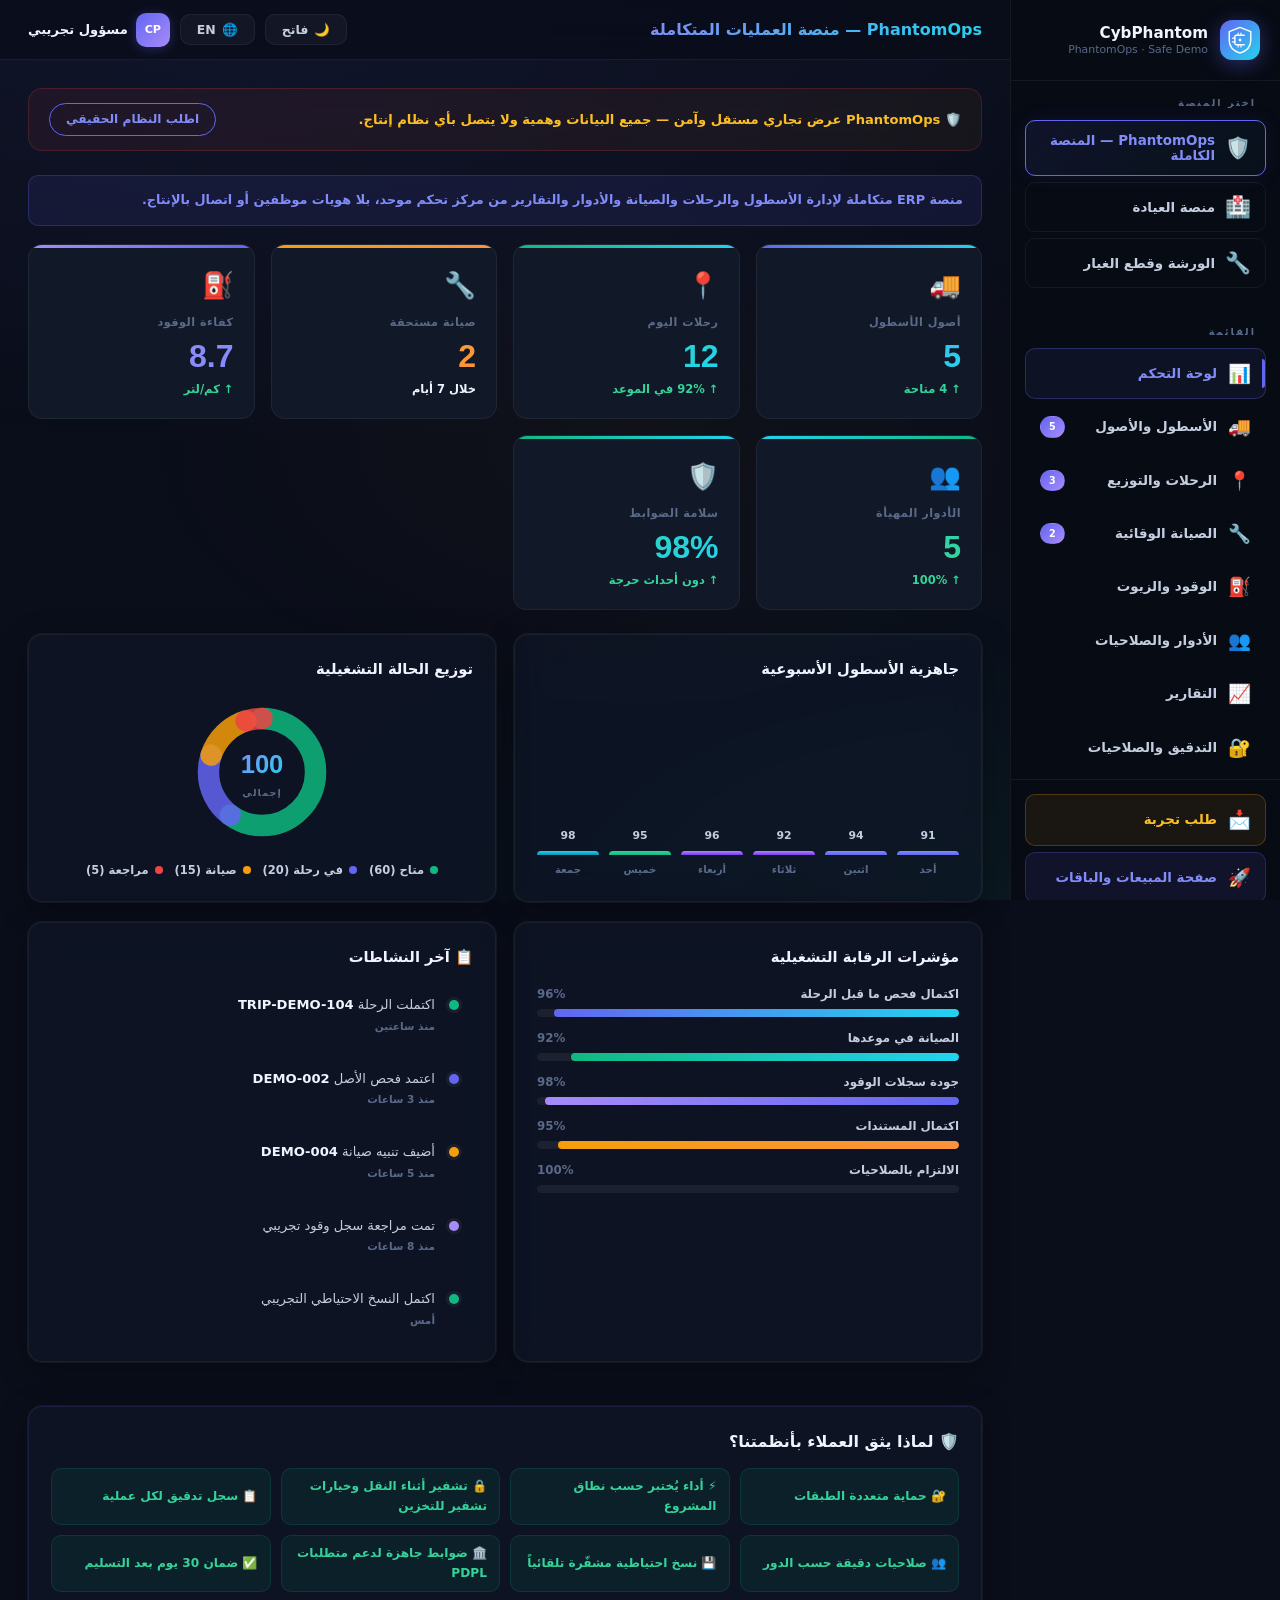
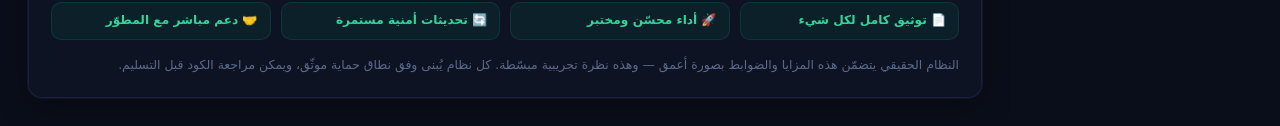
==== commit d7c9d85c: "Polish public demo language" ====
--- a/demo.html
+++ b/demo.html
@@ -588,7 +588,7 @@
   {pl:'VEH-DEMO-005',mk:function(){return t('مركبة تجريبية هـ','Demo Vehicle E')},ow:function(){return 'DEMO-OWNER-E'},vi:4,l:'2026-06-24'},
 ],parts:[
   {n:function(){return t('فلتر زيت تويوتا','Toyota Oil Filter')},sku:'TF-OIL-042',q:24,pr:'35',s:'instock'},
-  {n:function(){return t('بريك أمامي نيسان','Nissan Front Brake')},sku:'NB-FBP-018',q:8,pr:'180',s:'low'},
+  {n:function(){return t('فرامل أمامية تجريبية','Demo Front Brake')},sku:'NB-FBP-018',q:8,pr:'180',s:'low'},
   {n:function(){return t('بطارية بوش 70A','Bosch Battery 70A')},sku:'BB-70A-001',q:5,pr:'450',s:'instock'},
   {n:function(){return t('شمعات إشعال NGK','NGK Spark Plugs')},sku:'NG-SP4-022',q:0,pr:'25',s:'out'},
   {n:function(){return t('سير مكيف هوندا','Honda A/C Belt')},sku:'HB-AC-009',q:12,pr:'95',s:'instock'},
@@ -649,10 +649,10 @@
     {i:'🔒',ar:'تشفير أثناء النقل وخيارات تشفير للتخزين',en:'Encryption in transit and at-rest options'},
     {i:'📋',ar:'سجل تدقيق لكل عملية',en:'Complete Audit Trail'},
     {i:'👥',ar:'صلاحيات دقيقة حسب الدور',en:'Granular Role Permissions'},
-    {i:'💾',ar:'نسخ احتياطي مشفّر تلقائي',en:'Encrypted Auto Backups'},
+    {i:'💾',ar:'نسخ احتياطية مشفّرة تلقائياً',en:'Encrypted Auto Backups'},
     {i:'🏛️',ar:'ضوابط جاهزة لدعم متطلبات PDPL',en:'Controls designed to support PDPL requirements'},
     {i:'✅',ar:'ضمان 30 يوم بعد التسليم',en:'30-Day Post-Delivery Guarantee'},
-    {i:'📄',ar:'توثيق كامل لكل شي',en:'Full Documentation'},
+    {i:'📄',ar:'توثيق كامل لكل شيء',en:'Full Documentation'},
     {i:'🚀',ar:'أداء محسّن ومختبر',en:'Optimized & Tested Performance'},
     {i:'🔄',ar:'تحديثات أمنية مستمرة',en:'Continuous Security Updates'},
     {i:'🤝',ar:'دعم مباشر مع المطوّر',en:'Direct Developer Support'},
@@ -662,7 +662,7 @@
   });
   h+='</div>';
   h+='<p style="margin-top:14px;font-size:.78rem;color:var(--muted);line-height:1.7">'+esc(t(
-    'النظام الحقيقي يتضمّن هذه المميزات والحماية بشكل أعمق وأكمل — هذه نظرة تجريبية مبسّطة. كل نظام يُبنى بطبقات حماية حديثة وممارسات أمان فعلية، ويمكنك مراجعة الكود قبل التسليم.',
+    'النظام الحقيقي يتضمّن هذه المزايا والضوابط بصورة أعمق — وهذه نظرة تجريبية مبسّطة. كل نظام يُبنى وفق نطاق حماية موثّق، ويمكن مراجعة الكود قبل التسليم.',
     'The real system includes these features and protection more deeply and completely — this is a simplified preview. Every system is built with modern security layers and real practices, and you can review the code before delivery.'
   ))+'</p></div>';
 
